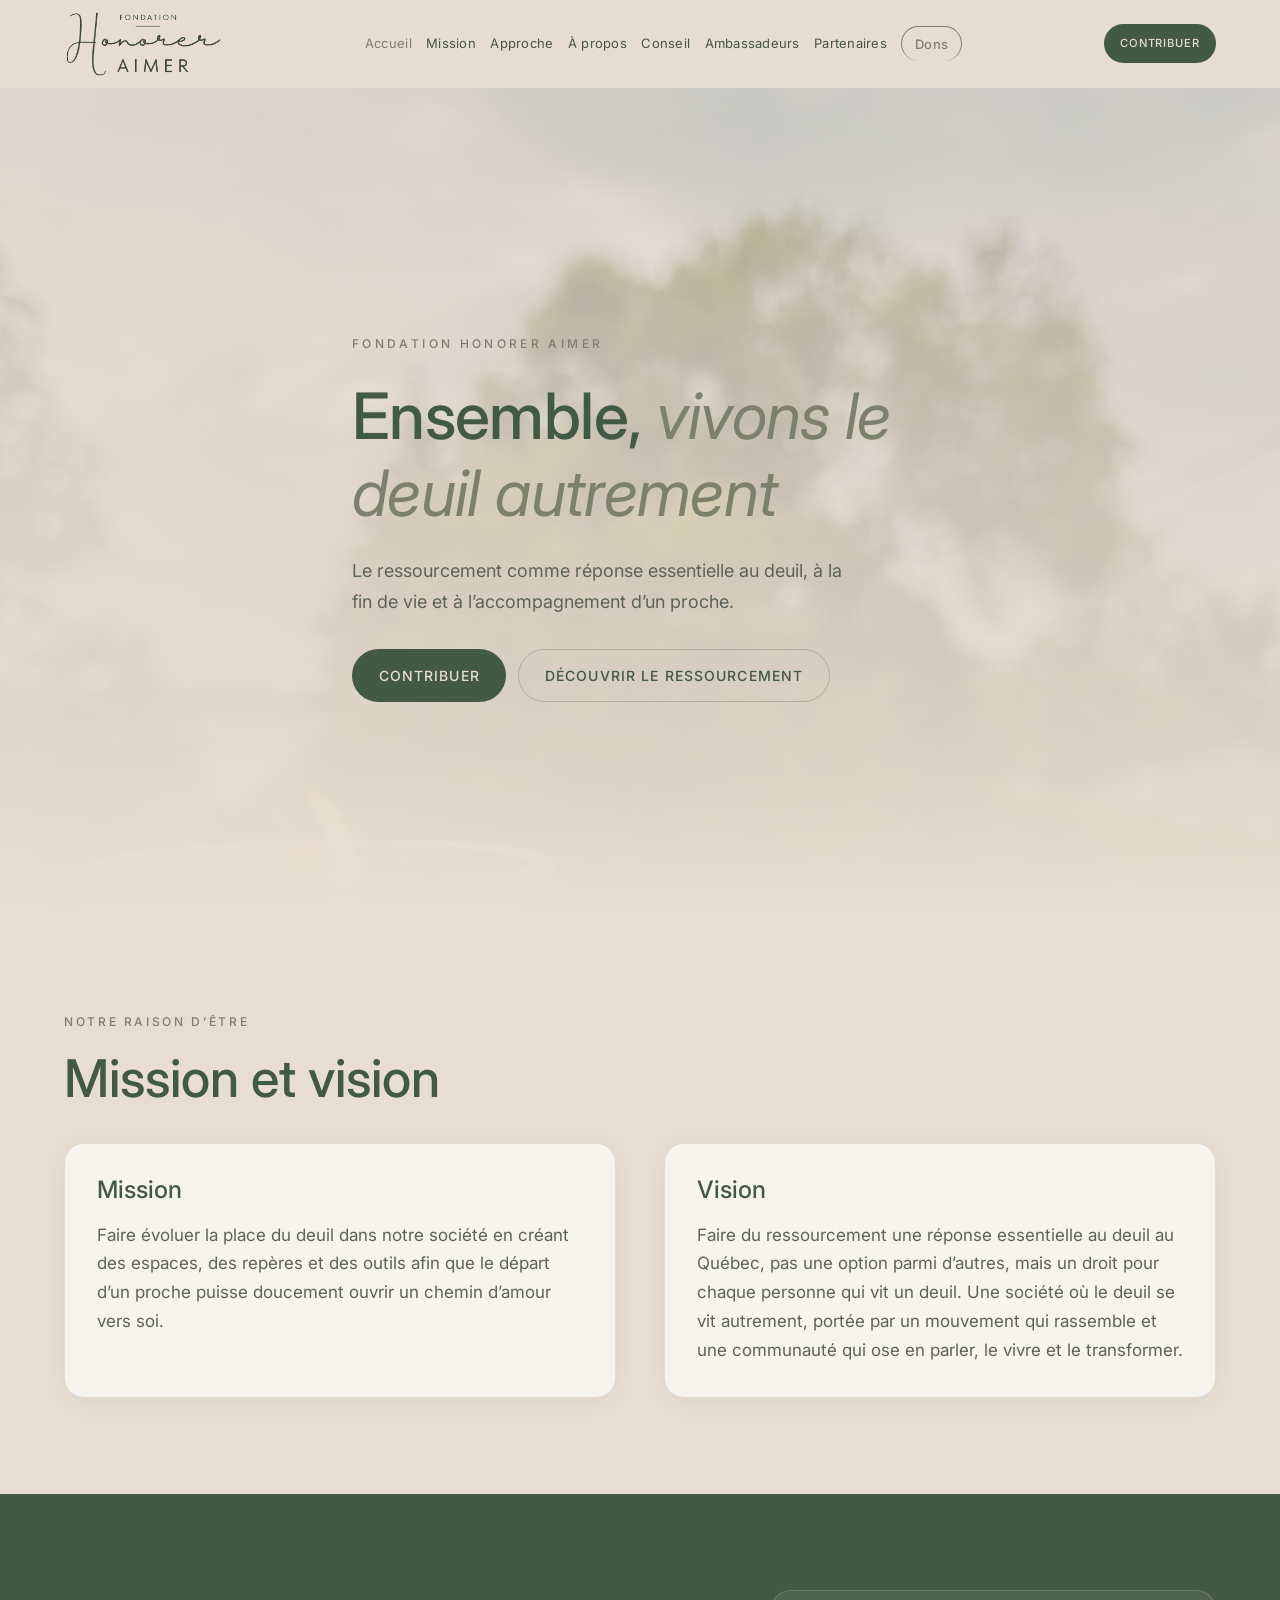
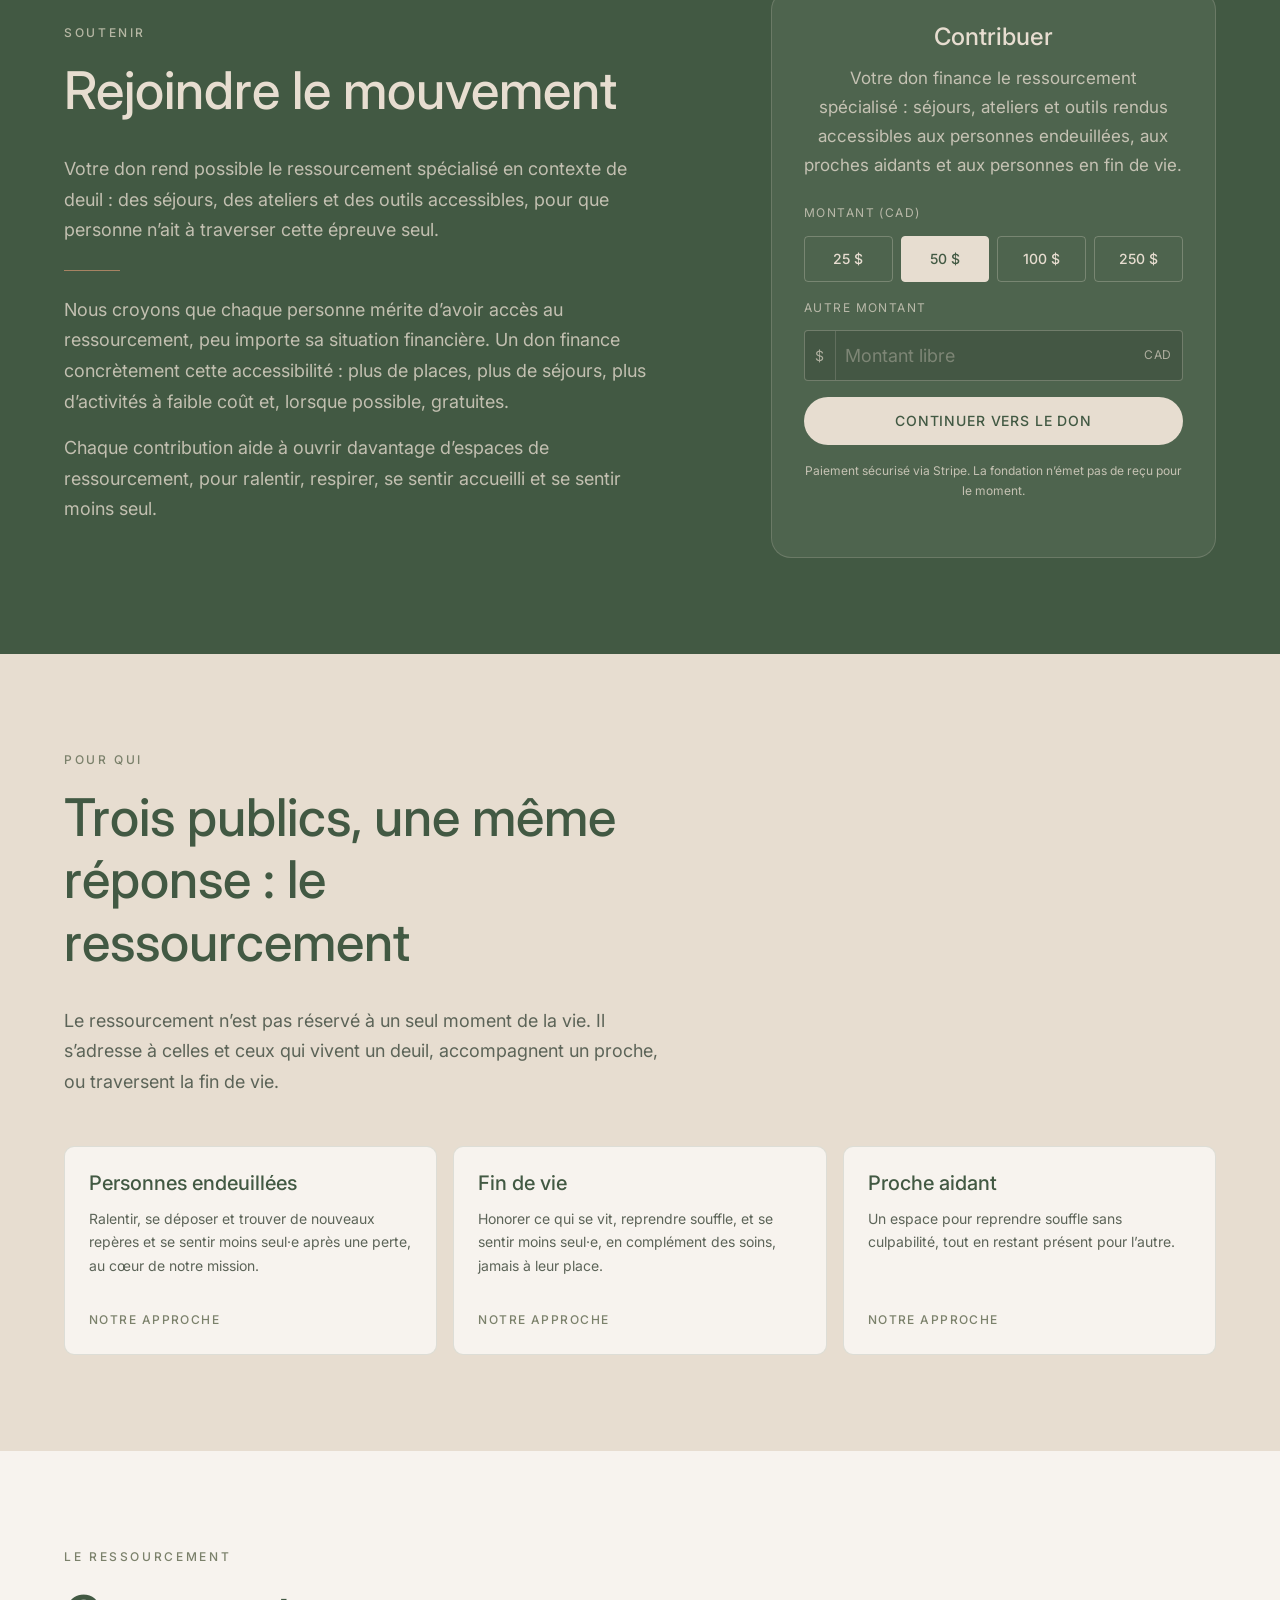
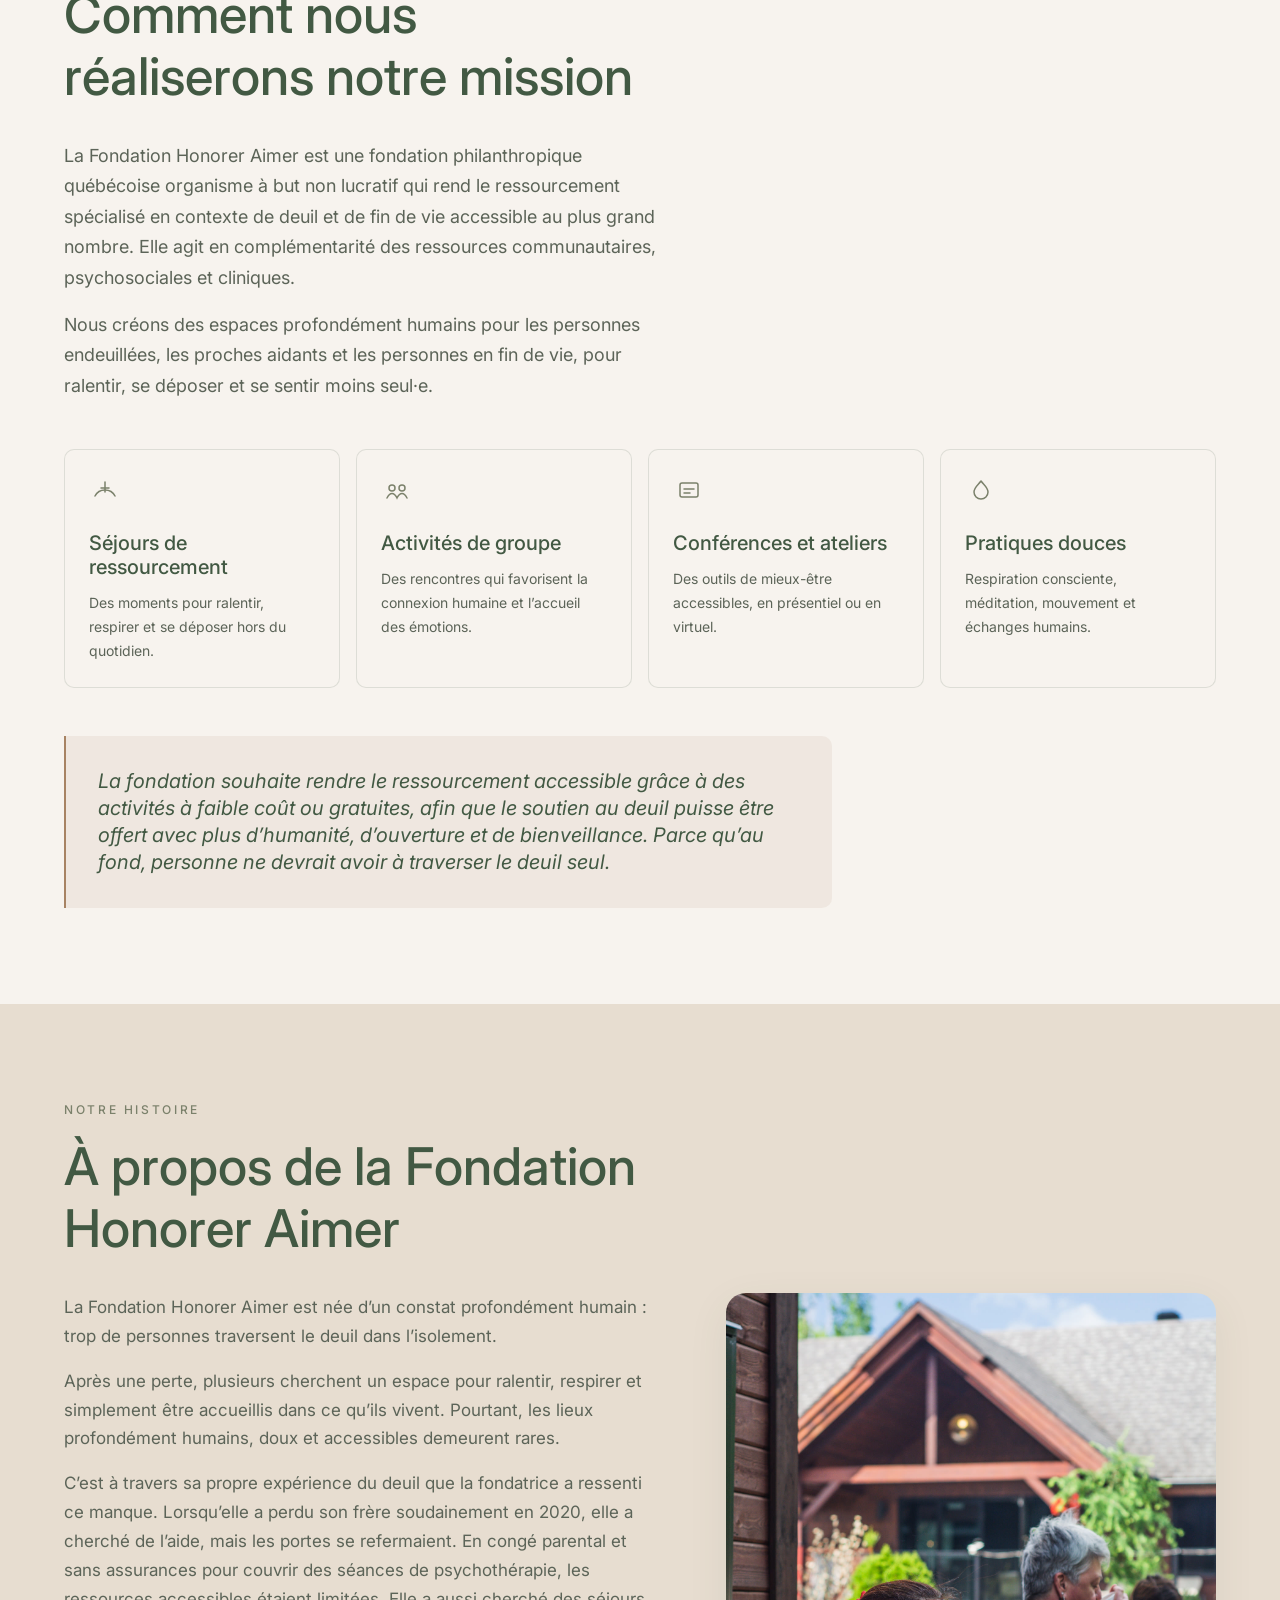
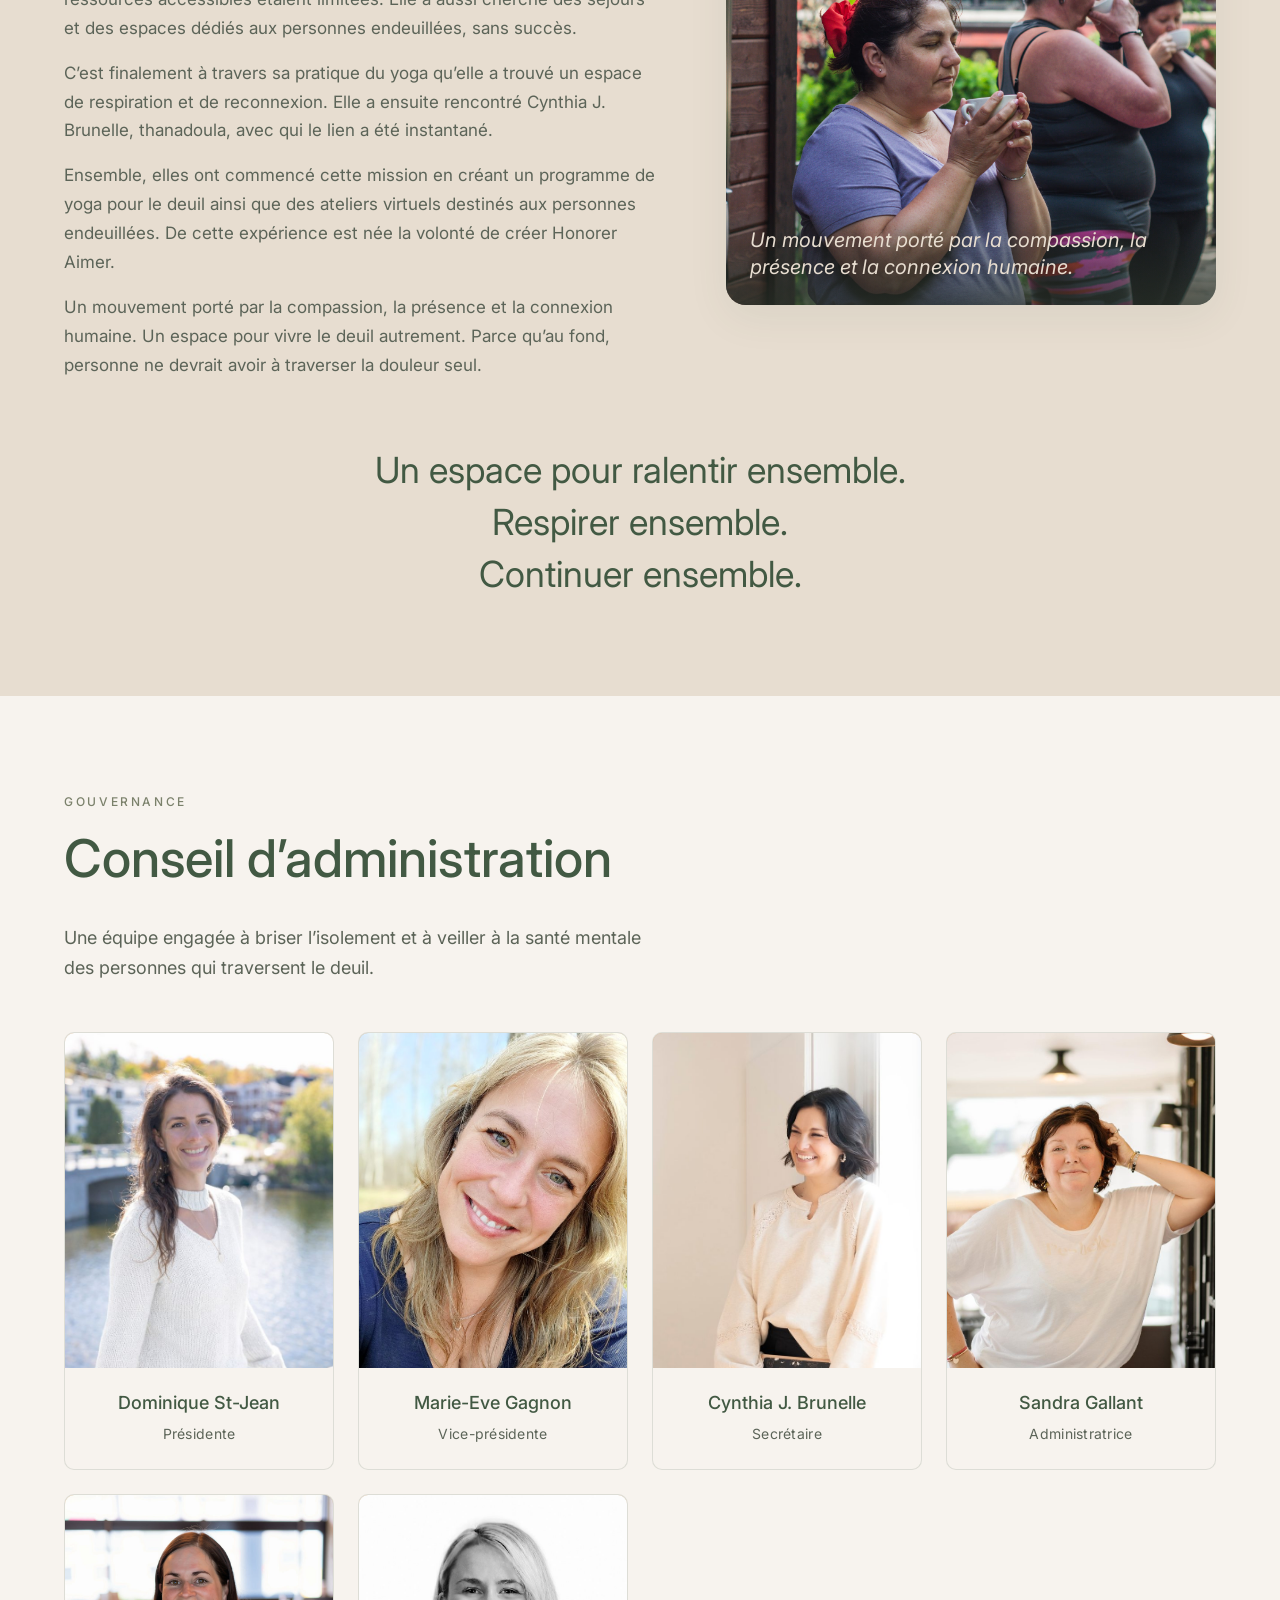
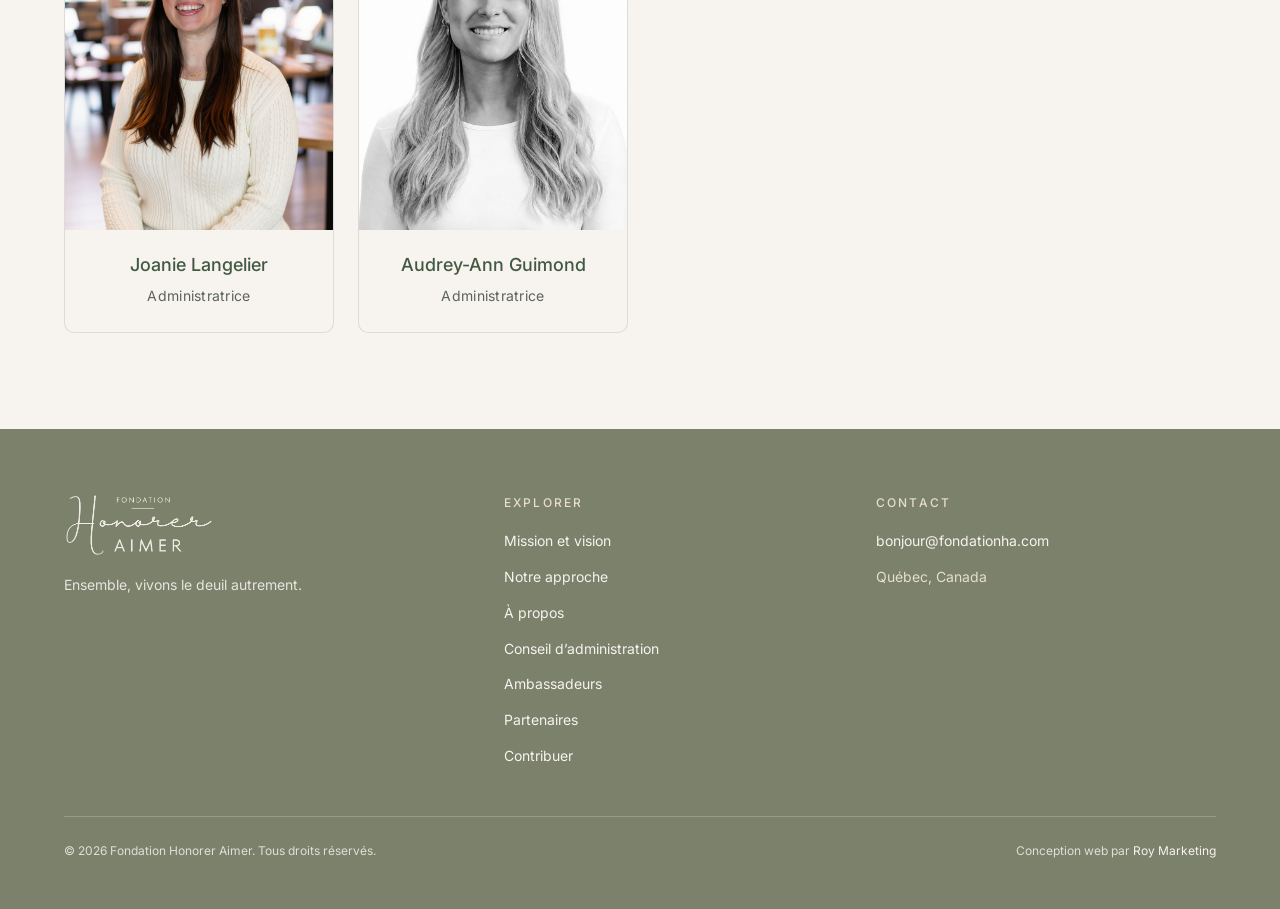
==== index.html @ 90caf839 "Intégrer les demandes de Dominique au site de la fondation. Les publics Fin de vie et Proche aidant " ====
﻿<!DOCTYPE html>
<html lang="fr">
<head>
  <meta charset="UTF-8">
  <meta name="viewport" content="width=device-width, initial-scale=1.0">
  <title>Fondation Honorer Aimer - Ensemble, vivons le deuil autrement</title>
  <meta name="description" content="La Fondation Honorer Aimer rend le ressourcement spécialisé accessible aux personnes endeuillées, aux proches aidants et aux personnes en fin de vie au Québec.">
  <meta name="theme-color" content="#425943">

  <meta property="og:type" content="website">
  <meta property="og:locale" content="fr_CA">
  <meta property="og:title" content="Fondation Honorer Aimer">
  <meta property="og:description" content="Le ressourcement spécialisé pour les personnes endeuillées, les proches aidants et les personnes en fin de vie au Québec.">
  <meta property="og:image" content="https://fondationha.com/assets/images/og-share.png">
  <meta property="og:image:width" content="1200">
  <meta property="og:image:height" content="630">
  <meta property="og:url" content="https://fondationha.com">
  <meta name="twitter:card" content="summary_large_image">
  <meta name="twitter:title" content="Fondation Honorer Aimer">
  <meta name="twitter:description" content="Le ressourcement spécialisé pour les personnes endeuillées, les proches aidants et les personnes en fin de vie au Québec.">
  <meta name="twitter:image" content="https://fondationha.com/assets/images/og-share.png">
  <link rel="canonical" href="https://fondationha.com/">

  <link rel="icon" type="image/png" href="assets/images/favicon.png">
  <link rel="preconnect" href="https://fonts.googleapis.com">
  <link rel="preconnect" href="https://fonts.gstatic.com" crossorigin>
  <link href="https://fonts.googleapis.com/css2?family=Inter:wght@300;400;500&display=swap" rel="stylesheet">
  <link rel="stylesheet" href="css/tokens.css">
  <link rel="stylesheet" href="css/styles.css?v=20261008a">
</head>
<body data-page="accueil">
  <a class="sr-only" href="#contenu">Aller au contenu</a>

  <header class="site-header">
    <div class="container site-header__inner">
      <a class="logo" href="index.html" aria-label="Fondation Honorer Aimer - Accueil">
        <img src="assets/images/logo.png" alt="Fondation Honorer Aimer" width="200" height="85">
      </a>

      <button class="nav-toggle" type="button" aria-expanded="false" aria-controls="navigation" aria-label="Ouvrir le menu">
        <span></span>
        <span></span>
        <span></span>
      </button>

      <nav class="site-nav" id="navigation" aria-label="Navigation principale">
        <ul class="site-nav__list">
          <li><a href="index.html" data-page="accueil">Accueil</a></li>
          <li><a href="mission.html" data-page="mission">Mission</a></li>
          <li><a href="approche.html" data-page="approche">Approche</a></li>
          <li><a href="a-propos.html" data-page="a-propos">À propos</a></li>
          <li><a href="conseil.html" data-page="conseil">Conseil</a></li>
          <li><a href="ambassadeurs.html" data-page="ambassadeurs">Ambassadeurs</a></li>
          <li><a href="partenaires.html" data-page="partenaires">Partenaires</a></li>
          <li><a class="nav-link--dons" href="dons.html" data-page="dons">Dons</a></li>
        </ul>
        <div class="site-nav__cta">
          <a class="btn btn--primary" href="#dons">Contribuer</a>
        </div>
      </nav>

      <div class="header-actions">
        <a class="btn btn--primary" href="#dons">Contribuer</a>
      </div>
    </div>
  </header>

  <main id="contenu">
    <!-- Hero -->
    <section class="hero" id="accueil" aria-labelledby="hero-title">
      <div class="hero__bg" aria-hidden="true">
        <img
          src="assets/images/photos/bougie.jpg"
          alt=""
          width="2000"
          height="1333"
          fetchpriority="high"
        >
      </div>
      <div class="container hero__content reveal">
        <p class="hero__eyebrow">Fondation Honorer Aimer</p>
        <h1 class="hero__title" id="hero-title">Ensemble, <em>vivons le deuil autrement</em></h1>
        <p class="hero__text">
          Le ressourcement comme réponse essentielle au deuil, à la fin de vie et à l’accompagnement d’un proche.
        </p>
        <div class="btn-row">
          <a class="btn btn--primary" href="#dons">Contribuer</a>
          <a class="btn btn--secondary" href="approche.html">Découvrir le ressourcement</a>
        </div>
      </div>
    </section>

    <!-- Mission et vision -->
    <section class="section" id="mission" aria-labelledby="mission-title">
      <div class="container">
        <div class="reveal">
          <span class="section__label">Notre raison d’être</span>
          <h2 class="section__title" id="mission-title">Mission et vision</h2>
        </div>

        <div class="split-grid">
          <article class="panel reveal">
            <h3>Mission</h3>
            <p>
              Faire évoluer la place du deuil dans notre société en créant des espaces, des repères et des outils afin que le départ d’un proche puisse doucement ouvrir un chemin d’amour vers soi.
            </p>
          </article>
          <article class="panel reveal">
            <h3>Vision</h3>
            <p>
              Faire du ressourcement une réponse essentielle au deuil au Québec, pas une option parmi d’autres, mais un droit pour chaque personne qui vit un deuil. Une société où le deuil se vit autrement, portée par un mouvement qui rassemble et une communauté qui ose en parler, le vivre et le transformer.
            </p>
          </article>
        </div>
      </div>
    </section>

    <section class="section section--dark" id="dons" aria-labelledby="dons-title">
      <div class="container donate-layout">
        <div class="reveal">
          <span class="section__label">Soutenir</span>
          <h2 class="section__title" id="dons-title">Rejoindre le mouvement</h2>
          <p class="section__lead">
            Votre don rend possible le ressourcement spécialisé en contexte de deuil&nbsp;: des séjours, des ateliers et des outils accessibles, pour que personne n’ait à traverser cette épreuve seul.
          </p>
          <hr class="divider">
          <p class="section__lead">
            Nous croyons que chaque personne mérite d’avoir accès au ressourcement, peu importe sa situation financière. Un don finance concrètement cette accessibilité&nbsp;: plus de places, plus de séjours, plus d’activités à faible coût et, lorsque possible, gratuites.
          </p>
          <p class="section__lead section__lead--spaced">
            Chaque contribution aide à ouvrir davantage d’espaces de ressourcement, pour ralentir, respirer, se sentir accueilli et se sentir moins seul.
          </p>
        </div>

        <div class="donate-card reveal">
          <h3 class="donate-card__title">Contribuer</h3>
          <p>
            Votre don finance le ressourcement spécialisé&nbsp;: séjours, ateliers et outils rendus accessibles aux personnes endeuillées, aux proches aidants et aux personnes en fin de vie.
          </p>
          <form class="donate-form" data-donate-form>
            <p class="donate-form__label" id="donate-amount-label-home">Montant (CAD)</p>
            <div class="donate-amounts" role="group" aria-labelledby="donate-amount-label-home">
              <button type="button" class="donate-amount" data-donate-amount="25" aria-pressed="false">25&nbsp;$</button>
              <button type="button" class="donate-amount" data-donate-amount="50" aria-pressed="true">50&nbsp;$</button>
              <button type="button" class="donate-amount" data-donate-amount="100" aria-pressed="false">100&nbsp;$</button>
              <button type="button" class="donate-amount" data-donate-amount="250" aria-pressed="false">250&nbsp;$</button>
            </div>
            <div class="donate-custom">
              <label class="donate-form__label" for="donate-custom-home">Autre montant</label>
              <div class="donate-custom__field">
                <span class="donate-custom__prefix" aria-hidden="true">$</span>
                <input class="donate-custom__input" id="donate-custom-home" data-donate-custom type="text" inputmode="decimal" autocomplete="off" placeholder="Montant libre" aria-describedby="donate-hint-home">
                <span class="donate-custom__suffix" aria-hidden="true">CAD</span>
              </div>
            </div>
            <p class="donate-form__hint" id="donate-hint-home" data-donate-hint hidden></p>
            <p class="donate-form__error" data-donate-error hidden role="alert"></p>
            <button class="btn btn--on-dark" type="submit" data-donate-submit>Continuer vers le don</button>
          </form>
          <p class="donate-card__note">
            Paiement sécurisé via Stripe. La fondation n’émet pas de reçu pour le moment.
          </p>
        </div>
      </div>
    </section>

    <section class="merci" id="merci" hidden aria-labelledby="merci-title">
      <div class="container">
        <h2 id="merci-title">Merci du fond du cœur</h2>
        <p>
          Votre générosité contribue à créer des espaces pour ralentir, respirer et se sentir moins seul. Ensemble, vivons le deuil autrement.
        </p>
        <p class="merci__invite">Restez près du mouvement&nbsp;: suivez-nous sur Facebook, et si une histoire vous habite, nous serions touchés de l’entendre.</p>
        <div class="merci__actions btn-row">
          <a class="btn btn--primary" href="https://www.facebook.com/profile.php?id=61590563364527" target="_blank" rel="noopener noreferrer">Suivre sur Facebook</a>
          <a class="btn btn--secondary" href="mailto:bonjour@fondationha.com?subject=Je%20souhaite%20partager%20mon%20histoire">Partager mon histoire</a>
        </div>
      </div>
    </section>

    <section class="section" id="pour-qui" aria-labelledby="pour-qui-title">
      <div class="container">
        <div class="approach-intro reveal">
          <span class="section__label">Pour qui</span>
          <h2 class="section__title" id="pour-qui-title">Trois publics, une même réponse&nbsp;: le ressourcement</h2>
          <p class="section__lead">Le ressourcement n’est pas réservé à un seul moment de la vie. Il s’adresse à celles et ceux qui vivent un deuil, accompagnent un proche, ou traversent la fin de vie.</p>
        </div>
        <div class="card-grid card-grid--3">
          <a class="card card--link reveal" href="approche.html#personnes-endeuillees">
            <h3>Personnes endeuillées</h3>
            <p>Ralentir, se déposer et trouver de nouveaux repères et se sentir moins seul·e après une perte, au cœur de notre mission.</p>
            <span class="card__more">Notre approche</span>
          </a>
          <a class="card card--link reveal" href="approche.html#fin-de-vie">
            <h3>Fin de vie</h3>
            <p>Honorer ce qui se vit, reprendre souffle, et se sentir moins seul·e, en complément des soins, jamais à leur place.</p>
            <span class="card__more">Notre approche</span>
          </a>
          <a class="card card--link reveal" href="approche.html#proche-aidant">
            <h3>Proche aidant</h3>
            <p>Un espace pour reprendre souffle sans culpabilité, tout en restant présent pour l’autre.</p>
            <span class="card__more">Notre approche</span>
          </a>
        </div>
      </div>
    </section>

    <!-- Approche -->
    <section class="section section--alt" id="approche" aria-labelledby="approche-title">
      <div class="container">
        <div class="approach-intro reveal">
          <span class="section__label">Le ressourcement</span>
          <h2 class="section__title" id="approche-title">Comment nous réaliserons notre mission</h2>
          <p class="section__lead">
            La Fondation Honorer Aimer est une fondation philanthropique québécoise organisme à but non lucratif qui rend le ressourcement spécialisé en contexte de deuil et de fin de vie accessible au plus grand nombre. Elle agit en complémentarité des ressources communautaires, psychosociales et cliniques.
          </p>
          <p class="section__lead section__lead--spaced">
            Nous créons des espaces profondément humains pour les personnes endeuillées, les proches aidants et les personnes en fin de vie, pour ralentir, se déposer et se sentir moins seul·e.
          </p>
        </div>

        <div class="card-grid">
          <article class="card reveal">
            <svg class="card__icon" viewBox="0 0 32 32" fill="none" aria-hidden="true">
              <path d="M6 22c4-8 16-8 20 0" stroke="currentColor" stroke-width="1.5" stroke-linecap="round"/>
              <path d="M16 8v10M12 14h8" stroke="currentColor" stroke-width="1.5" stroke-linecap="round"/>
            </svg>
            <h3>Séjours de ressourcement</h3>
            <p>Des moments pour ralentir, respirer et se déposer hors du quotidien.</p>
          </article>
          <article class="card reveal">
            <svg class="card__icon" viewBox="0 0 32 32" fill="none" aria-hidden="true">
              <circle cx="11" cy="14" r="3" stroke="currentColor" stroke-width="1.5"/>
              <circle cx="21" cy="14" r="3" stroke="currentColor" stroke-width="1.5"/>
              <path d="M6 24c1.5-3 4-4.5 5-4.5S14.5 21 16 24c1.5-3 4-4.5 5-4.5S24.5 21 26 24" stroke="currentColor" stroke-width="1.5" stroke-linecap="round"/>
            </svg>
            <h3>Activités de groupe</h3>
            <p>Des rencontres qui favorisent la connexion humaine et l’accueil des émotions.</p>
          </article>
          <article class="card reveal">
            <svg class="card__icon" viewBox="0 0 32 32" fill="none" aria-hidden="true">
              <rect x="7" y="9" width="18" height="14" rx="2" stroke="currentColor" stroke-width="1.5"/>
              <path d="M11 15h10M11 19h6" stroke="currentColor" stroke-width="1.5" stroke-linecap="round"/>
            </svg>
            <h3>Conférences et ateliers</h3>
            <p>Des outils de mieux-être accessibles, en présentiel ou en virtuel.</p>
          </article>
          <article class="card reveal">
            <svg class="card__icon" viewBox="0 0 32 32" fill="none" aria-hidden="true">
              <path d="M16 7c-3 4-7 6.5-7 11a7 7 0 0 0 14 0c0-4.5-4-7-7-11Z" stroke="currentColor" stroke-width="1.5" stroke-linejoin="round"/>
            </svg>
            <h3>Pratiques douces</h3>
            <p>Respiration consciente, méditation, mouvement et échanges humains.</p>
          </article>
        </div>

        <p class="approach-note reveal">
          La fondation souhaite rendre le ressourcement accessible grâce à des activités à faible coût ou gratuites, afin que le soutien au deuil puisse être offert avec plus d’humanité, d’ouverture et de bienveillance. Parce qu’au fond, personne ne devrait avoir à traverser le deuil seul.
        </p>
      </div>
    </section>

    <!-- À propos -->
    <section class="section" id="a-propos" aria-labelledby="apropos-title">
      <div class="container">
        <div class="reveal">
          <span class="section__label">Notre histoire</span>
          <h2 class="section__title" id="apropos-title">À propos de la Fondation Honorer Aimer</h2>
        </div>

        <div class="about-layout">
          <div class="about-prose reveal">
            <p>
              La Fondation Honorer Aimer est née d’un constat profondément humain&nbsp;: trop de personnes traversent le deuil dans l’isolement.
            </p>
            <p>
              Après une perte, plusieurs cherchent un espace pour ralentir, respirer et simplement être accueillis dans ce qu’ils vivent. Pourtant, les lieux profondément humains, doux et accessibles demeurent rares.
            </p>
            <p>
              C’est à travers sa propre expérience du deuil que la fondatrice a ressenti ce manque. Lorsqu’elle a perdu son frère soudainement en 2020, elle a cherché de l’aide, mais les portes se refermaient. En congé parental et sans assurances pour couvrir des séances de psychothérapie, les ressources accessibles étaient limitées. Elle a aussi cherché des séjours et des espaces dédiés aux personnes endeuillées, sans succès.
            </p>
            <p>
              C’est finalement à travers sa pratique du yoga qu’elle a trouvé un espace de respiration et de reconnexion. Elle a ensuite rencontré Cynthia J. Brunelle, thanadoula, avec qui le lien a été instantané.
            </p>
            <p>
              Ensemble, elles ont commencé cette mission en créant un programme de yoga pour le deuil ainsi que des ateliers virtuels destinés aux personnes endeuillées. De cette expérience est née la volonté de créer Honorer Aimer.
            </p>
            <p>
              Un mouvement porté par la compassion, la présence et la connexion humaine. Un espace pour vivre le deuil autrement. Parce qu’au fond, personne ne devrait avoir à traverser la douleur seul.
            </p>
          </div>

          <aside class="about-aside about-aside--real reveal">
            <img
              src="assets/images/photos/exterieur.jpg"
              alt="Des femmes de la fondation à l’extérieur d’un bâtiment"
              width="1600"
              height="2000"
              loading="lazy"
            >
            <p class="about-aside__caption">Un mouvement porté par la compassion, la présence et la connexion humaine.</p>
          </aside>
        </div>

        <p class="closing-lines reveal">
          <span>Un espace pour ralentir ensemble.</span>
          <span>Respirer ensemble.</span>
          <span>Continuer ensemble.</span>
        </p>
      </div>
    </section>

    <!-- Conseil d'administration -->
    <section class="section section--alt" id="conseil" aria-labelledby="conseil-title">
      <div class="container">
        <div class="reveal">
          <span class="section__label">Gouvernance</span>
          <h2 class="section__title" id="conseil-title">Conseil d’administration</h2>
          <p class="section__lead">
            Une équipe engagée à briser l’isolement et à veiller à la santé mentale des personnes qui traversent le deuil.
          </p>
        </div>

        <ul class="board-grid">
          <li class="board-card reveal">
            <div class="board-card__media">
              <img src="assets/images/board/dominique-st-jean.jpg" alt="Dominique St-Jean" width="600" height="900" loading="lazy" decoding="async">
            </div>
            <div class="board-card__body">
              <h3>Dominique St-Jean</h3>
              <p>Présidente</p>
            </div>
          </li>
          <li class="board-card reveal">
            <div class="board-card__media">
              <img src="assets/images/board/marie-eve-gagnon.jpg" alt="Marie-Eve Gagnon" width="675" height="900" loading="lazy" decoding="async">
            </div>
            <div class="board-card__body">
              <h3>Marie-Eve Gagnon</h3>
              <p>Vice-présidente</p>
            </div>
          </li>
          <li class="board-card reveal">
            <div class="board-card__media">
              <img src="assets/images/board/cynthia-j-brunelle.jpg" alt="Cynthia J. Brunelle" width="599" height="900" loading="lazy" decoding="async">
            </div>
            <div class="board-card__body">
              <h3>Cynthia J. Brunelle</h3>
              <p>Secrétaire</p>
            </div>
          </li>
          <li class="board-card reveal">
            <div class="board-card__media">
              <img src="assets/images/board/sandra-gallant.jpg" alt="Sandra Gallant" width="900" height="900" loading="lazy" decoding="async">
            </div>
            <div class="board-card__body">
              <h3>Sandra Gallant</h3>
              <p>Administratrice</p>
            </div>
          </li>
          <li class="board-card reveal">
            <div class="board-card__media">
              <img src="assets/images/board/joanie-langelier.jpg" alt="Joanie Langelier" width="900" height="1350" loading="lazy" decoding="async">
            </div>
            <div class="board-card__body">
              <h3>Joanie Langelier</h3>
              <p>Administratrice</p>
            </div>
          </li>
          <li class="board-card reveal">
            <div class="board-card__media">
              <img src="assets/images/board/audrey-ann-guimond.jpg" alt="Audrey-Ann Guimond" width="900" height="1056" loading="lazy" decoding="async">
            </div>
            <div class="board-card__body">
              <h3>Audrey-Ann Guimond</h3>
              <p>Administratrice</p>
            </div>
          </li>
        </ul>
      </div>
    </section>
  </main>

  <footer class="site-footer">
    <div class="container">
      <div class="footer__grid">
        <div class="footer__brand">
          <img src="assets/images/logo-light.png" alt="Fondation Honorer Aimer" width="200" height="85">
          <p>Ensemble, vivons le deuil autrement.</p>
        </div>

        <div>
          <p class="footer__heading">Explorer</p>
          <ul class="footer__links">
            <li><a href="mission.html">Mission et vision</a></li>
            <li><a href="approche.html">Notre approche</a></li>
            <li><a href="a-propos.html">À propos</a></li>
            <li><a href="conseil.html">Conseil d’administration</a></li>
            <li><a href="ambassadeurs.html">Ambassadeurs</a></li>
            <li><a href="partenaires.html">Partenaires</a></li>
            <li><a href="dons.html">Contribuer</a></li>
          </ul>
        </div>

        <div>
          <p class="footer__heading">Contact</p>
          <ul class="footer__links">
            <li>
              <a href="mailto:bonjour@fondationha.com">bonjour@fondationha.com</a>
            </li>
            <li>Québec, Canada</li>
          </ul>
        </div>
      </div>

      <div class="footer__bottom">
        <p>© <span id="year">2026</span> Fondation Honorer Aimer. Tous droits réservés.</p>
        <p>Conception web par <a href="https://roymarketing.ca" target="_blank" rel="noopener noreferrer">Roy Marketing</a></p>
      </div>
    </div>
  </footer>

  <script type="module" src="js/main.js?v=20260825c"></script>
  <script>
    document.getElementById("year").textContent = String(new Date().getFullYear());
  </script>
</body>
</html>
---- css/tokens.css ----
@font-face {
  font-family: "TT Fors";
  src: local("TT Fors Regular"), local("TT Fors"), local("TTFors-Regular");
  font-weight: 400;
  font-style: normal;
  font-display: swap;
}

@font-face {
  font-family: "TT Fors";
  src: local("TT Fors Italic"), local("TTFors-Italic");
  font-weight: 400;
  font-style: italic;
  font-display: swap;
}

@font-face {
  font-family: "TT Fors";
  src: local("TT Fors Medium"), local("TTFors-Medium");
  font-weight: 500;
  font-style: normal;
  font-display: swap;
}

:root {
  /* Palette Fondation Honorer Aimer */
  --vert-fonce: #425943;
  --vert-sauge: #7b816b;
  --sauge-pale: #b6b7a4;
  --terre: #a78363;
  --beige: #d4b086;
  --creme: #e7ddd0;
  --blanc: #f7f3ee;
  --encre: #2a3228;

  --color-bg: var(--creme);
  --color-bg-alt: var(--blanc);
  --color-bg-dark: var(--vert-fonce);
  --color-text: var(--encre);
  --color-text-muted: #5c6458;
  --color-text-on-dark: var(--creme);
  --color-text-on-dark-muted: rgba(231, 221, 208, 0.78);
  --color-accent: var(--vert-sauge);
  --color-border: rgba(66, 89, 67, 0.14);
  --color-border-strong: rgba(66, 89, 67, 0.28);

  --font-serif: "TT Fors", Inter, system-ui, -apple-system, "Segoe UI", sans-serif;
  --font-sans: "TT Fors", Inter, system-ui, -apple-system, "Segoe UI", sans-serif;
  --font-script: "TT Fors", Inter, system-ui, sans-serif;

  --fs-xs: 0.75rem;
  --fs-sm: 0.875rem;
  --fs-base: 1.0625rem;
  --fs-md: 1.125rem;
  --fs-lg: 1.25rem;
  --fs-xl: 1.5rem;
  --fs-2xl: clamp(1.75rem, 3vw, 2.25rem);
  --fs-3xl: clamp(2.25rem, 4.5vw, 3.25rem);
  --fs-hero: clamp(2.5rem, 6vw, 4rem);

  --lh-tight: 1.2;
  --lh-snug: 1.35;
  --lh-body: 1.7;

  --space-1: 0.25rem;
  --space-2: 0.5rem;
  --space-3: 0.75rem;
  --space-4: 1rem;
  --space-5: 1.5rem;
  --space-6: 2rem;
  --space-7: 3rem;
  --space-8: 4rem;
  --space-9: 6rem;
  --space-10: 8rem;

  --radius-sm: 4px;
  --radius-md: 10px;
  --radius-lg: 20px;
  --radius-pill: 999px;

  --shadow-soft: 0 12px 40px rgba(66, 89, 67, 0.08);
  --shadow-card: 0 4px 24px rgba(66, 89, 67, 0.06);

  --header-h: 5.5rem;
  --max-w: 72rem;
  --max-w-narrow: 40rem;
  --max-w-prose: 38rem;

  --ease-out: cubic-bezier(0.22, 1, 0.36, 1);
  --duration: 0.55s;
  --focus-ring: 0 0 0 3px var(--creme), 0 0 0 5px var(--vert-sauge);
}
---- css/styles.css ----
/* Fondation Honorer Aimer - site styles */

*,
*::before,
*::after {
  box-sizing: border-box;
}

html {
  scroll-behavior: smooth;
  scroll-padding-top: calc(var(--header-h) + 1rem);
  overflow-x: clip;
}

@media (prefers-reduced-motion: reduce) {
  html {
    scroll-behavior: auto;
  }

  *,
  *::before,
  *::after {
    animation-duration: 0.01ms !important;
    animation-iteration-count: 1 !important;
    transition-duration: 0.01ms !important;
  }
}

body {
  margin: 0;
  overflow-x: clip;
  max-width: 100%;
  font-family: var(--font-sans);
  font-size: var(--fs-base);
  line-height: var(--lh-body);
  color: var(--color-text);
  background: var(--color-bg);
  -webkit-font-smoothing: antialiased;
  text-rendering: optimizeLegibility;
}

img {
  max-width: 100%;
  height: auto;
  display: block;
}

a {
  color: inherit;
  text-decoration-thickness: 1px;
  text-underline-offset: 0.2em;
}

a:hover {
  color: var(--vert-sauge);
}

:focus-visible {
  outline: none;
  box-shadow: var(--focus-ring);
  border-radius: var(--radius-sm);
}

h1,
h2,
h3,
h4 {
  font-family: var(--font-serif);
  font-weight: 500;
  line-height: var(--lh-tight);
  color: var(--vert-fonce);
  margin: 0 0 var(--space-4);
}

p {
  margin: 0 0 var(--space-4);
}

p:last-child {
  margin-bottom: 0;
}

ul {
  margin: 0;
  padding: 0;
  list-style: none;
}

.sr-only {
  position: absolute;
  width: 1px;
  height: 1px;
  padding: 0;
  margin: -1px;
  overflow: hidden;
  clip: rect(0, 0, 0, 0);
  white-space: nowrap;
  border: 0;
}

.container {
  width: min(100% - 2rem, var(--max-w));
  max-width: 100%;
  margin-inline: auto;
}

.container--narrow {
  width: min(100% - 2rem, var(--max-w-narrow));
}

.section {
  padding-block: var(--space-9);
  min-width: 0;
}

.section--alt {
  background: var(--color-bg-alt);
}

.section--dark {
  background: var(--color-bg-dark);
  color: var(--color-text-on-dark);
}

.section--dark h2,
.section--dark h3 {
  color: var(--color-text-on-dark);
}

.section__label {
  display: block;
  font-size: var(--fs-xs);
  font-weight: 500;
  letter-spacing: 0.22em;
  text-transform: uppercase;
  color: var(--vert-sauge);
  margin-bottom: var(--space-4);
}

.section--dark .section__label {
  color: var(--sauge-pale);
}

.section__title {
  font-size: var(--fs-3xl);
  max-width: 18ch;
  margin-bottom: var(--space-6);
}

.section__lead {
  font-size: var(--fs-md);
  color: var(--color-text-muted);
  max-width: var(--max-w-prose);
}

.section--dark .section__lead {
  color: var(--color-text-on-dark-muted);
}

.section__lead--spaced {
  margin-top: var(--space-4);
}

.page-hero {
  position: relative;
  overflow: hidden;
  padding-block: clamp(5rem, 10vw, 9rem);
  background:
    linear-gradient(90deg, rgba(231, 221, 208, 0.98), rgba(231, 221, 208, 0.78)),
    var(--page-image, none) center / cover;
}

.page-hero--photo {
  --page-image: url("../assets/images/photos/bougie.jpg");
}

.mt-6 {
  margin-top: var(--space-6);
}

.page-hero__content {
  max-width: 48rem;
}

.page-hero__title {
  max-width: 15ch;
  font-size: clamp(2.75rem, 7vw, 5.75rem);
  letter-spacing: -0.03em;
  text-wrap: balance;
}

.page-hero__lead {
  max-width: 38rem;
  font-size: var(--fs-lg);
  color: var(--color-text-muted);
}

.page-nav {
  display: flex;
  flex-wrap: wrap;
  align-items: center;
  justify-content: space-between;
  gap: var(--space-4);
  padding-block: var(--space-6);
  border-top: 1px solid var(--color-border);
}

.page-nav a {
  font-size: var(--fs-sm);
  font-weight: 500;
  text-decoration: none;
}

.prose {
  max-width: 44rem;
}

.prose p {
  color: var(--color-text-muted);
}

.prose p + p {
  margin-top: var(--space-5);
}

.site-nav a[aria-current="page"] {
  color: var(--vert-sauge);
}

.nav-link--dons {
  color: var(--vert-sauge) !important;
  font-weight: 500;
}

@media (min-width: 960px) {
  .nav-link--dons {
    padding: 0.35rem 0.8rem !important;
    border: 1px solid var(--vert-sauge);
    border-radius: var(--radius-pill);
  }

  .nav-link--dons:hover,
  .nav-link--dons[aria-current="page"] {
    background: var(--vert-sauge);
    color: var(--blanc) !important;
  }
}

.divider {
  width: 3.5rem;
  height: 1px;
  background: var(--terre);
  border: 0;
  margin: var(--space-5) 0;
}

/* Buttons */
.btn {
  display: inline-flex;
  align-items: center;
  justify-content: center;
  gap: var(--space-2);
  min-height: 3rem;
  padding: 0.85rem 1.6rem;
  font-family: var(--font-sans);
  font-size: var(--fs-sm);
  font-weight: 500;
  letter-spacing: 0.08em;
  text-transform: uppercase;
  text-decoration: none;
  border: 1px solid transparent;
  border-radius: var(--radius-pill);
  cursor: pointer;
  transition: background 0.25s var(--ease-out), color 0.25s var(--ease-out),
    border-color 0.25s var(--ease-out), transform 0.25s var(--ease-out);
}

.btn:hover {
  color: inherit;
  transform: translateY(-1px);
}

.btn--primary {
  background: var(--vert-fonce);
  color: var(--creme);
}

.btn--primary:hover {
  background: #354736;
  color: var(--creme);
}

.btn--secondary {
  background: transparent;
  color: var(--vert-fonce);
  border-color: var(--color-border-strong);
}

.btn--secondary:hover {
  border-color: var(--vert-fonce);
  color: var(--vert-fonce);
}

.btn--on-dark {
  background: var(--creme);
  color: var(--vert-fonce);
}

.btn--on-dark:hover {
  background: var(--blanc);
  color: var(--vert-fonce);
}

.btn--ghost-light {
  background: transparent;
  color: var(--creme);
  border-color: rgba(231, 221, 208, 0.45);
}

.btn--ghost-light:hover {
  border-color: var(--creme);
  color: var(--creme);
}

.btn--event {
  background: var(--vert-sauge);
  color: var(--blanc);
  border-color: var(--vert-sauge);
}

.btn--event:hover {
  background: #696e5b;
  border-color: #696e5b;
  color: var(--blanc);
}

.btn-row {
  display: flex;
  flex-wrap: wrap;
  gap: var(--space-3);
}

/* Header */
.site-header {
  position: sticky;
  top: 0;
  z-index: 100;
  height: var(--header-h);
  /* Keep blur on a layer: backdrop-filter on the header itself
     creates a containing block that collapses the fixed mobile nav. */
  background: transparent;
  border-bottom: 1px solid transparent;
  transition: border-color 0.3s ease, box-shadow 0.3s ease, height 0.2s ease;
  overflow: hidden;
}

.site-header::before {
  content: "";
  position: absolute;
  inset: 0;
  z-index: 0;
  background: rgba(231, 221, 208, 0.92);
  backdrop-filter: blur(12px);
  -webkit-backdrop-filter: blur(12px);
  pointer-events: none;
}

.site-header.is-scrolled {
  border-bottom-color: var(--color-border);
  box-shadow: 0 8px 24px rgba(66, 89, 67, 0.04);
}

.site-header__inner {
  position: relative;
  z-index: 1;
  display: flex;
  align-items: center;
  justify-content: space-between;
  height: 100%;
  gap: var(--space-4);
}

.logo {
  display: flex;
  align-items: center;
  text-decoration: none;
  flex-shrink: 0;
}

.logo:hover {
  color: inherit;
}

.logo img {
  height: 4.25rem;
  width: auto;
  display: block;
}

.nav-toggle {
  display: flex;
  flex-direction: column;
  justify-content: center;
  gap: 5px;
  width: 2.75rem;
  height: 2.75rem;
  margin-left: auto;
  padding: 0.6rem;
  background: transparent;
  border: 1px solid var(--color-border-strong);
  border-radius: var(--radius-sm);
  cursor: pointer;
  z-index: 2;
}

.nav-toggle span {
  display: block;
  height: 1.5px;
  background: var(--vert-fonce);
  transition: transform 0.25s var(--ease-out), opacity 0.2s ease;
}

.nav-toggle[aria-expanded="true"] span:nth-child(1) {
  transform: translateY(6.5px) rotate(45deg);
}

.nav-toggle[aria-expanded="true"] span:nth-child(2) {
  opacity: 0;
}

.nav-toggle[aria-expanded="true"] span:nth-child(3) {
  transform: translateY(-6.5px) rotate(-45deg);
}

.site-header.is-nav-open {
  height: 100vh;
  height: 100dvh;
}

.site-nav {
  position: absolute;
  top: var(--header-h);
  right: 0;
  bottom: 0;
  left: 0;
  z-index: 90;
  width: auto;
  background: var(--creme);
  padding: var(--space-6);
  transform: translateX(100%);
  visibility: hidden;
  transition: transform 0.35s var(--ease-out), visibility 0.35s var(--ease-out);
  overflow-y: auto;
  -webkit-overflow-scrolling: touch;
  pointer-events: none;
}

.site-nav.is-open {
  transform: translateX(0);
  visibility: visible;
  pointer-events: auto;
}

.site-nav__list {
  display: flex;
  flex-direction: column;
  gap: var(--space-2);
}

.site-nav a {
  display: block;
  padding: var(--space-3) 0;
  font-size: var(--fs-md);
  text-decoration: none;
  color: var(--vert-fonce);
  border-bottom: 1px solid var(--color-border);
}

.site-nav__cta .btn {
  display: inline-flex;
  width: 100%;
  justify-content: center;
  border-bottom: none;
  padding-block: 0.85rem;
}

.site-nav a:hover,
.site-nav a[aria-current="true"] {
  color: var(--vert-sauge);
}

.site-nav__cta .btn--primary:hover {
  color: var(--creme);
}

.site-nav__cta {
  margin-top: var(--space-5);
  display: flex;
  flex-direction: column;
  gap: var(--space-3);
}

.header-actions {
  display: none;
  align-items: center;
  gap: var(--space-2);
  flex-shrink: 0;
}

@media (min-width: 960px) {
  .nav-toggle {
    display: none;
  }

  .site-header,
  .site-header.is-nav-open {
    overflow: visible;
    height: var(--header-h);
  }

  .site-nav {
    position: static;
    top: auto;
    right: auto;
    bottom: auto;
    left: auto;
    z-index: auto;
    width: auto;
    max-width: none;
    margin-left: 0;
    transform: none;
    visibility: visible;
    background: transparent;
    padding: 0;
    overflow: visible;
    pointer-events: auto;
  }

  .site-nav__list {
    flex-direction: row;
    align-items: center;
    flex-wrap: wrap;
    justify-content: flex-end;
    gap: 0.65rem 0.9rem;
  }

  .site-nav a {
    padding: 0;
    font-size: 0.8125rem;
    letter-spacing: 0.02em;
    border-bottom: none;
    white-space: nowrap;
  }

  .site-nav__cta {
    display: none;
  }

  .header-actions {
    display: inline-flex;
  }

  .header-actions .btn {
    display: inline-flex;
    min-height: 2.4rem;
    padding: 0.5rem 0.95rem;
    font-size: 0.7rem;
    white-space: nowrap;
  }
}

/* Hero */
.hero {
  position: relative;
  min-height: min(92vh, 52rem);
  display: flex;
  align-items: center;
  padding-block: var(--space-9) var(--space-8);
  overflow: hidden;
}

.hero__bg {
  position: absolute;
  inset: 0;
  z-index: 0;
}

.hero__bg img {
  width: 100%;
  height: 100%;
  object-fit: cover;
  object-position: center 22%;
  filter: saturate(0.75) brightness(0.92);
}

.hero__bg::after {
  content: "";
  position: absolute;
  inset: 0;
  background:
    linear-gradient(180deg, rgba(231, 221, 208, 0.55) 0%, rgba(231, 221, 208, 0.82) 45%, var(--creme) 100%),
    linear-gradient(90deg, rgba(231, 221, 208, 0.55) 0%, transparent 60%);
}

.hero__content {
  position: relative;
  z-index: 1;
  max-width: 36rem;
}

.hero__eyebrow {
  font-size: var(--fs-xs);
  font-weight: 500;
  letter-spacing: 0.28em;
  text-transform: uppercase;
  color: var(--vert-sauge);
  margin-bottom: var(--space-5);
}

.hero__title {
  font-size: var(--fs-hero);
  font-weight: 500;
  margin-bottom: var(--space-5);
  letter-spacing: -0.01em;
}

.hero__title em {
  font-style: italic;
  font-weight: 400;
  color: var(--vert-sauge);
}

.hero__text {
  font-size: var(--fs-md);
  color: var(--color-text-muted);
  max-width: 32rem;
  margin-bottom: var(--space-6);
}

/* Mission / Vision grid */
.split-grid {
  display: grid;
  gap: var(--space-6);
}

@media (min-width: 768px) {
  .split-grid {
    grid-template-columns: 1fr 1fr;
    gap: var(--space-7);
  }
}

.panel {
  background: var(--color-bg-alt);
  border: 1px solid var(--color-border);
  border-radius: var(--radius-lg);
  padding: var(--space-6);
  box-shadow: var(--shadow-card);
}

.panel h3 {
  font-size: var(--fs-xl);
  margin-bottom: var(--space-4);
}

.panel p {
  color: var(--color-text-muted);
}

/* Approach cards */
.approach-intro {
  margin-bottom: var(--space-7);
  max-width: var(--max-w-prose);
}

.card-grid {
  display: grid;
  gap: var(--space-4);
}

@media (min-width: 640px) {
  .card-grid {
    grid-template-columns: repeat(2, 1fr);
  }
}

@media (min-width: 960px) {
  .card-grid {
    grid-template-columns: repeat(4, 1fr);
  }

  .card-grid--3 {
    grid-template-columns: repeat(3, 1fr);
  }
}

.card--link {
  text-decoration: none;
  color: inherit;
  display: flex;
  flex-direction: column;
  transition: border-color 0.25s var(--ease-out), transform 0.25s var(--ease-out),
    box-shadow 0.25s var(--ease-out);
}

.card--link:hover {
  color: inherit;
  border-color: var(--vert-sauge);
  box-shadow: var(--shadow-card);
  transform: translateY(-3px);
}

.card__more {
  margin-top: auto;
  padding-top: var(--space-4);
  font-size: var(--fs-xs);
  font-weight: 500;
  letter-spacing: 0.12em;
  text-transform: uppercase;
  color: var(--vert-sauge);
}

.card-grid .reveal:nth-child(2) {
  transition-delay: 0.15s;
}

.card-grid .reveal:nth-child(3) {
  transition-delay: 0.3s;
}

.card-grid .reveal:nth-child(4) {
  transition-delay: 0.45s;
}

.contrast-list {
  display: flex;
  flex-direction: column;
  gap: var(--space-3);
}

.contrast-list li {
  position: relative;
  padding-left: 1.15rem;
  color: var(--color-text-muted);
}

.contrast-list li::before {
  content: "";
  position: absolute;
  left: 0;
  top: 0.75em;
  width: 0.5rem;
  height: 1px;
  background: var(--vert-sauge);
}

.contrast-list--muted li::before {
  background: var(--sauge-pale);
}

.donate-banner {
  padding-block: var(--space-7);
  background: var(--beige);
}

.donate-banner__inner {
  display: flex;
  flex-wrap: wrap;
  align-items: center;
  justify-content: space-between;
  gap: var(--space-5);
}

.donate-banner p {
  font-family: var(--font-serif);
  font-size: var(--fs-xl);
  line-height: var(--lh-snug);
  color: var(--vert-fonce);
  margin: 0;
  max-width: 22ch;
}

.card {
  background: var(--blanc);
  border: 1px solid var(--color-border);
  border-radius: var(--radius-md);
  padding: var(--space-5);
  min-height: 10rem;
}

.card__icon {
  width: 2rem;
  height: 2rem;
  margin-bottom: var(--space-4);
  color: var(--vert-sauge);
}

.card h3 {
  font-size: var(--fs-lg);
  margin-bottom: var(--space-3);
}

.card p {
  font-size: var(--fs-sm);
  color: var(--color-text-muted);
}

.approach-note {
  margin-top: var(--space-7);
  padding: var(--space-6);
  border-left: 2px solid var(--terre);
  background: rgba(167, 131, 99, 0.1);
  border-radius: 0 var(--radius-md) var(--radius-md) 0;
  max-width: 48rem;
  font-family: var(--font-serif);
  font-size: var(--fs-lg);
  font-style: italic;
  color: var(--vert-fonce);
  line-height: var(--lh-snug);
}

/* About */
.about-layout {
  display: grid;
  gap: var(--space-7);
  align-items: start;
}

@media (min-width: 900px) {
  .about-layout {
    grid-template-columns: 1.1fr 0.9fr;
    gap: var(--space-8);
  }
}

.about-prose p {
  color: var(--color-text-muted);
}

.about-aside {
  position: relative;
  border-radius: var(--radius-lg);
  overflow: hidden;
  min-height: 22rem;
  box-shadow: var(--shadow-soft);
}

.about-aside img {
  width: 100%;
  height: 100%;
  object-fit: cover;
  min-height: 22rem;
  filter: saturate(0.8);
}

.about-aside--real img {
  filter: none;
  object-position: center 32%;
}

.about-aside__caption {
  position: absolute;
  inset: auto 0 0 0;
  padding: var(--space-5);
  background: linear-gradient(transparent, rgba(42, 50, 40, 0.72));
  color: var(--creme);
  font-family: var(--font-serif);
  font-size: var(--fs-lg);
  font-style: italic;
  line-height: var(--lh-snug);
}

.closing-lines {
  margin-top: var(--space-8);
  text-align: center;
  font-family: var(--font-serif);
  font-size: var(--fs-2xl);
  line-height: 1.45;
  color: var(--vert-fonce);
}

.closing-lines span {
  display: block;
}

/* Board */
.board-grid {
  display: grid;
  gap: var(--space-5);
  grid-template-columns: repeat(auto-fill, minmax(15rem, 1fr));
  margin-top: var(--space-7);
  list-style: none;
  padding: 0;
}

.board-card {
  display: flex;
  flex-direction: column;
  background: var(--blanc);
  border: 1px solid var(--color-border);
  border-radius: var(--radius-md);
  overflow: hidden;
  text-align: center;
  transition: border-color 0.25s ease, box-shadow 0.25s var(--ease-out), transform 0.25s var(--ease-out);
}

.board-card:hover {
  border-color: var(--sauge-pale);
  box-shadow: var(--shadow-card);
  transform: translateY(-3px);
}

.board-card__media {
  aspect-ratio: 4 / 5;
  overflow: hidden;
  background: linear-gradient(145deg, var(--beige), var(--sauge-pale));
}

.board-card__media img {
  width: 100%;
  height: 100%;
  object-fit: cover;
  object-position: center top;
  display: block;
  transition: transform 0.45s var(--ease-out);
}

.board-card:hover .board-card__media img {
  transform: scale(1.04);
}

.board-card__avatar {
  width: 100%;
  height: 100%;
  display: grid;
  place-items: center;
  padding: var(--space-4);
  font-family: var(--font-serif);
  font-size: var(--fs-md);
  font-style: italic;
  color: var(--vert-fonce);
  letter-spacing: 0.02em;
  text-align: center;
}

.board-card__body {
  padding: var(--space-5) var(--space-4) var(--space-5);
}

.board-card h2,
.board-card h3 {
  font-size: var(--fs-md);
  margin-bottom: var(--space-2);
}

.board-card p {
  font-size: var(--fs-sm);
  color: var(--color-text-muted);
  letter-spacing: 0.02em;
  margin: 0;
}

/* Donate / movement */
.donate-layout {
  display: grid;
  gap: var(--space-7);
  align-items: center;
  min-width: 0;
}

@media (min-width: 860px) {
  .donate-layout {
    grid-template-columns: 1.3fr 0.9fr;
    gap: var(--space-8);
  }
}

.donate-layout > * {
  min-width: 0;
  max-width: 100%;
}

.donate-card {
  background: rgba(231, 221, 208, 0.08);
  border: 1px solid rgba(231, 221, 208, 0.18);
  border-radius: var(--radius-lg);
  padding: var(--space-5);
  text-align: center;
  width: 100%;
  max-width: 100%;
  overflow: hidden;
}

@media (min-width: 480px) {
  .donate-card {
    padding: var(--space-6);
  }
}

.donate-card__title {
  font-size: var(--fs-xl);
  margin-bottom: var(--space-3);
}

.donate-card > p {
  color: var(--color-text-on-dark-muted);
  margin-bottom: var(--space-5);
  overflow-wrap: anywhere;
}

.donate-card .btn {
  width: 100%;
  max-width: 100%;
  white-space: normal;
}

.donate-card__note {
  margin-top: var(--space-4);
  font-size: var(--fs-xs);
  color: rgba(231, 221, 208, 0.78);
}

.donate-form {
  text-align: left;
  min-width: 0;
}

.donate-form__label {
  display: block;
  font-family: var(--font-sans);
  font-size: var(--fs-xs);
  letter-spacing: 0.12em;
  text-transform: uppercase;
  color: rgba(231, 221, 208, 0.7);
  margin-bottom: var(--space-3);
}

.donate-amounts {
  display: grid;
  grid-template-columns: repeat(2, minmax(0, 1fr));
  gap: var(--space-2);
  margin-bottom: var(--space-4);
  width: 100%;
}

@media (min-width: 420px) {
  .donate-amounts {
    grid-template-columns: repeat(4, minmax(0, 1fr));
  }
}

.donate-amount {
  appearance: none;
  border: 1px solid rgba(231, 221, 208, 0.28);
  background: transparent;
  color: var(--creme);
  font-family: var(--font-sans);
  font-size: var(--fs-sm);
  font-weight: 500;
  padding: 0.85rem 0.35rem;
  border-radius: var(--radius-sm);
  cursor: pointer;
  min-width: 0;
  width: 100%;
  transition: background 0.2s var(--ease-out), border-color 0.2s var(--ease-out),
    color 0.2s var(--ease-out);
}

.donate-amount:hover {
  border-color: rgba(231, 221, 208, 0.55);
}

.donate-amount.is-active {
  background: var(--creme);
  border-color: var(--creme);
  color: var(--vert-fonce);
}

.donate-amount:focus-visible {
  outline: none;
  box-shadow: var(--focus-ring);
}

.donate-custom {
  margin-bottom: var(--space-4);
  min-width: 0;
}

.donate-custom__field {
  display: flex;
  align-items: stretch;
  min-width: 0;
  width: 100%;
  border: 1px solid rgba(231, 221, 208, 0.28);
  border-radius: var(--radius-sm);
  overflow: hidden;
  background: rgba(0, 0, 0, 0.12);
}

.donate-custom__field:focus-within {
  border-color: rgba(231, 221, 208, 0.55);
  box-shadow: var(--focus-ring);
}

.donate-custom__prefix {
  display: flex;
  align-items: center;
  flex-shrink: 0;
  padding-inline: 0.65rem;
  color: rgba(231, 221, 208, 0.65);
  font-size: var(--fs-sm);
  border-right: 1px solid rgba(231, 221, 208, 0.18);
}

.donate-custom__input {
  flex: 1;
  min-width: 0;
  width: 100%;
  border: 0;
  background: transparent;
  color: var(--creme);
  font-family: var(--font-sans);
  font-size: var(--fs-md);
  padding: 0.85rem 0.6rem;
}

.donate-custom__input::placeholder {
  color: rgba(231, 221, 208, 0.35);
}

.donate-custom__input:focus {
  outline: none;
}

.donate-custom__suffix {
  display: flex;
  align-items: center;
  flex-shrink: 0;
  padding-inline: 0.65rem;
  color: rgba(231, 221, 208, 0.65);
  font-size: var(--fs-xs);
  letter-spacing: 0.04em;
}

.donate-form__hint,
.donate-form__error {
  font-size: var(--fs-xs);
  margin: 0 0 var(--space-3);
}

.donate-form__hint {
  color: rgba(231, 221, 208, 0.55);
}

.donate-form__error {
  color: #f0c9b8;
}

.donate-form [data-donate-submit] {
  width: 100%;
  max-width: 100%;
  white-space: normal;
  letter-spacing: 0.06em;
  padding-inline: 1rem;
}

/* Merci */
.merci[hidden] {
  display: none !important;
}

.merci {
  text-align: center;
  padding-block: var(--space-8);
  background: var(--beige);
}

.merci h2 {
  font-size: var(--fs-2xl);
}

.merci p {
  color: var(--color-text-muted);
  max-width: 32rem;
  margin-inline: auto;
}

.merci__invite {
  margin-top: var(--space-4);
}

.merci__actions {
  justify-content: center;
  margin-top: var(--space-5);
}

/* Footer */
.site-footer {
  background: var(--vert-sauge);
  color: var(--creme);
  padding-block: var(--space-8) var(--space-6);
}

.site-footer a {
  color: var(--blanc);
  text-decoration: none;
}

.site-footer a:hover {
  color: var(--creme);
  text-decoration: underline;
  text-underline-offset: 0.2em;
}

.footer__grid {
  display: grid;
  gap: var(--space-6);
  margin-bottom: var(--space-7);
}

@media (min-width: 720px) {
  .footer__grid {
    grid-template-columns: 1.2fr 1fr 1fr;
    align-items: start;
  }
}

.footer__brand img {
  height: 4rem;
  width: auto;
  margin-bottom: var(--space-4);
}

.footer__brand p {
  font-size: var(--fs-sm);
  max-width: 22rem;
  color: rgba(247, 243, 238, 0.88);
}

.footer__heading {
  font-family: var(--font-sans);
  font-size: var(--fs-xs);
  font-weight: 500;
  letter-spacing: 0.18em;
  text-transform: uppercase;
  color: var(--creme);
  margin-bottom: var(--space-4);
}

.footer__links {
  display: flex;
  flex-direction: column;
  gap: var(--space-3);
  font-size: var(--fs-sm);
}

.footer__bottom {
  border-top: 1px solid rgba(231, 221, 208, 0.28);
  padding-top: var(--space-5);
  font-size: var(--fs-xs);
  display: flex;
  flex-wrap: wrap;
  gap: var(--space-3);
  justify-content: space-between;
  color: rgba(247, 243, 238, 0.82);
}

/* Reveal */
.reveal {
  opacity: 0;
  transform: translateY(1.25rem);
  transition: opacity var(--duration) var(--ease-out),
    transform var(--duration) var(--ease-out);
}

.reveal.is-visible {
  opacity: 1;
  transform: translateY(0);
}

@media (prefers-reduced-motion: reduce) {
  .reveal {
    opacity: 1;
    transform: none;
  }
}

/* Ambassadeurs */
.board-grid--ambassadors {
  grid-template-columns: 1fr;
}

@media (min-width: 860px) {
  .board-grid--ambassadors {
    grid-template-columns: 1fr 1fr;
    align-items: start;
  }
}

.board-card--bio {
  text-align: left;
}

.board-card--bio:hover {
  transform: none;
}

.board-card__role {
  text-align: center;
  margin-bottom: var(--space-4);
}

.ambassador-logo {
  display: block;
  width: auto;
  max-width: 11rem;
  height: 2.4rem;
  margin: 0 auto var(--space-4);
  object-fit: contain;
}

.board-card__bio {
  text-align: left;
  font-size: var(--fs-sm);
  line-height: var(--lh-body);
}

/* Partenaires */
.partner-tier {
  margin-top: var(--space-8);
}

.partner-tier:first-child {
  margin-top: var(--space-6);
}

.partner-tier h2 {
  font-family: var(--font-sans);
  font-size: var(--fs-xs);
  font-weight: 500;
  letter-spacing: 0.18em;
  text-transform: uppercase;
  text-align: center;
  color: var(--vert-sauge);
  margin-bottom: var(--space-5);
}

.partner-logos {
  display: flex;
  flex-wrap: wrap;
  align-items: center;
  justify-content: center;
  gap: var(--space-6) var(--space-8);
}

.partner-logos a {
  text-decoration: none;
}

.partner-logos img {
  width: auto;
  max-width: min(18rem, 78vw);
  max-height: 5.5rem;
  object-fit: contain;
  background: #fff;
  padding: 0.85rem 1.1rem;
  border-radius: var(--radius-md);
  border: 1px solid var(--color-border);
}

.partner-tier--founder .partner-logos img {
  max-height: 7.5rem;
  max-width: min(16rem, 70vw);
}

.partner-logos figcaption,
.partner-caption {
  width: 100%;
  margin: var(--space-3) 0 0;
  text-align: center;
  font-size: var(--fs-xs);
  letter-spacing: 0.14em;
  text-transform: uppercase;
  color: var(--color-text-muted);
}

.partner-logos--sponsors img {
  max-height: 6.5rem;
  max-width: min(14rem, 70vw);
}

.partner-logos--sponsors .partner-logo--lg {
  max-height: 8rem;
  max-width: min(17rem, 82vw);
}

@media (min-width: 960px) and (max-width: 1120px) {
  .site-nav__list {
    gap: 0.4rem 0.55rem;
  }

  .site-nav a {
    font-size: 0.75rem;
  }
}
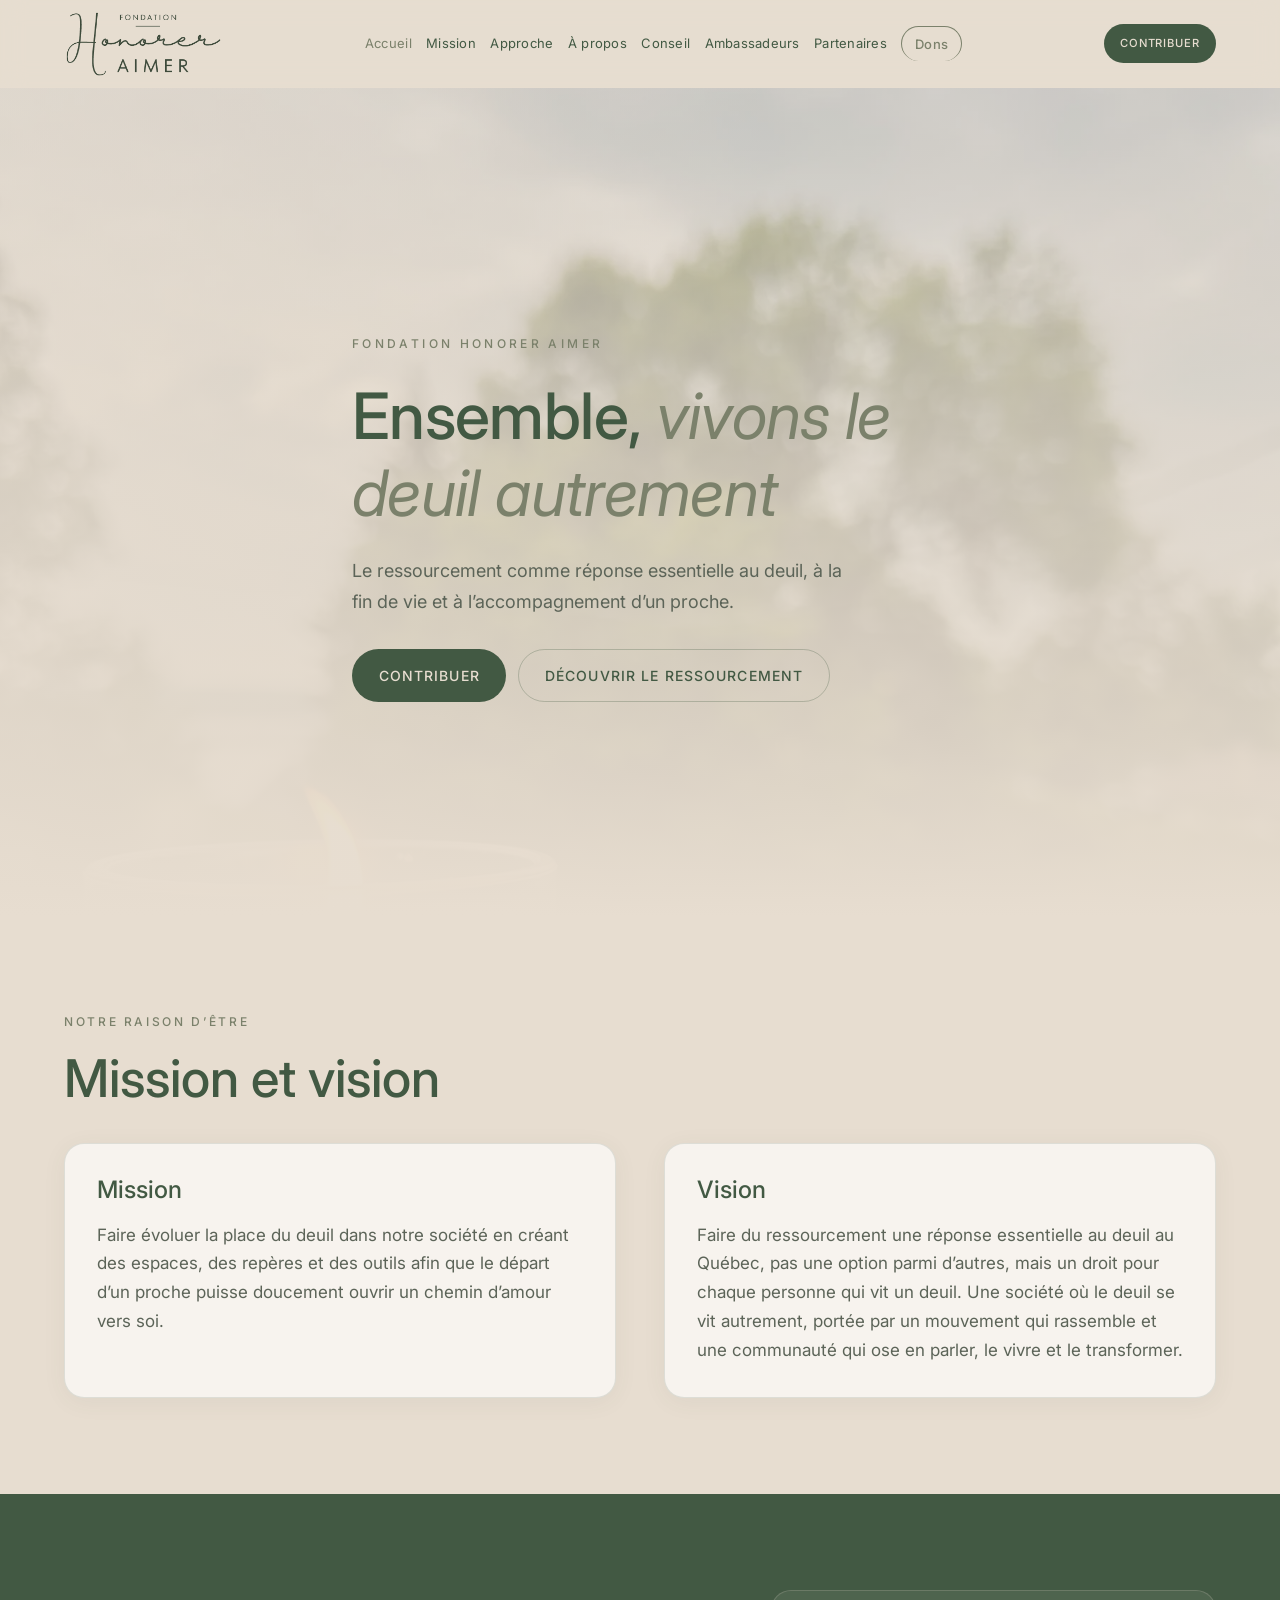
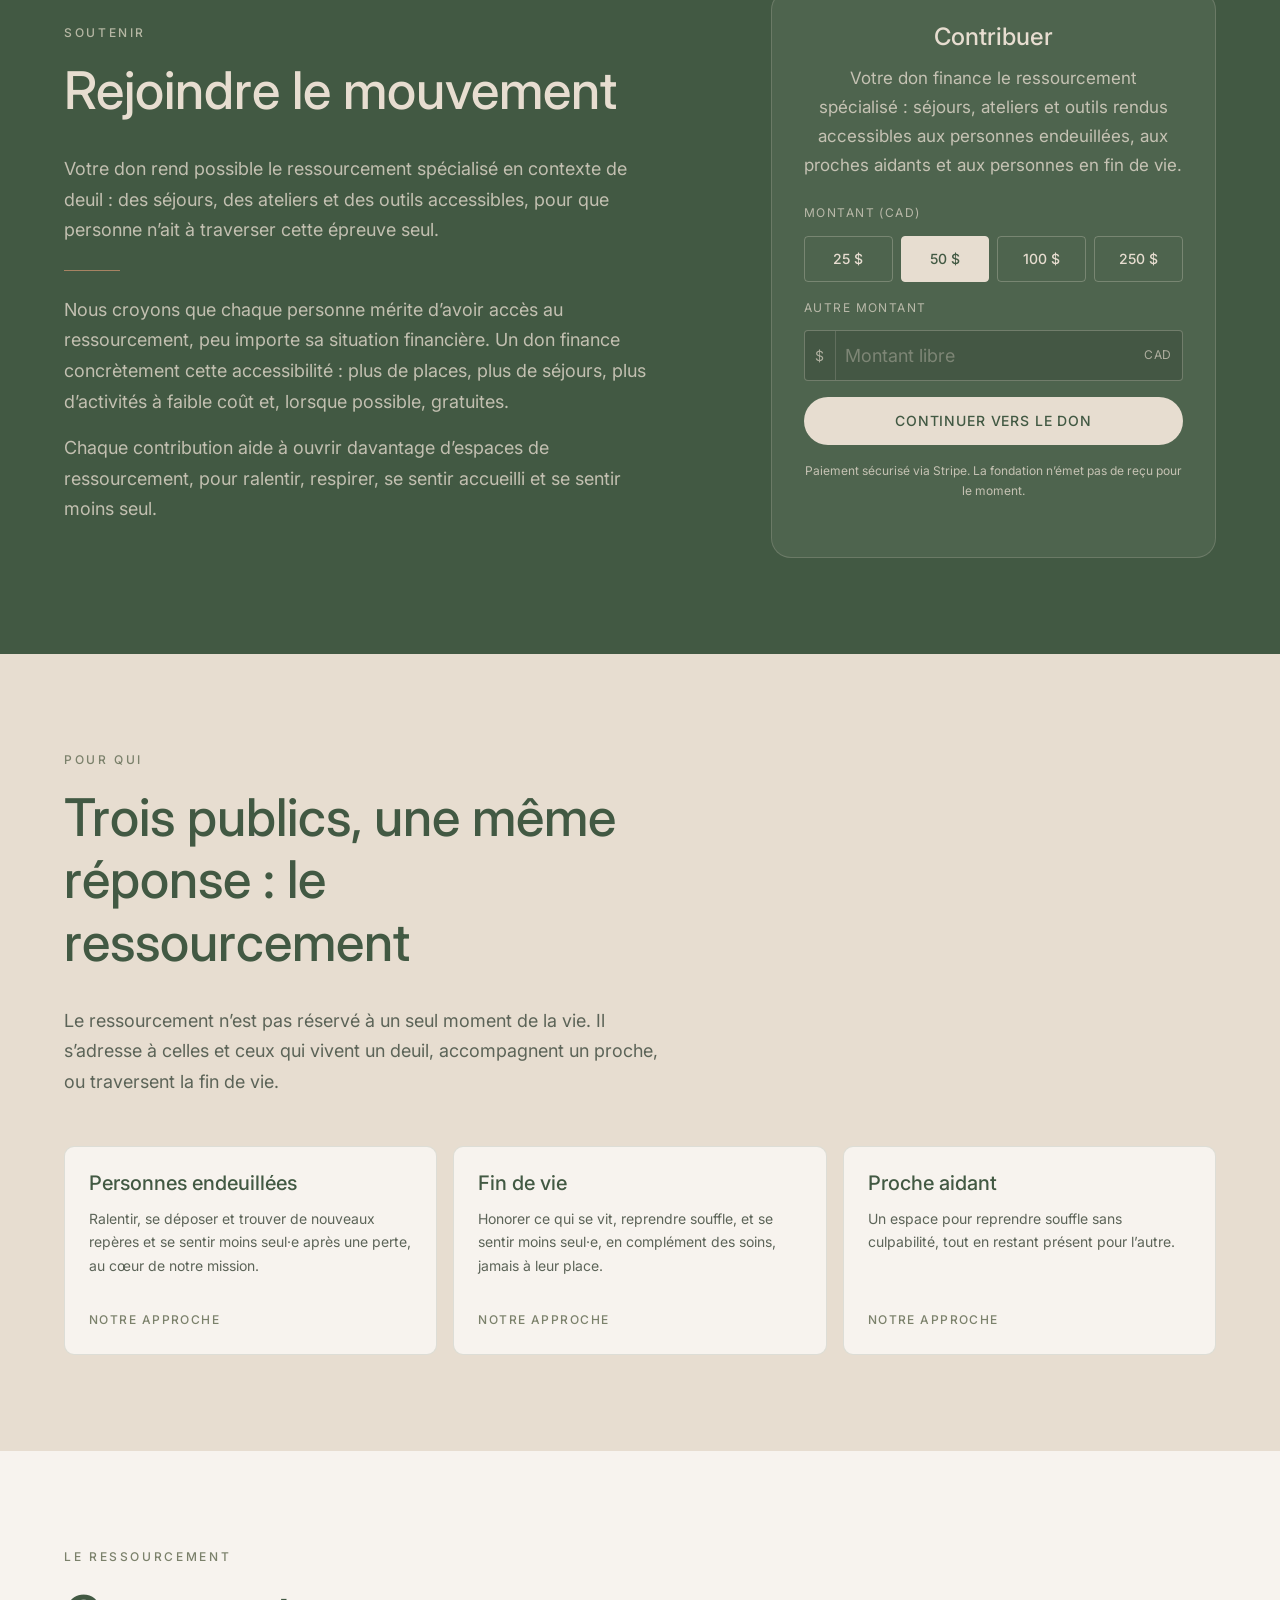
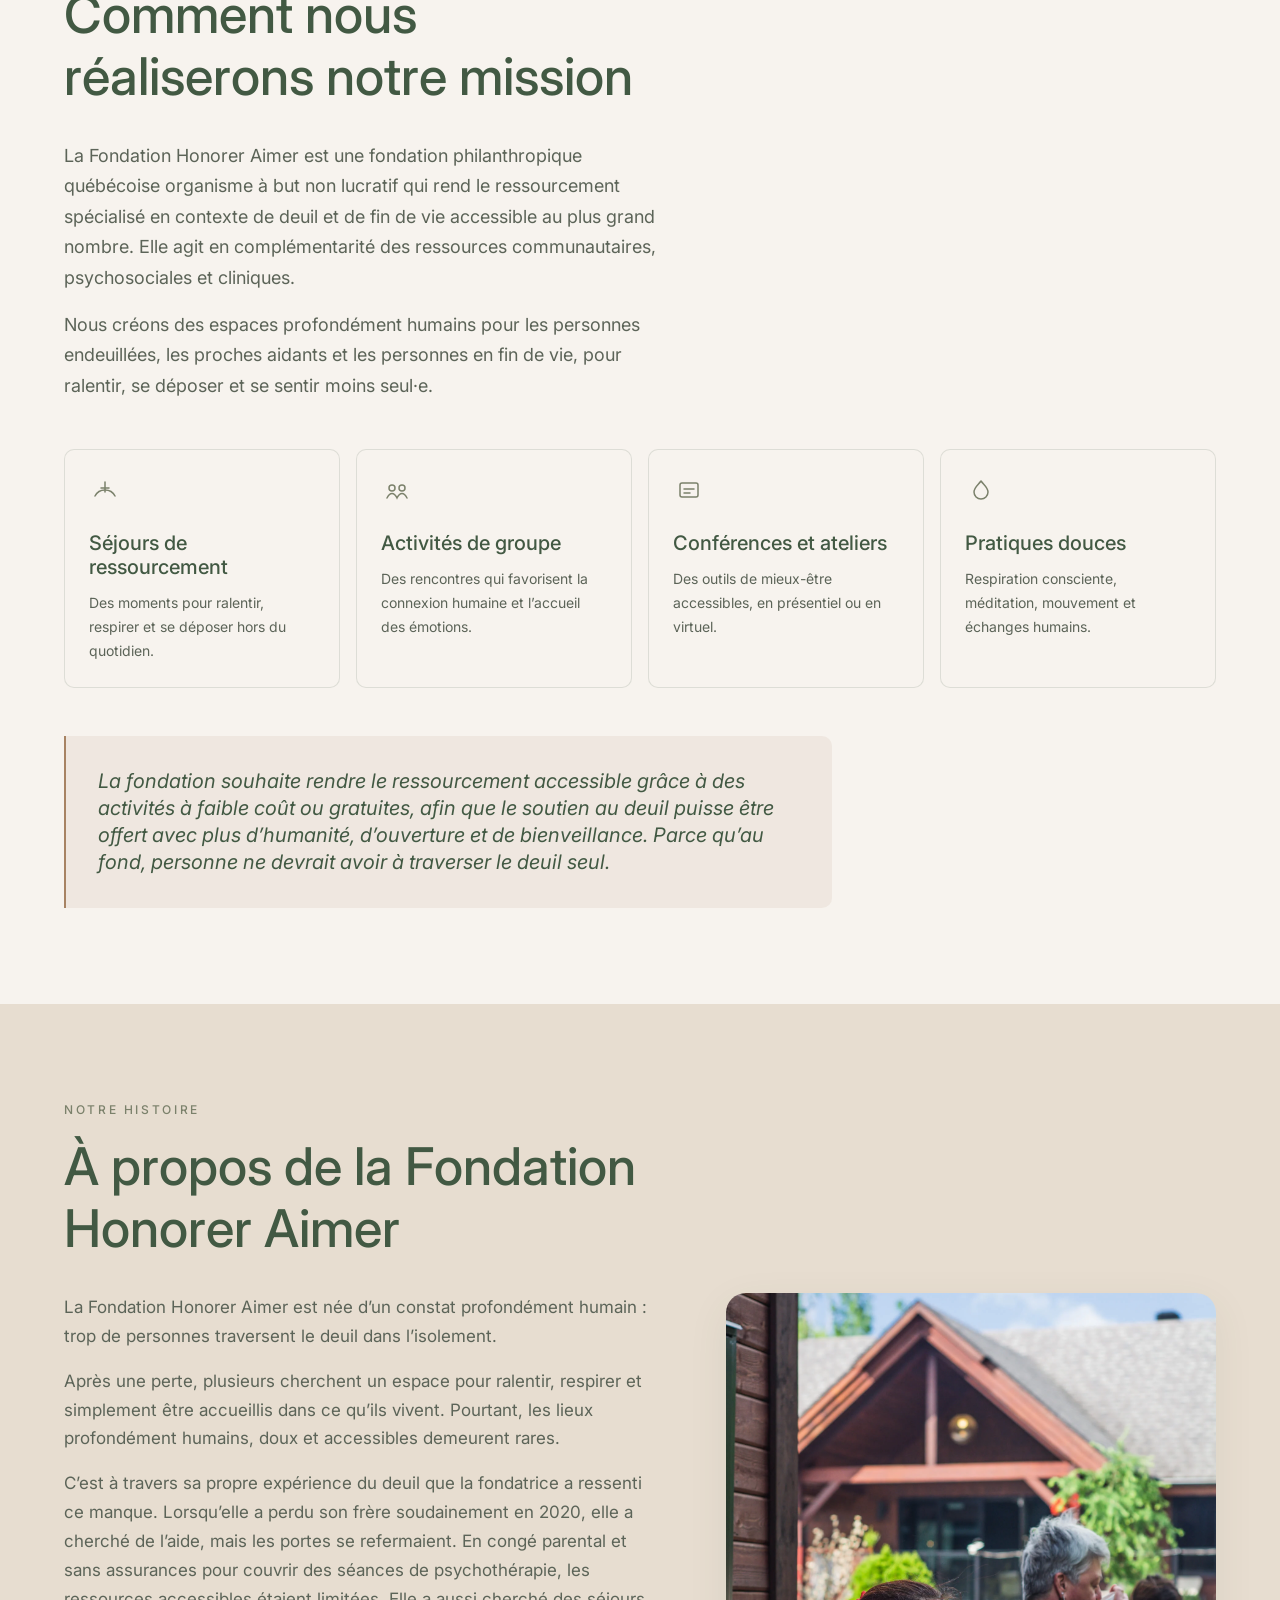
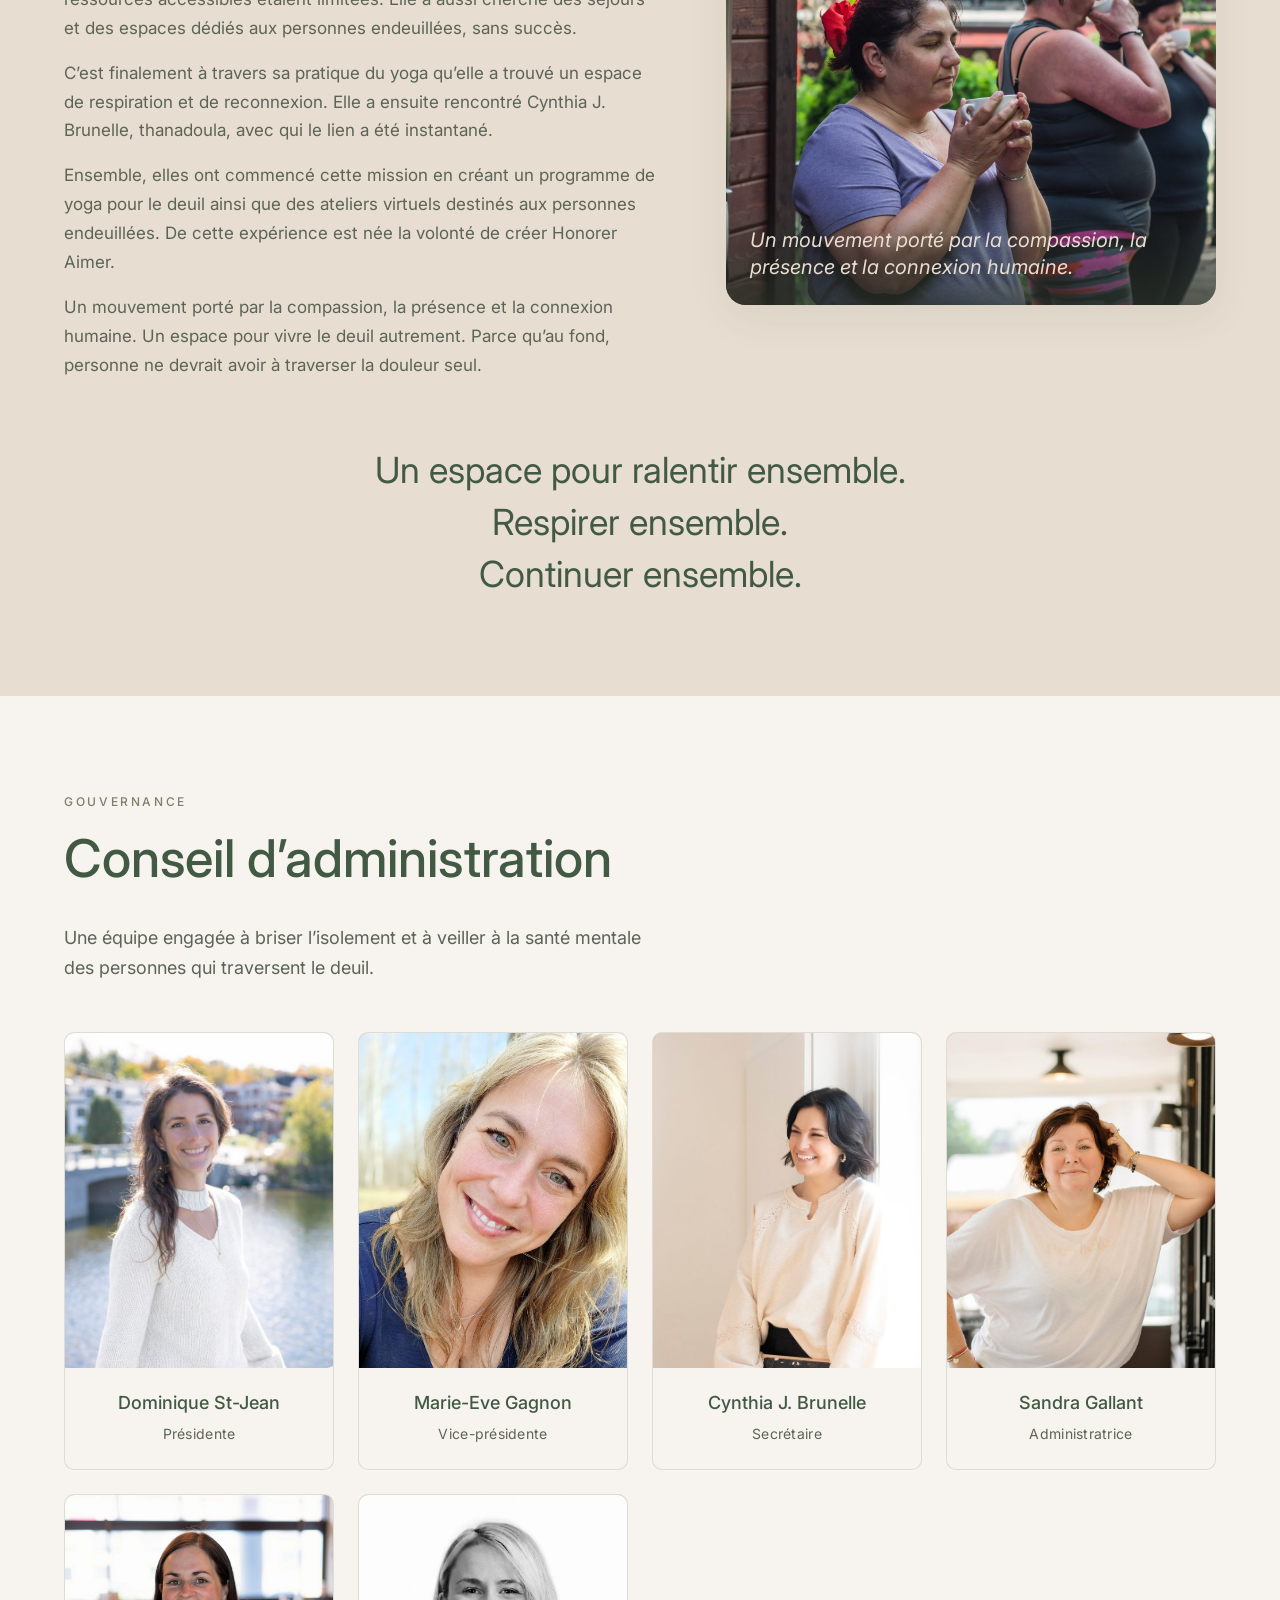
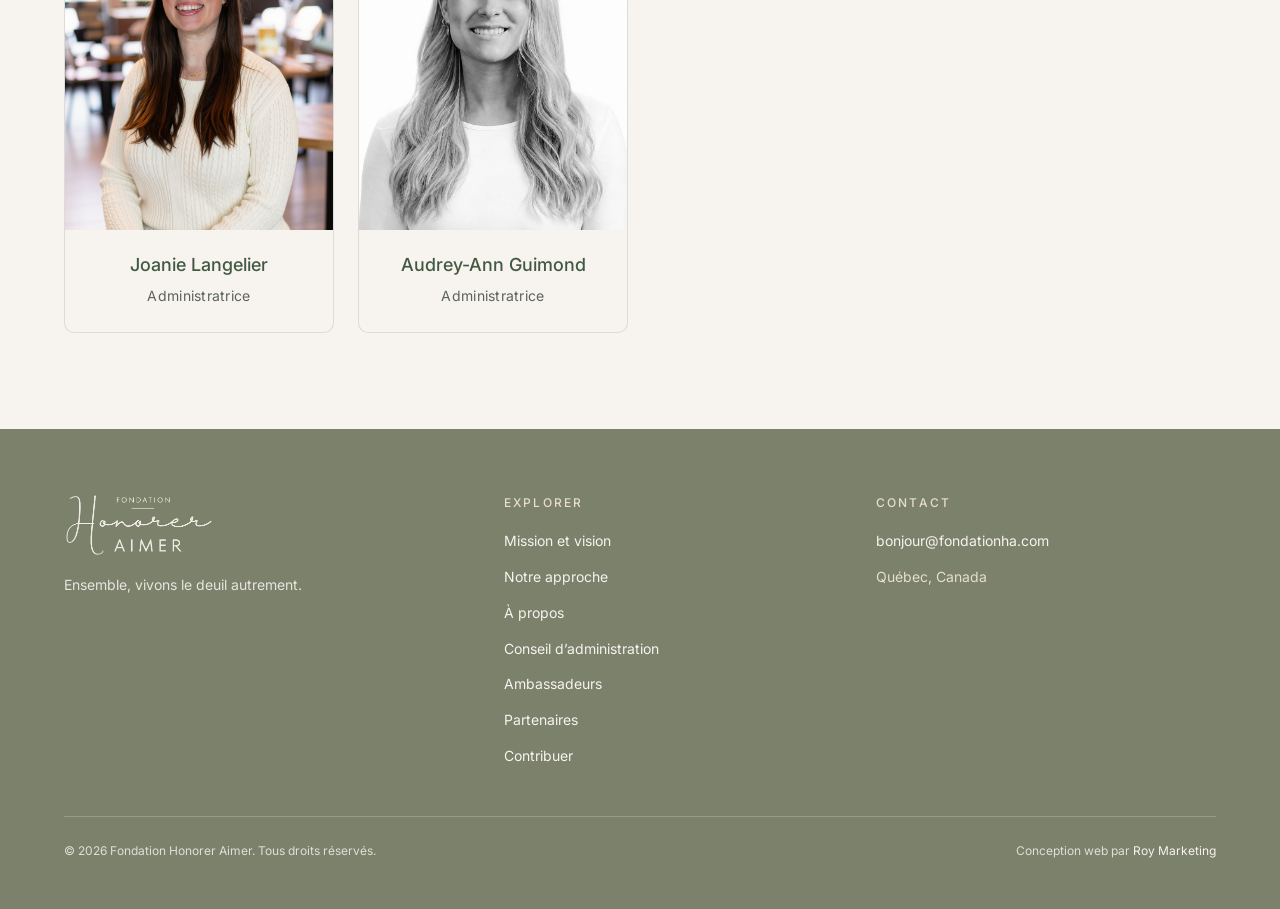
==== commit 5567ac0d: "Corriger le SEO on-page de fondationha.com Les liens d'accueil pointent vers la racine du site. Le p" ====
--- a/index.html
+++ b/index.html
@@ -9,31 +9,69 @@
 
   <meta property="og:type" content="website">
   <meta property="og:locale" content="fr_CA">
-  <meta property="og:title" content="Fondation Honorer Aimer">
-  <meta property="og:description" content="Le ressourcement spécialisé pour les personnes endeuillées, les proches aidants et les personnes en fin de vie au Québec.">
+  <meta property="og:title" content="Fondation Honorer Aimer - Ensemble, vivons le deuil autrement">
+  <meta property="og:description" content="La Fondation Honorer Aimer rend le ressourcement spécialisé accessible aux personnes endeuillées, aux proches aidants et aux personnes en fin de vie au Québec.">
   <meta property="og:image" content="https://fondationha.com/assets/images/og-share.png">
+  <meta property="og:image:alt" content="Logo de la Fondation Honorer Aimer">
   <meta property="og:image:width" content="1200">
   <meta property="og:image:height" content="630">
-  <meta property="og:url" content="https://fondationha.com">
+  <meta property="og:url" content="https://fondationha.com/">
   <meta name="twitter:card" content="summary_large_image">
-  <meta name="twitter:title" content="Fondation Honorer Aimer">
-  <meta name="twitter:description" content="Le ressourcement spécialisé pour les personnes endeuillées, les proches aidants et les personnes en fin de vie au Québec.">
+  <meta name="twitter:title" content="Fondation Honorer Aimer - Ensemble, vivons le deuil autrement">
+  <meta name="twitter:description" content="La Fondation Honorer Aimer rend le ressourcement spécialisé accessible aux personnes endeuillées, aux proches aidants et aux personnes en fin de vie au Québec.">
   <meta name="twitter:image" content="https://fondationha.com/assets/images/og-share.png">
   <link rel="canonical" href="https://fondationha.com/">
+  <script type="application/ld+json">
+  {
+    "@context": "https://schema.org",
+    "@type": ["NGO", "Organization"],
+    "name": "Fondation Honorer Aimer",
+    "url": "https://fondationha.com/",
+    "logo": {
+      "@type": "ImageObject",
+      "url": "https://fondationha.com/assets/images/logo.png",
+      "width": 1188,
+      "height": 507
+    },
+    "image": "https://fondationha.com/assets/images/og-share.png",
+    "description": "La Fondation Honorer Aimer rend le ressourcement spécialisé accessible aux personnes endeuillées, aux proches aidants et aux personnes en fin de vie au Québec.",
+    "slogan": "Ensemble, vivons le deuil autrement",
+    "email": "bonjour@fondationha.com",
+    "areaServed": {
+      "@type": "AdministrativeArea",
+      "name": "Québec",
+      "containedInPlace": {
+        "@type": "Country",
+        "name": "Canada"
+      }
+    },
+    "knowsLanguage": "fr-CA",
+    "sameAs": [
+      "https://www.facebook.com/profile.php?id=61590563364527"
+    ],
+    "potentialAction": {
+      "@type": "DonateAction",
+      "name": "Faire un don",
+      "target": "https://fondationha.com/dons.html",
+      "description": "Paiement sécurisé via Stripe. La fondation n’émet pas de reçu pour le moment."
+    }
+  }
+  </script>
+  <!-- TODO: ajouter le numéro d’organisme (NEQ ou numéro de bienfaisance de l’ARC) et l’adresse postale seulement une fois confirmés. Ne pas les inventer. -->
 
   <link rel="icon" type="image/png" href="assets/images/favicon.png">
   <link rel="preconnect" href="https://fonts.googleapis.com">
   <link rel="preconnect" href="https://fonts.gstatic.com" crossorigin>
   <link href="https://fonts.googleapis.com/css2?family=Inter:wght@300;400;500&display=swap" rel="stylesheet">
   <link rel="stylesheet" href="css/tokens.css">
-  <link rel="stylesheet" href="css/styles.css?v=20261008a">
+  <link rel="stylesheet" href="css/styles.css?v=20261021a">
 </head>
 <body data-page="accueil">
   <a class="sr-only" href="#contenu">Aller au contenu</a>
 
   <header class="site-header">
     <div class="container site-header__inner">
-      <a class="logo" href="index.html" aria-label="Fondation Honorer Aimer - Accueil">
+      <a class="logo" href="/" aria-label="Fondation Honorer Aimer - Accueil">
         <img src="assets/images/logo.png" alt="Fondation Honorer Aimer" width="200" height="85">
       </a>
 
@@ -45,7 +83,7 @@
 
       <nav class="site-nav" id="navigation" aria-label="Navigation principale">
         <ul class="site-nav__list">
-          <li><a href="index.html" data-page="accueil">Accueil</a></li>
+          <li><a href="/" data-page="accueil">Accueil</a></li>
           <li><a href="mission.html" data-page="mission">Mission</a></li>
           <li><a href="approche.html" data-page="approche">Approche</a></li>
           <li><a href="a-propos.html" data-page="a-propos">À propos</a></li>
@@ -70,10 +108,10 @@
     <section class="hero" id="accueil" aria-labelledby="hero-title">
       <div class="hero__bg" aria-hidden="true">
         <img
-          src="assets/images/photos/bougie.jpg"
-          alt=""
-          width="2000"
-          height="1333"
+          src="assets/images/photos/bougie.webp"
+          alt="Bougie allumée sur une table en bois"
+          width="1800"
+          height="2400"
           fetchpriority="high"
         >
       </div>
@@ -292,8 +330,8 @@
 
           <aside class="about-aside about-aside--real reveal">
             <img
-              src="assets/images/photos/exterieur.jpg"
-              alt="Des femmes de la fondation à l’extérieur d’un bâtiment"
+              src="assets/images/photos/exterieur.webp"
+              alt="Des personnes de la fondation à l’extérieur d’un bâtiment"
               width="1600"
               height="2000"
               loading="lazy"
--- a/css/styles.css
+++ b/css/styles.css
@@ -171,7 +171,7 @@
 }
 
 .page-hero--photo {
-  --page-image: url("../assets/images/photos/bougie.jpg");
+  --page-image: url("../assets/images/photos/bougie.webp");
 }
 
 .mt-6 {
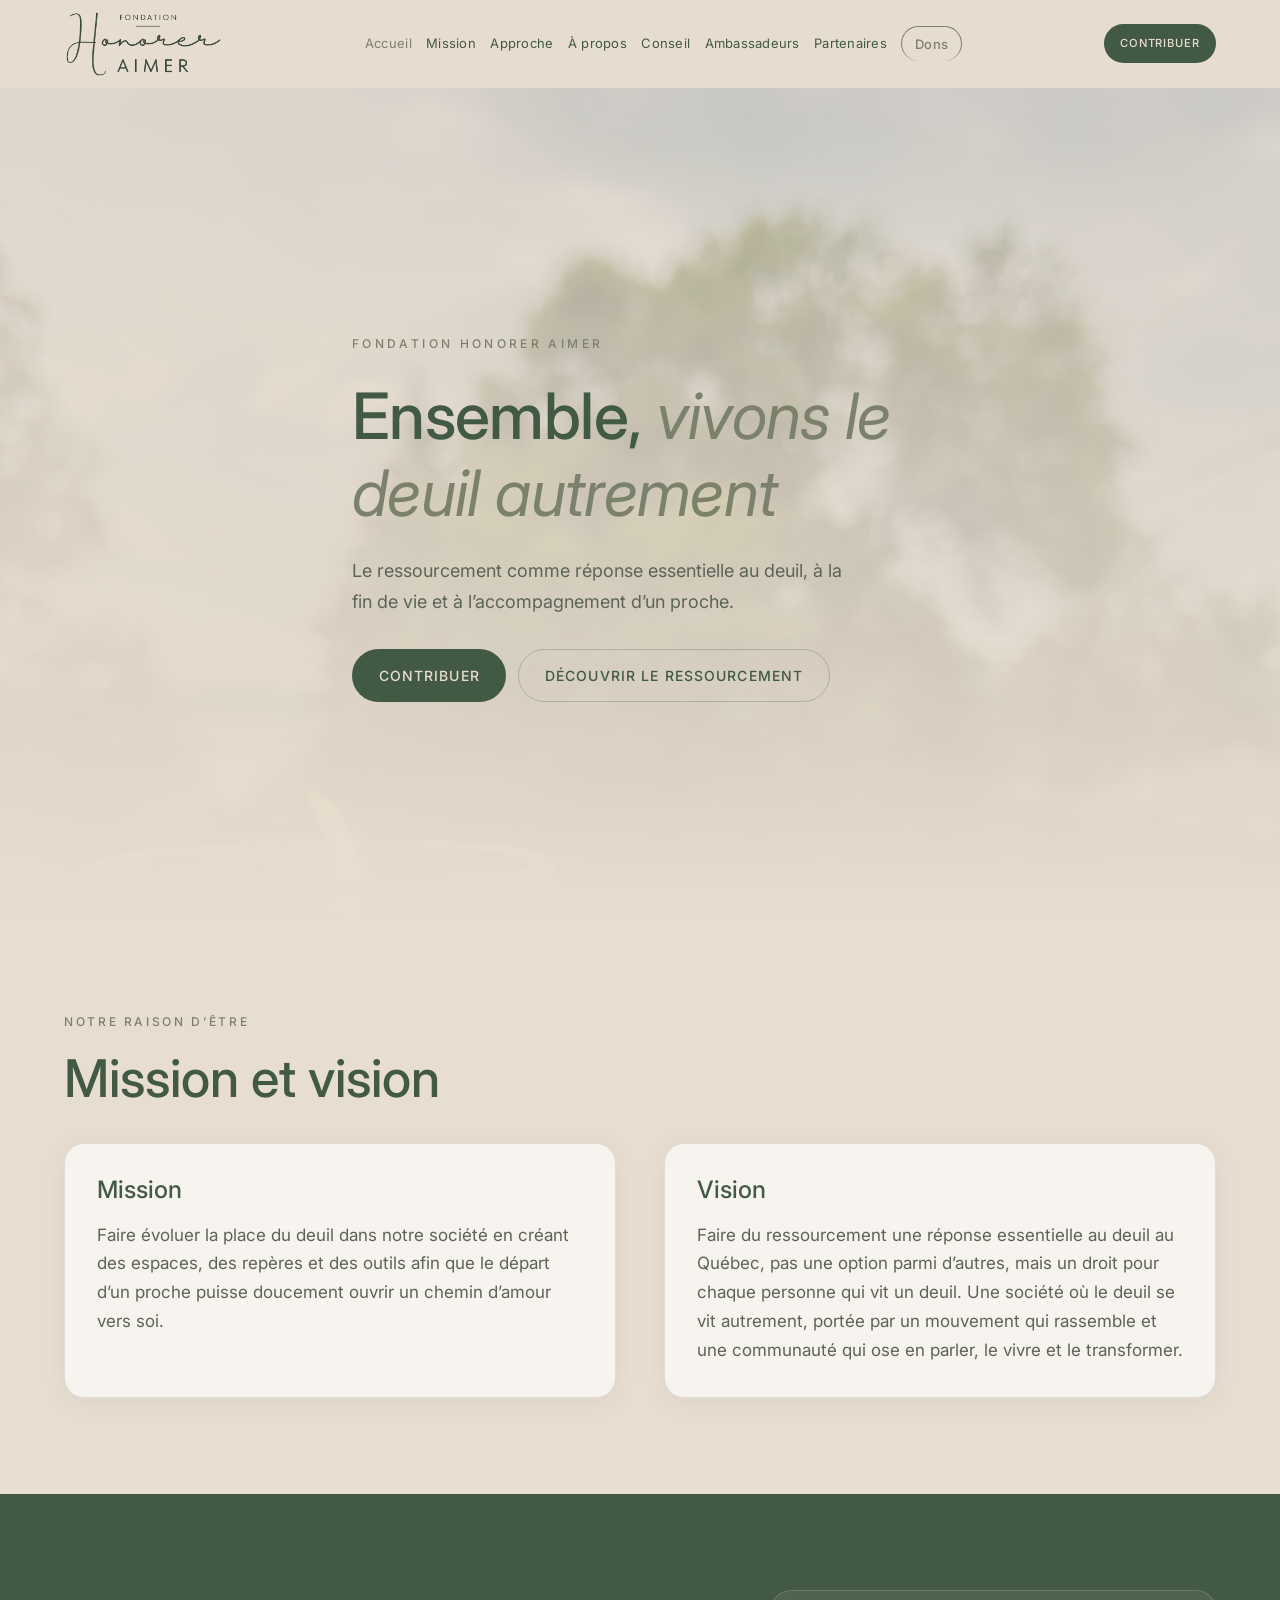
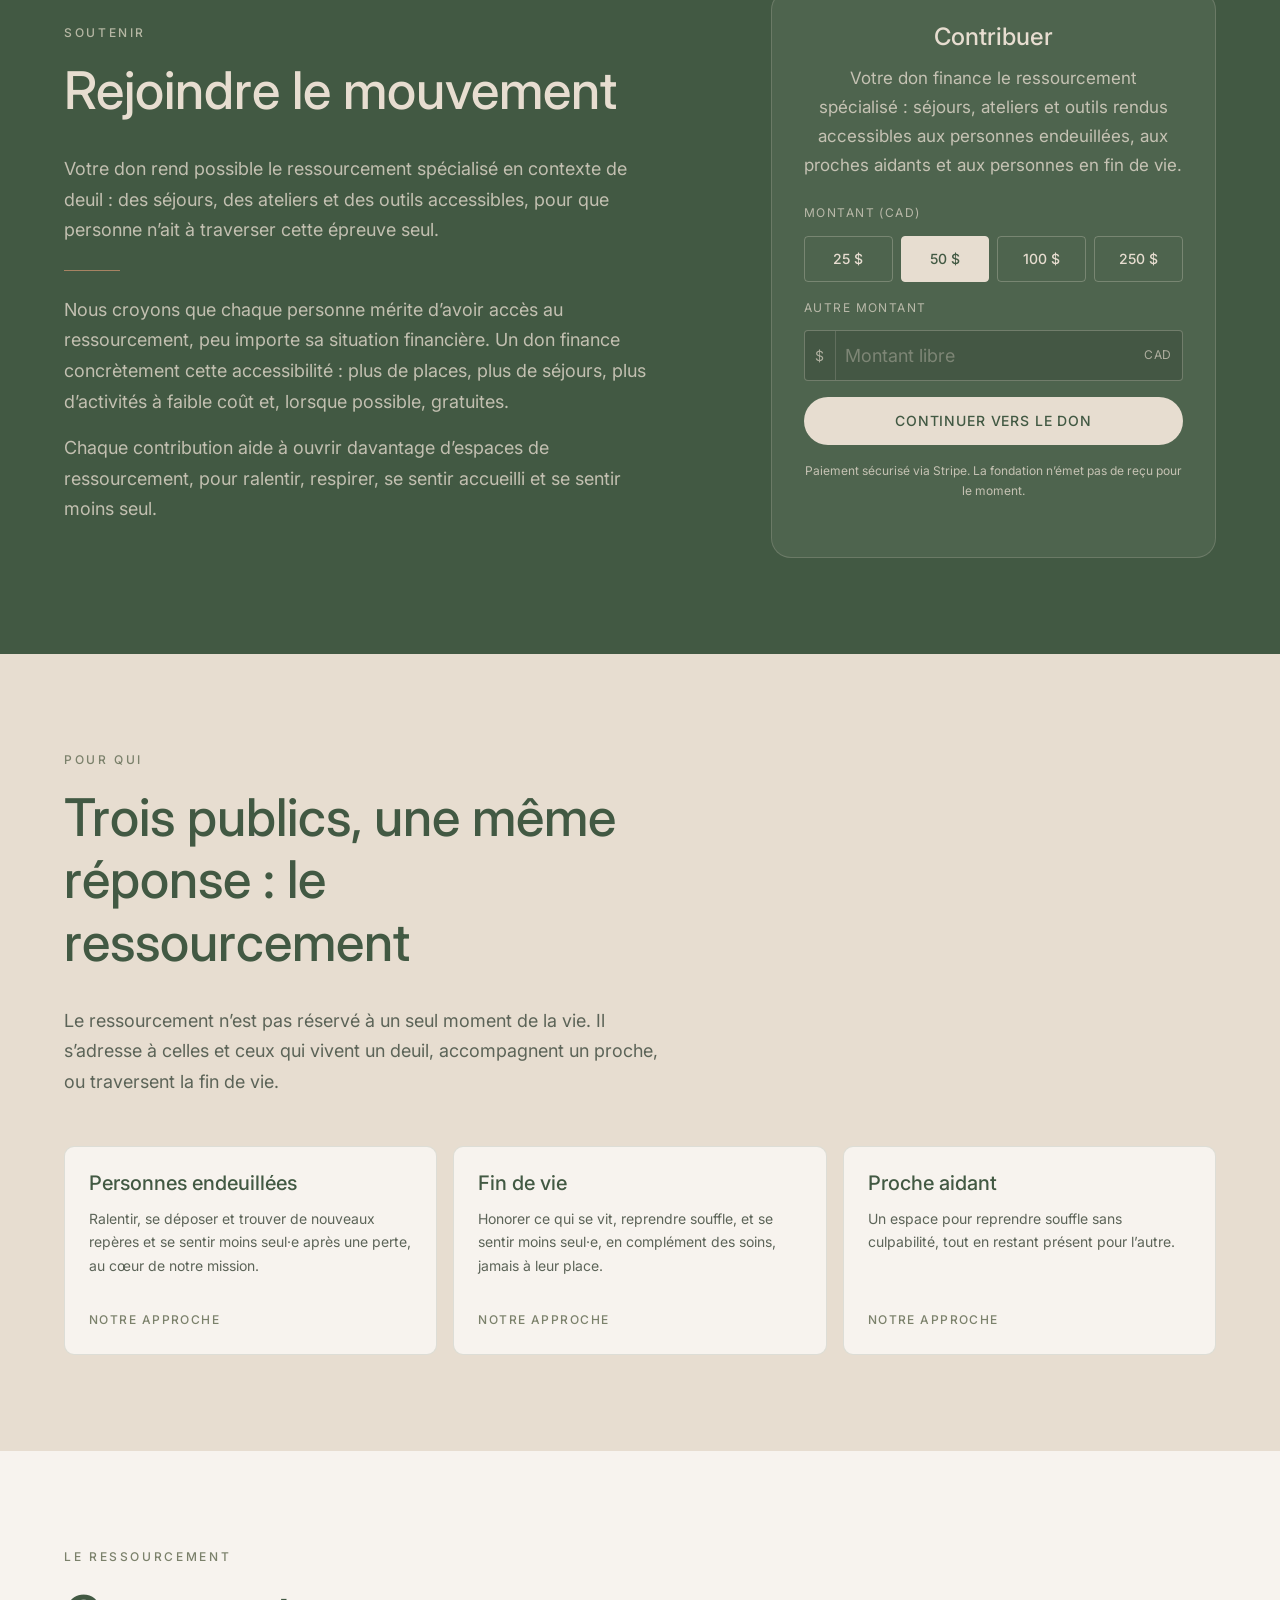
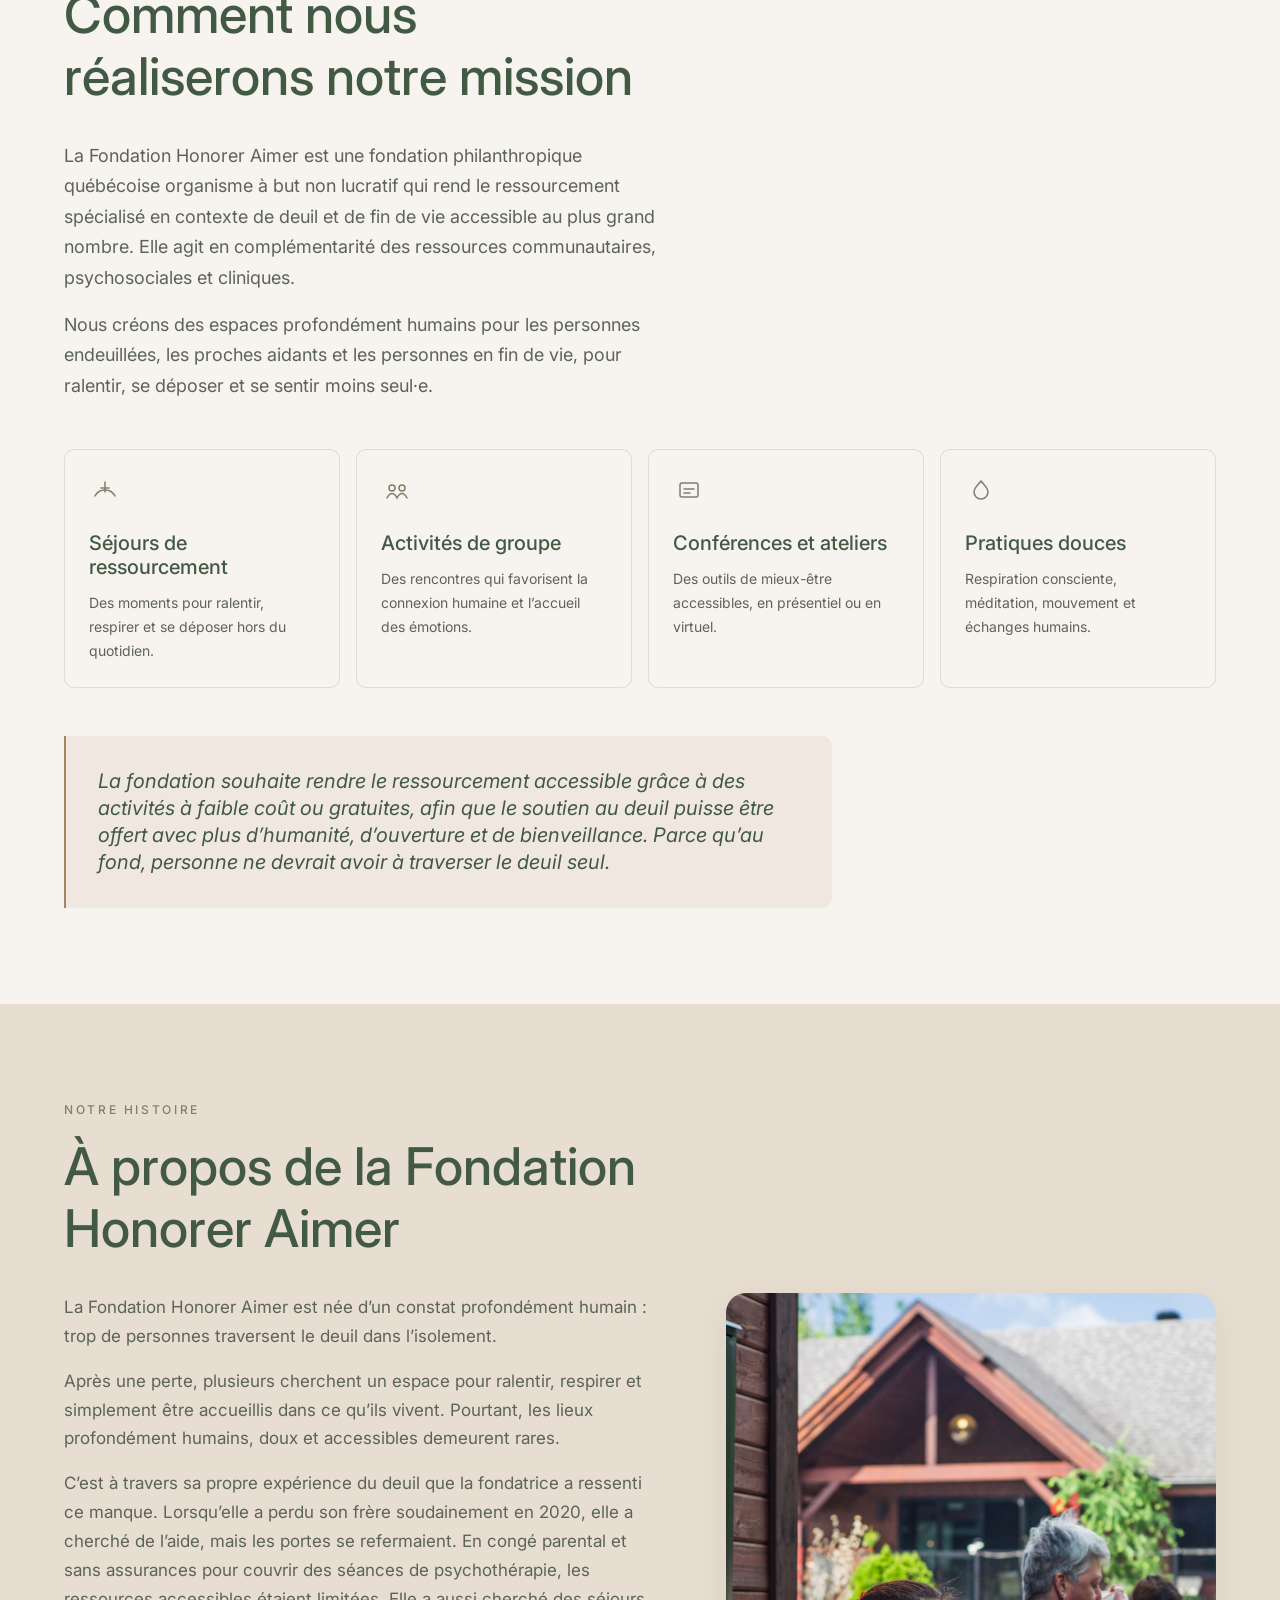
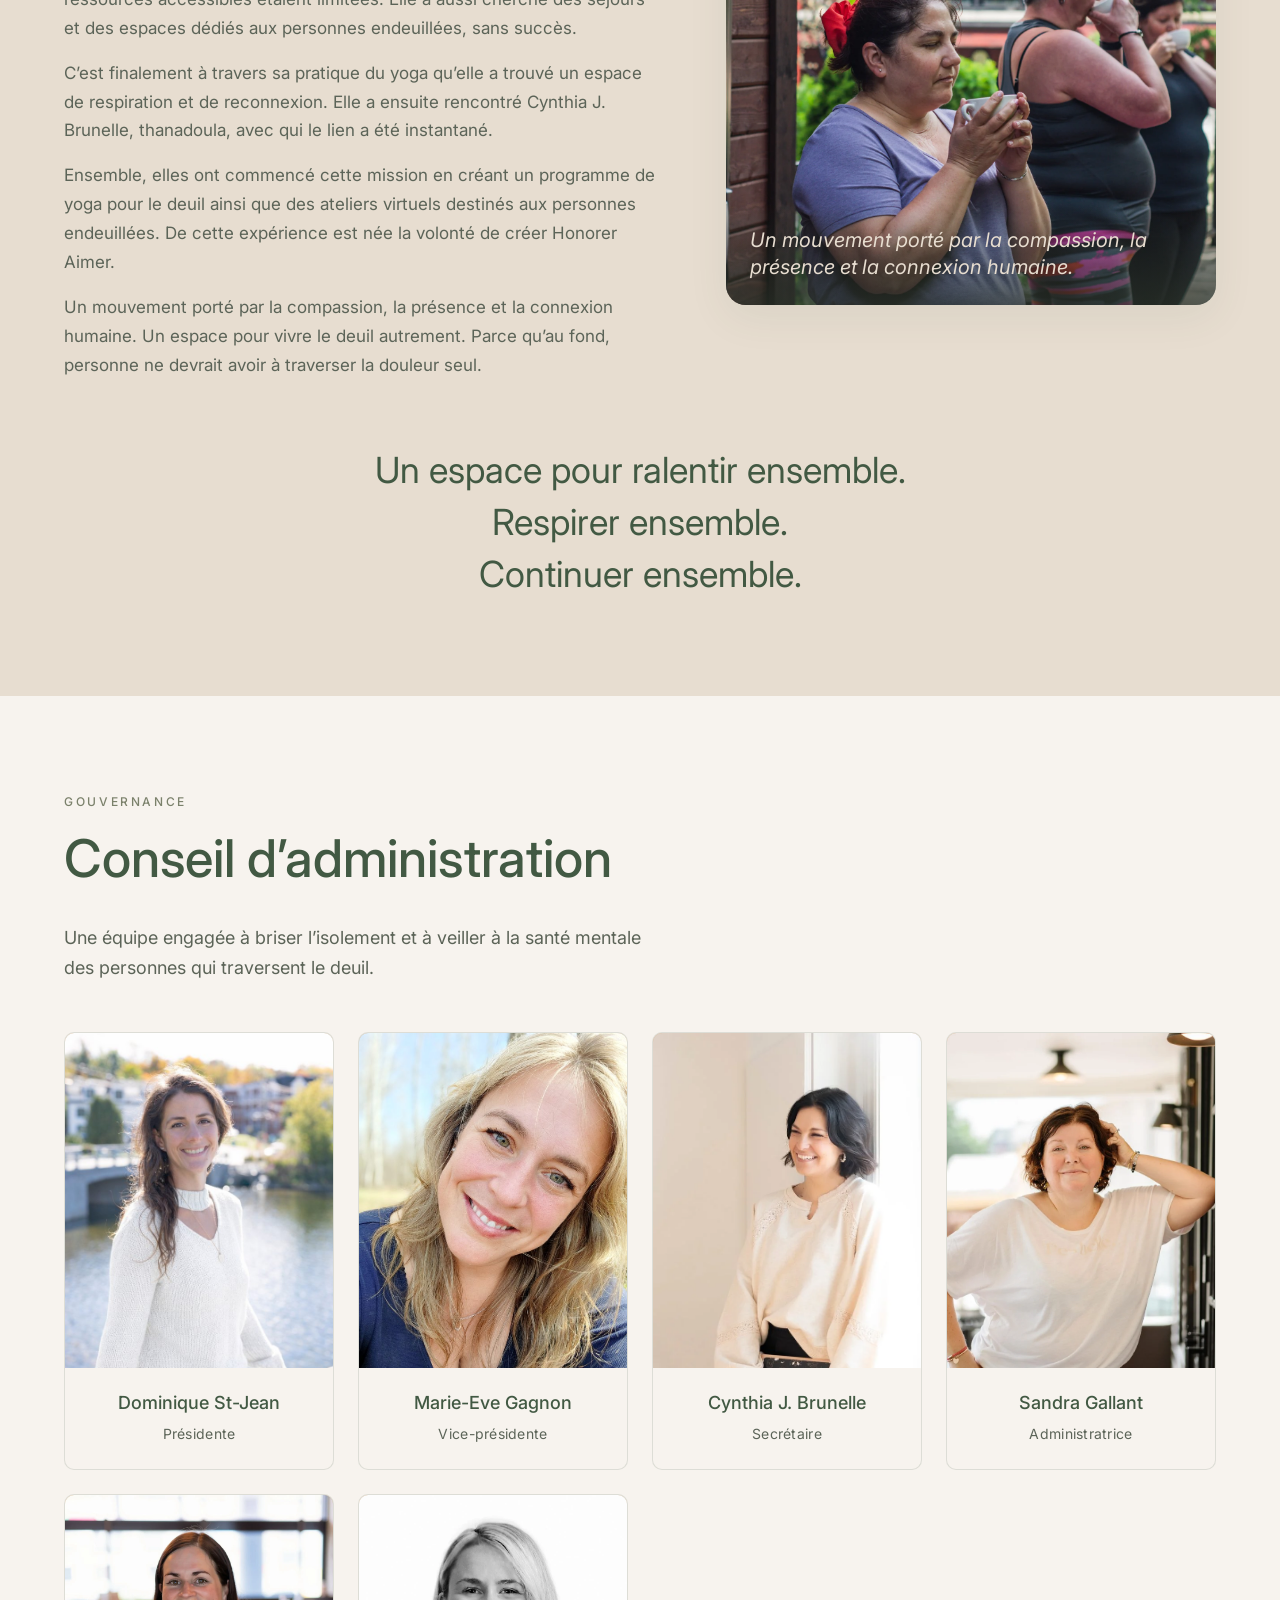
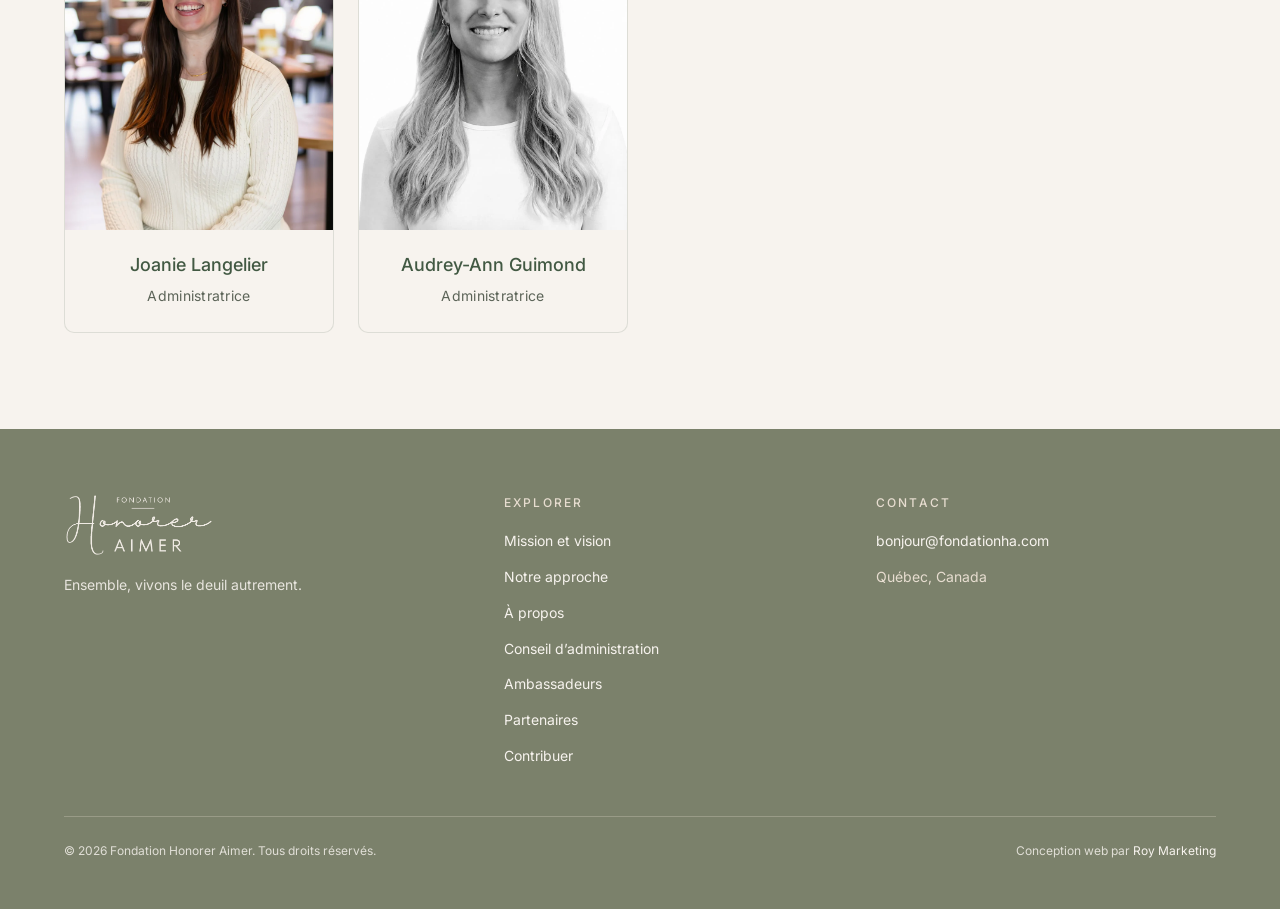
==== commit cd9a4556: "Améliorer le SEO technique sans changer les textes visibles. Canoniques absolues, liens d'accueil ve" ====
--- a/index.html
+++ b/index.html
@@ -1,5 +1,5 @@
 ﻿<!DOCTYPE html>
-<html lang="fr">
+<html lang="fr-CA">
 <head>
   <meta charset="UTF-8">
   <meta name="viewport" content="width=device-width, initial-scale=1.0">
@@ -9,55 +9,19 @@
 
   <meta property="og:type" content="website">
   <meta property="og:locale" content="fr_CA">
+  <meta property="og:site_name" content="Fondation Honorer Aimer">
   <meta property="og:title" content="Fondation Honorer Aimer - Ensemble, vivons le deuil autrement">
   <meta property="og:description" content="La Fondation Honorer Aimer rend le ressourcement spécialisé accessible aux personnes endeuillées, aux proches aidants et aux personnes en fin de vie au Québec.">
   <meta property="og:image" content="https://fondationha.com/assets/images/og-share.png">
-  <meta property="og:image:alt" content="Logo de la Fondation Honorer Aimer">
   <meta property="og:image:width" content="1200">
   <meta property="og:image:height" content="630">
+  <meta property="og:image:alt" content="Logo de la Fondation Honorer Aimer">
   <meta property="og:url" content="https://fondationha.com/">
   <meta name="twitter:card" content="summary_large_image">
   <meta name="twitter:title" content="Fondation Honorer Aimer - Ensemble, vivons le deuil autrement">
   <meta name="twitter:description" content="La Fondation Honorer Aimer rend le ressourcement spécialisé accessible aux personnes endeuillées, aux proches aidants et aux personnes en fin de vie au Québec.">
   <meta name="twitter:image" content="https://fondationha.com/assets/images/og-share.png">
   <link rel="canonical" href="https://fondationha.com/">
-  <script type="application/ld+json">
-  {
-    "@context": "https://schema.org",
-    "@type": ["NGO", "Organization"],
-    "name": "Fondation Honorer Aimer",
-    "url": "https://fondationha.com/",
-    "logo": {
-      "@type": "ImageObject",
-      "url": "https://fondationha.com/assets/images/logo.png",
-      "width": 1188,
-      "height": 507
-    },
-    "image": "https://fondationha.com/assets/images/og-share.png",
-    "description": "La Fondation Honorer Aimer rend le ressourcement spécialisé accessible aux personnes endeuillées, aux proches aidants et aux personnes en fin de vie au Québec.",
-    "slogan": "Ensemble, vivons le deuil autrement",
-    "email": "bonjour@fondationha.com",
-    "areaServed": {
-      "@type": "AdministrativeArea",
-      "name": "Québec",
-      "containedInPlace": {
-        "@type": "Country",
-        "name": "Canada"
-      }
-    },
-    "knowsLanguage": "fr-CA",
-    "sameAs": [
-      "https://www.facebook.com/profile.php?id=61590563364527"
-    ],
-    "potentialAction": {
-      "@type": "DonateAction",
-      "name": "Faire un don",
-      "target": "https://fondationha.com/dons.html",
-      "description": "Paiement sécurisé via Stripe. La fondation n’émet pas de reçu pour le moment."
-    }
-  }
-  </script>
-  <!-- TODO: ajouter le numéro d’organisme (NEQ ou numéro de bienfaisance de l’ARC) et l’adresse postale seulement une fois confirmés. Ne pas les inventer. -->
 
   <link rel="icon" type="image/png" href="assets/images/favicon.png">
   <link rel="preconnect" href="https://fonts.googleapis.com">
@@ -65,6 +29,138 @@
   <link href="https://fonts.googleapis.com/css2?family=Inter:wght@300;400;500&display=swap" rel="stylesheet">
   <link rel="stylesheet" href="css/tokens.css">
   <link rel="stylesheet" href="css/styles.css?v=20261021a">
+  <!-- TODO Alexandre: faits absents du site et non inclus dans le JSON-LD : numéro d’organisme (NEQ ou enregistrement de bienfaisance), adresse civique, téléphone, nom de la fondatrice, année de fondation. -->
+  <script type="application/ld+json">
+{
+  "@context": "https://schema.org",
+  "@graph": [
+    {
+      "@type": [
+        "NGO",
+        "Organization"
+      ],
+      "@id": "https://fondationha.com/#organization",
+      "name": "Fondation Honorer Aimer",
+      "url": "https://fondationha.com/",
+      "description": "La Fondation Honorer Aimer est une fondation philanthropique québécoise organisme à but non lucratif qui rend le ressourcement spécialisé en contexte de deuil et de fin de vie accessible au plus grand nombre.",
+      "slogan": "Ensemble, vivons le deuil autrement",
+      "email": "bonjour@fondationha.com",
+      "logo": {
+        "@type": "ImageObject",
+        "@id": "https://fondationha.com/#logo",
+        "url": "https://fondationha.com/assets/images/logo.png",
+        "width": 1188,
+        "height": 507
+      },
+      "image": "https://fondationha.com/assets/images/og-share.png",
+      "areaServed": {
+        "@type": "AdministrativeArea",
+        "name": "Québec"
+      },
+      "address": {
+        "@type": "PostalAddress",
+        "addressRegion": "Québec",
+        "addressCountry": "CA"
+      },
+      "currenciesAccepted": "CAD",
+      "sameAs": [
+        "https://www.facebook.com/profile.php?id=61590563364527"
+      ],
+      "member": [
+        {
+          "@type": "Person",
+          "name": "Dominique St-Jean",
+          "jobTitle": "Présidente",
+          "image": "https://fondationha.com/assets/images/board/dominique-st-jean.jpg"
+        },
+        {
+          "@type": "Person",
+          "name": "Marie-Eve Gagnon",
+          "jobTitle": "Vice-présidente",
+          "image": "https://fondationha.com/assets/images/board/marie-eve-gagnon.jpg"
+        },
+        {
+          "@type": "Person",
+          "name": "Cynthia J. Brunelle",
+          "jobTitle": "Secrétaire",
+          "image": "https://fondationha.com/assets/images/board/cynthia-j-brunelle.webp"
+        },
+        {
+          "@type": "Person",
+          "name": "Sandra Gallant",
+          "jobTitle": "Administratrice",
+          "image": "https://fondationha.com/assets/images/board/sandra-gallant.webp"
+        },
+        {
+          "@type": "Person",
+          "name": "Joanie Langelier",
+          "jobTitle": "Administratrice",
+          "image": "https://fondationha.com/assets/images/board/joanie-langelier.webp"
+        },
+        {
+          "@type": "Person",
+          "name": "Audrey-Ann Guimond",
+          "jobTitle": "Administratrice",
+          "image": "https://fondationha.com/assets/images/board/audrey-ann-guimond.webp"
+        },
+        {
+          "@type": "Person",
+          "name": "Caroline Cazes",
+          "jobTitle": "Ambassadrice",
+          "image": "https://fondationha.com/assets/images/ambassadors/caroline-cazes.jpg",
+          "url": "https://carolinecazes.com/"
+        },
+        {
+          "@type": "Person",
+          "name": "Marion Vallerand",
+          "jobTitle": "Ambassadrice",
+          "image": "https://fondationha.com/assets/images/ambassadors/marion-vallerand.webp"
+        }
+      ],
+      "potentialAction": {
+        "@type": "DonateAction",
+        "name": "Faire un don",
+        "target": "https://fondationha.com/dons.html",
+        "description": "Montants suggérés de 25, 50, 100 et 250 CAD, ou un montant libre. Paiement sécurisé via Stripe. La fondation n’émet pas de reçu pour le moment.",
+        "recipient": {
+          "@id": "https://fondationha.com/#organization"
+        }
+      }
+    },
+    {
+      "@type": "WebSite",
+      "@id": "https://fondationha.com/#website",
+      "url": "https://fondationha.com/",
+      "name": "Fondation Honorer Aimer",
+      "inLanguage": "fr-CA",
+      "publisher": {
+        "@id": "https://fondationha.com/#organization"
+      }
+    },
+    {
+      "@type": "WebPage",
+      "@id": "https://fondationha.com/#webpage",
+      "url": "https://fondationha.com/",
+      "name": "Fondation Honorer Aimer - Ensemble, vivons le deuil autrement",
+      "description": "La Fondation Honorer Aimer rend le ressourcement spécialisé accessible aux personnes endeuillées, aux proches aidants et aux personnes en fin de vie au Québec.",
+      "inLanguage": "fr-CA",
+      "isPartOf": {
+        "@id": "https://fondationha.com/#website"
+      },
+      "about": {
+        "@id": "https://fondationha.com/#organization"
+      },
+      "primaryImageOfPage": {
+        "@type": "ImageObject",
+        "url": "https://fondationha.com/assets/images/og-share.png"
+      },
+      "publisher": {
+        "@id": "https://fondationha.com/#organization"
+      }
+    }
+  ]
+}
+  </script>
 </head>
 <body data-page="accueil">
   <a class="sr-only" href="#contenu">Aller au contenu</a>
@@ -106,10 +202,10 @@
   <main id="contenu">
     <!-- Hero -->
     <section class="hero" id="accueil" aria-labelledby="hero-title">
-      <div class="hero__bg" aria-hidden="true">
+      <div class="hero__bg">
         <img
           src="assets/images/photos/bougie.webp"
-          alt="Bougie allumée sur une table en bois"
+          alt="Bougie allumée"
           width="1800"
           height="2400"
           fetchpriority="high"
@@ -331,9 +427,9 @@
           <aside class="about-aside about-aside--real reveal">
             <img
               src="assets/images/photos/exterieur.webp"
-              alt="Des personnes de la fondation à l’extérieur d’un bâtiment"
-              width="1600"
-              height="2000"
+              alt="Des femmes de la fondation à l’extérieur d’un bâtiment"
+              width="1400"
+              height="1750"
               loading="lazy"
             >
             <p class="about-aside__caption">Un mouvement porté par la compassion, la présence et la connexion humaine.</p>
@@ -380,7 +476,7 @@
           </li>
           <li class="board-card reveal">
             <div class="board-card__media">
-              <img src="assets/images/board/cynthia-j-brunelle.jpg" alt="Cynthia J. Brunelle" width="599" height="900" loading="lazy" decoding="async">
+              <img src="assets/images/board/cynthia-j-brunelle.webp" alt="Cynthia J. Brunelle" width="599" height="900" loading="lazy" decoding="async">
             </div>
             <div class="board-card__body">
               <h3>Cynthia J. Brunelle</h3>
@@ -389,7 +485,7 @@
           </li>
           <li class="board-card reveal">
             <div class="board-card__media">
-              <img src="assets/images/board/sandra-gallant.jpg" alt="Sandra Gallant" width="900" height="900" loading="lazy" decoding="async">
+              <img src="assets/images/board/sandra-gallant.webp" alt="Sandra Gallant" width="900" height="900" loading="lazy" decoding="async">
             </div>
             <div class="board-card__body">
               <h3>Sandra Gallant</h3>
@@ -398,7 +494,7 @@
           </li>
           <li class="board-card reveal">
             <div class="board-card__media">
-              <img src="assets/images/board/joanie-langelier.jpg" alt="Joanie Langelier" width="900" height="1350" loading="lazy" decoding="async">
+              <img src="assets/images/board/joanie-langelier.webp" alt="Joanie Langelier" width="900" height="1350" loading="lazy" decoding="async">
             </div>
             <div class="board-card__body">
               <h3>Joanie Langelier</h3>
@@ -407,7 +503,7 @@
           </li>
           <li class="board-card reveal">
             <div class="board-card__media">
-              <img src="assets/images/board/audrey-ann-guimond.jpg" alt="Audrey-Ann Guimond" width="900" height="1056" loading="lazy" decoding="async">
+              <img src="assets/images/board/audrey-ann-guimond.webp" alt="Audrey-Ann Guimond" width="900" height="1056" loading="lazy" decoding="async">
             </div>
             <div class="board-card__body">
               <h3>Audrey-Ann Guimond</h3>
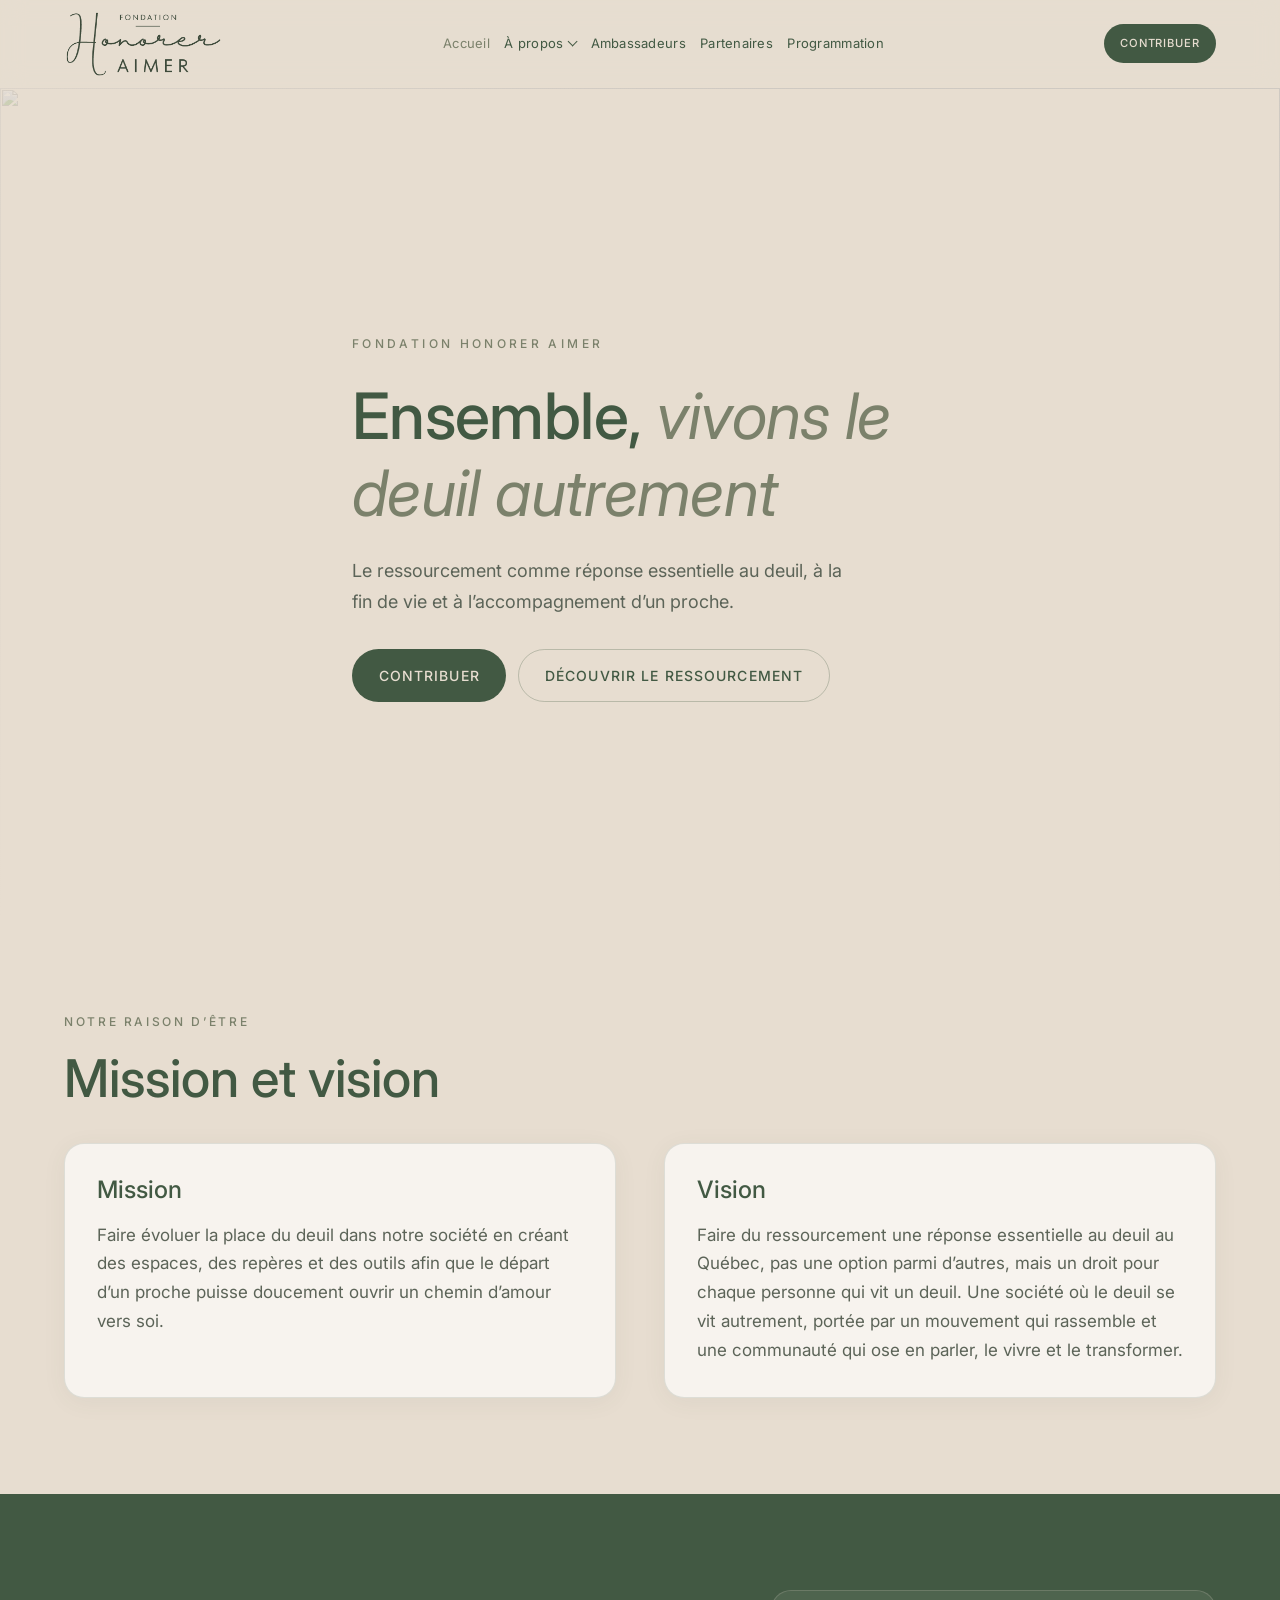
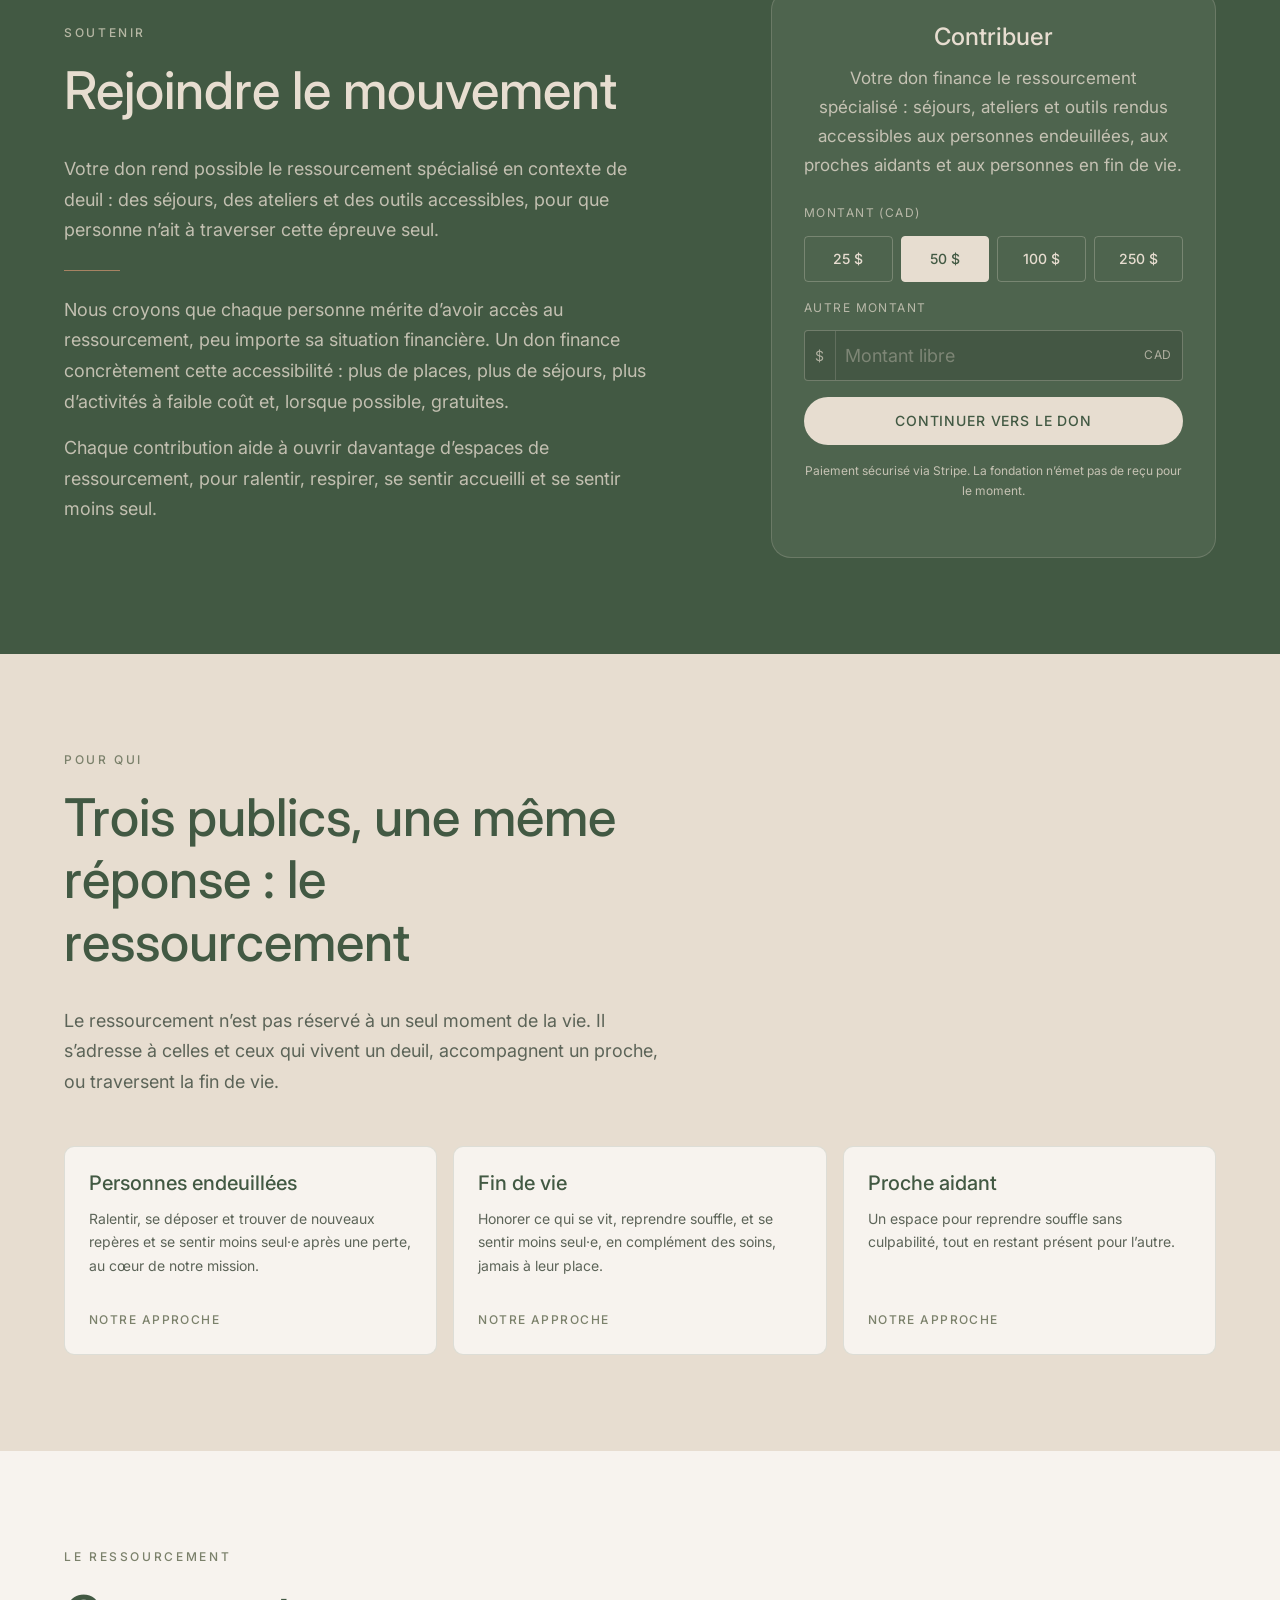
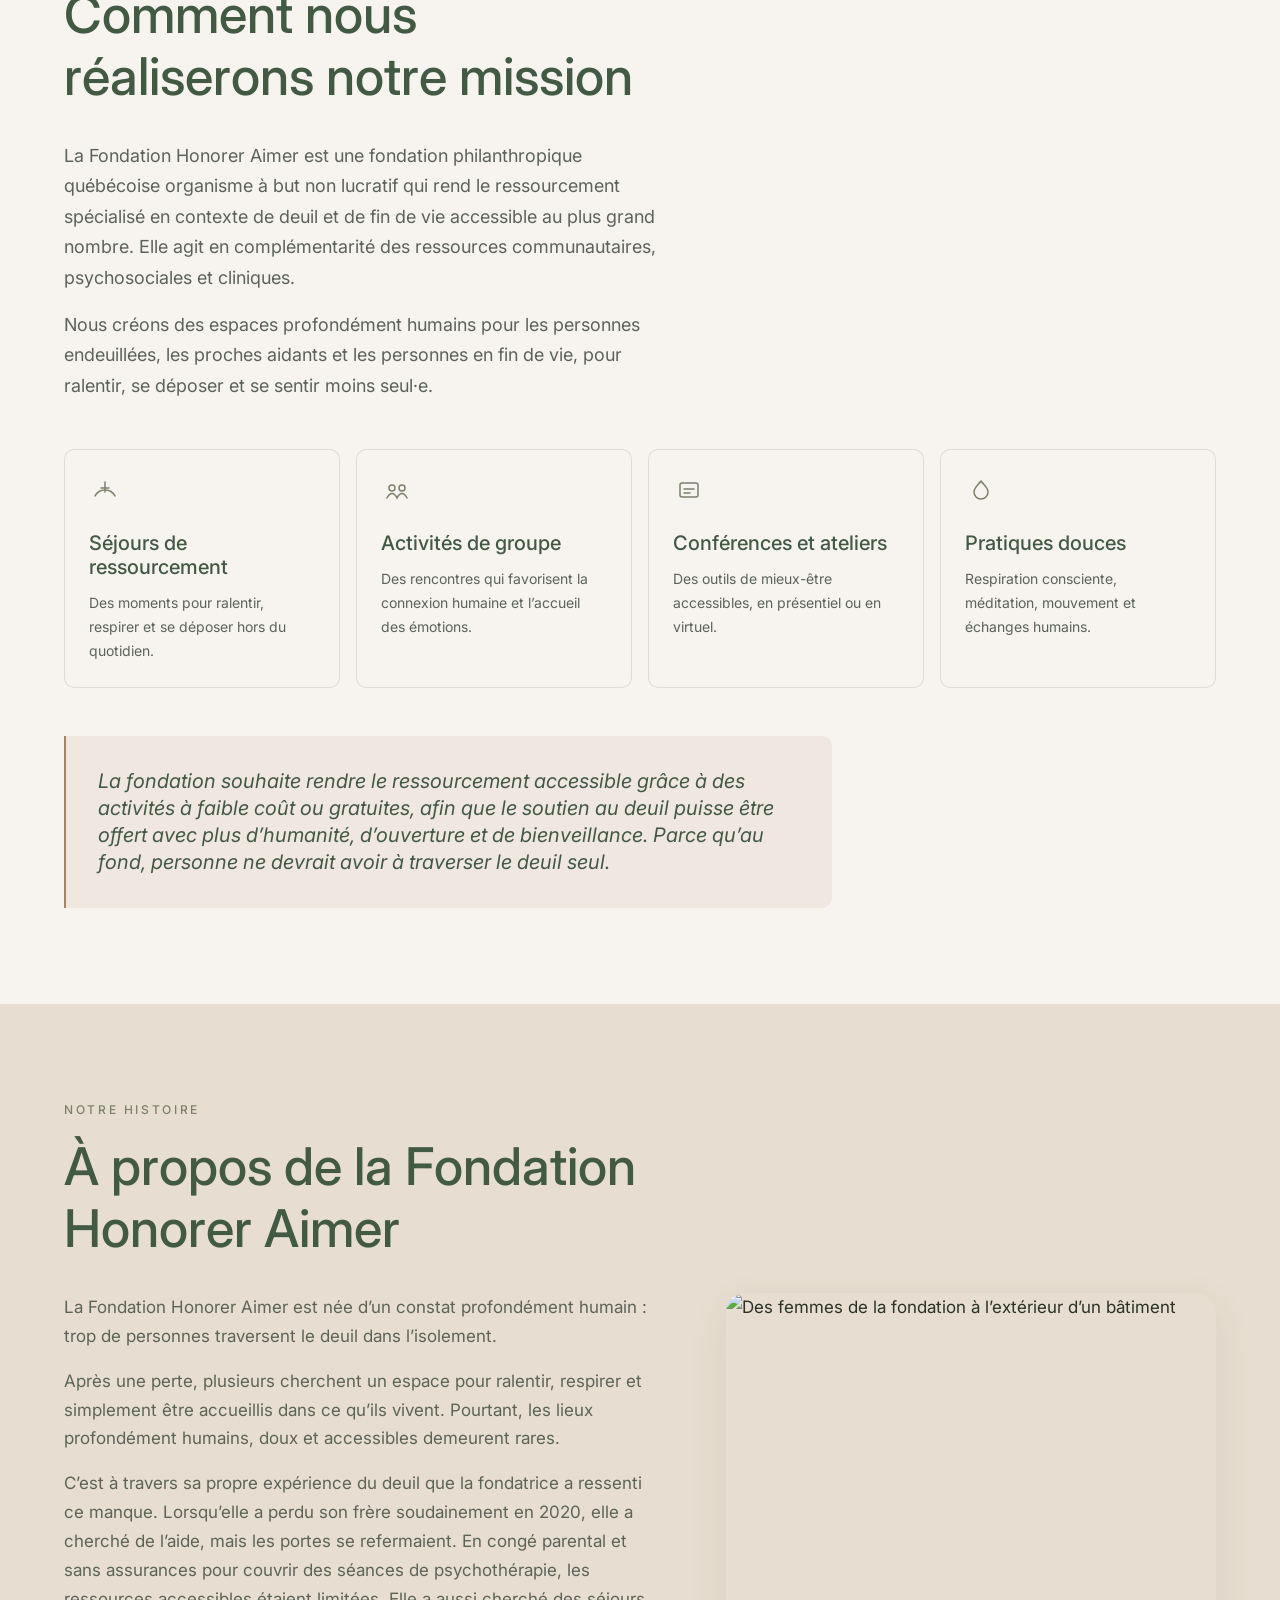
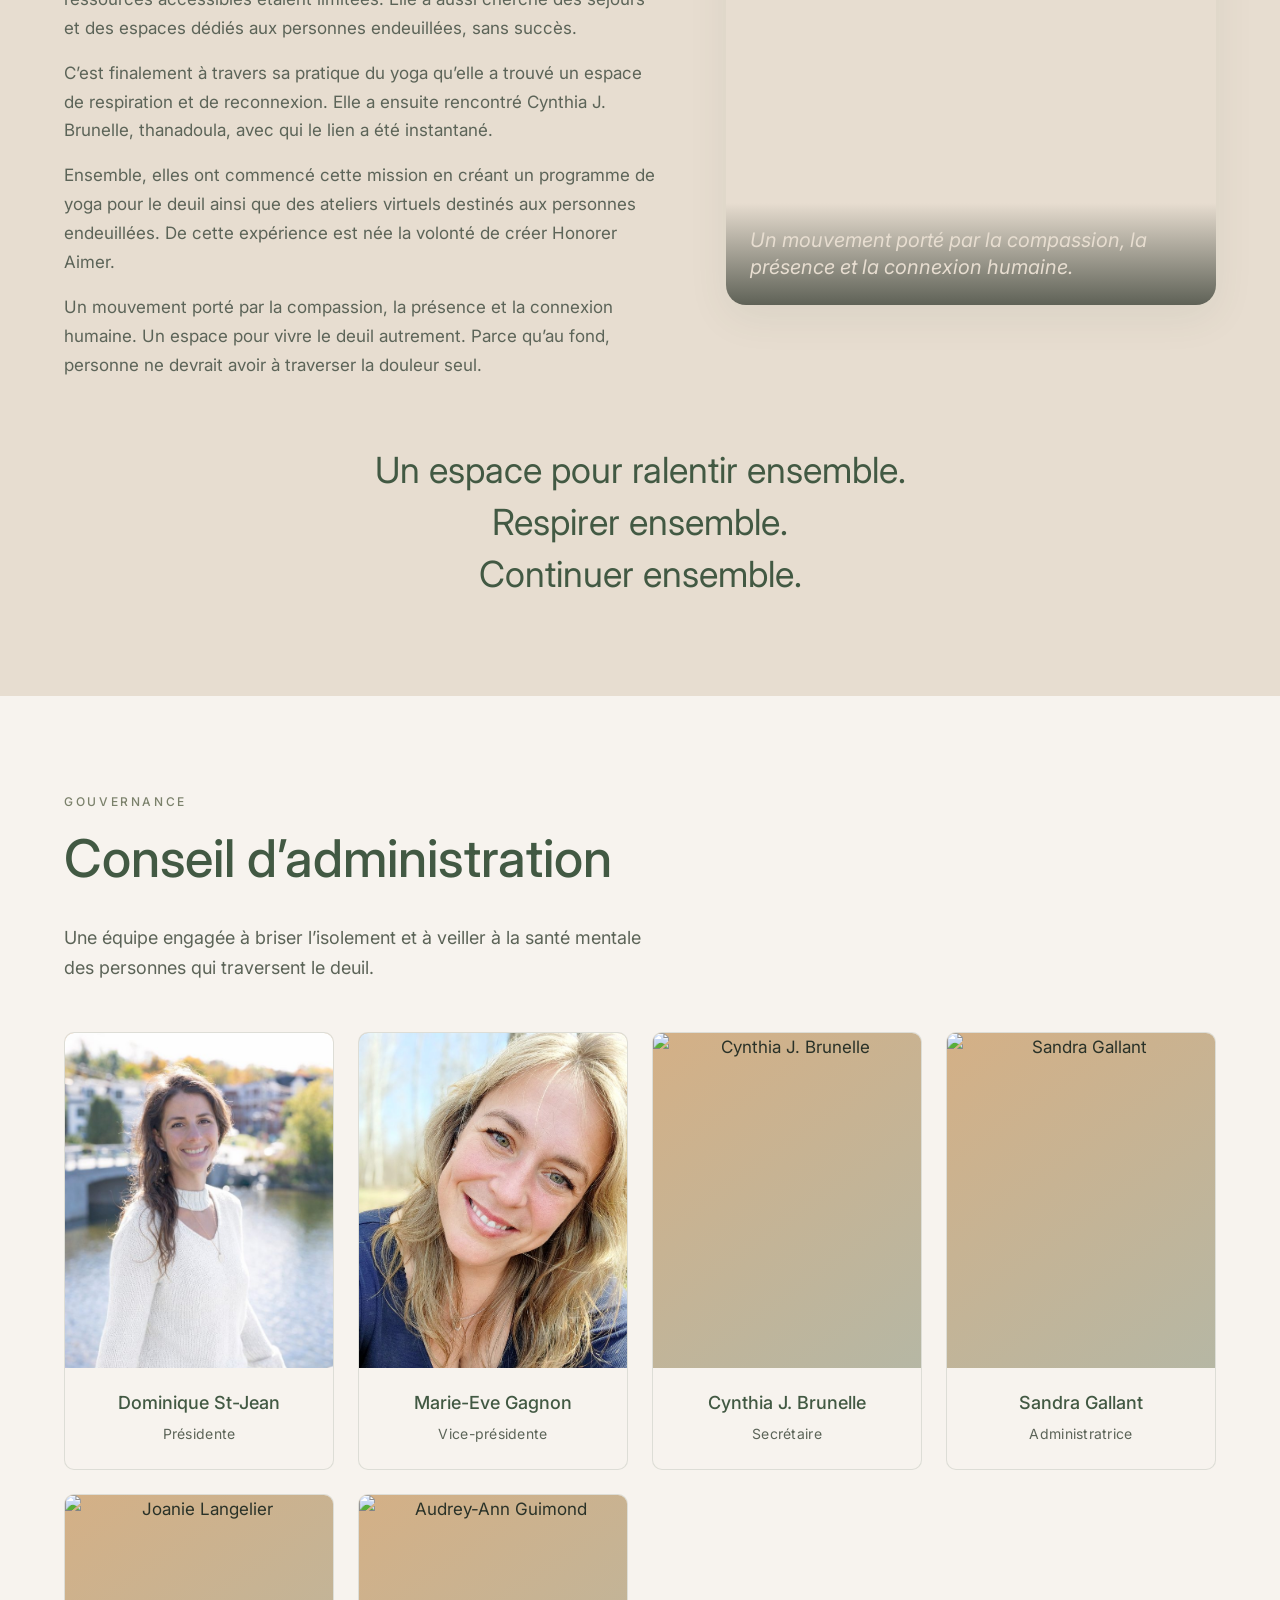
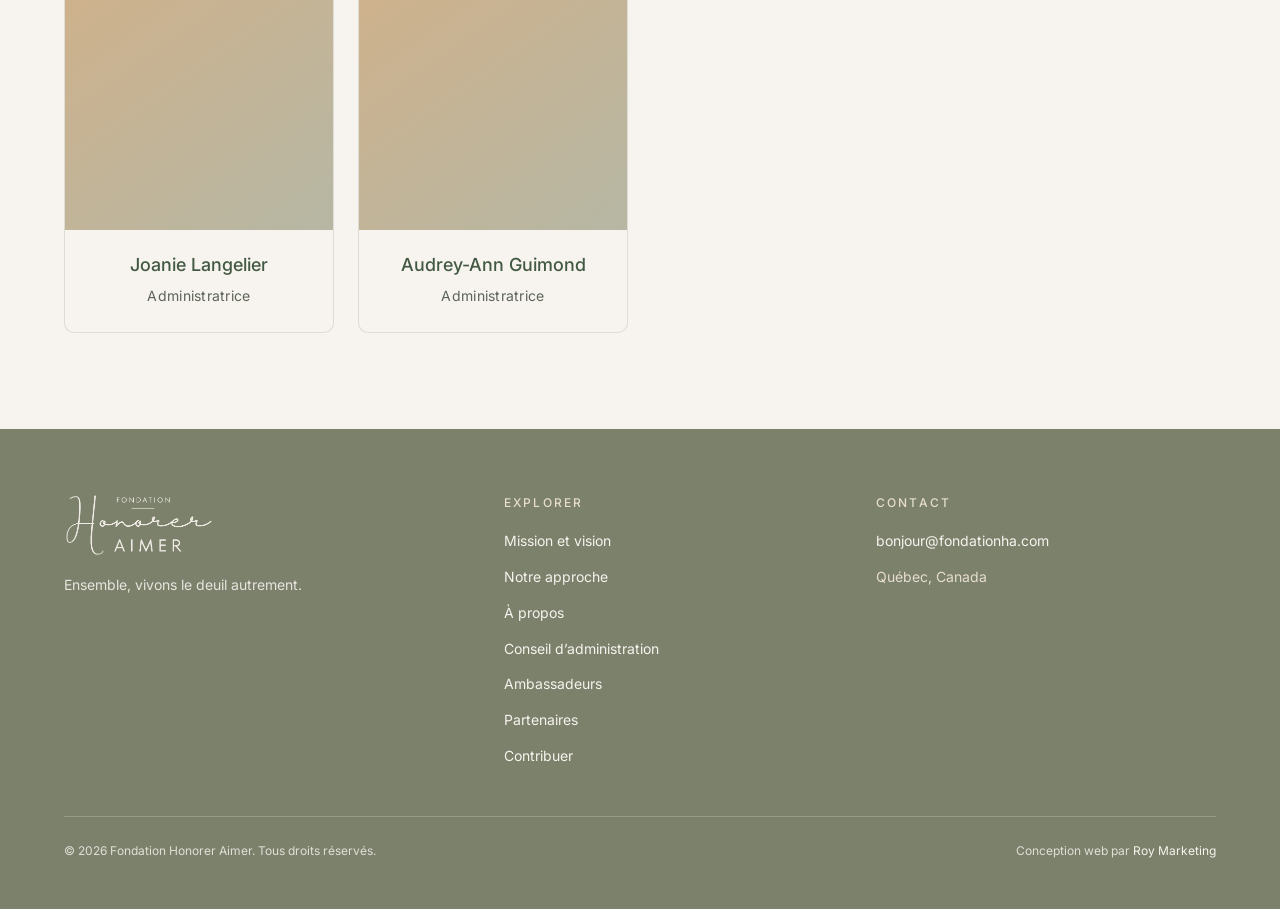
==== commit 14c2a51c: "Ajouter le menu À propos et la page Programmation. Le menu groupe Mission, Approche et Conseil, reti" ====
--- a/index.html
+++ b/index.html
@@ -1,5 +1,5 @@
 ﻿<!DOCTYPE html>
-<html lang="fr-CA">
+<html lang="fr">
 <head>
   <meta charset="UTF-8">
   <meta name="viewport" content="width=device-width, initial-scale=1.0">
@@ -9,17 +9,15 @@
 
   <meta property="og:type" content="website">
   <meta property="og:locale" content="fr_CA">
-  <meta property="og:site_name" content="Fondation Honorer Aimer">
-  <meta property="og:title" content="Fondation Honorer Aimer - Ensemble, vivons le deuil autrement">
-  <meta property="og:description" content="La Fondation Honorer Aimer rend le ressourcement spécialisé accessible aux personnes endeuillées, aux proches aidants et aux personnes en fin de vie au Québec.">
+  <meta property="og:title" content="Fondation Honorer Aimer">
+  <meta property="og:description" content="Le ressourcement spécialisé pour les personnes endeuillées, les proches aidants et les personnes en fin de vie au Québec.">
   <meta property="og:image" content="https://fondationha.com/assets/images/og-share.png">
   <meta property="og:image:width" content="1200">
   <meta property="og:image:height" content="630">
-  <meta property="og:image:alt" content="Logo de la Fondation Honorer Aimer">
-  <meta property="og:url" content="https://fondationha.com/">
+  <meta property="og:url" content="https://fondationha.com">
   <meta name="twitter:card" content="summary_large_image">
-  <meta name="twitter:title" content="Fondation Honorer Aimer - Ensemble, vivons le deuil autrement">
-  <meta name="twitter:description" content="La Fondation Honorer Aimer rend le ressourcement spécialisé accessible aux personnes endeuillées, aux proches aidants et aux personnes en fin de vie au Québec.">
+  <meta name="twitter:title" content="Fondation Honorer Aimer">
+  <meta name="twitter:description" content="Le ressourcement spécialisé pour les personnes endeuillées, les proches aidants et les personnes en fin de vie au Québec.">
   <meta name="twitter:image" content="https://fondationha.com/assets/images/og-share.png">
   <link rel="canonical" href="https://fondationha.com/">
 
@@ -28,146 +26,15 @@
   <link rel="preconnect" href="https://fonts.gstatic.com" crossorigin>
   <link href="https://fonts.googleapis.com/css2?family=Inter:wght@300;400;500&display=swap" rel="stylesheet">
   <link rel="stylesheet" href="css/tokens.css">
-  <link rel="stylesheet" href="css/styles.css?v=20261021a">
-  <!-- TODO Alexandre: faits absents du site et non inclus dans le JSON-LD : numéro d’organisme (NEQ ou enregistrement de bienfaisance), adresse civique, téléphone, nom de la fondatrice, année de fondation. -->
-  <script type="application/ld+json">
-{
-  "@context": "https://schema.org",
-  "@graph": [
-    {
-      "@type": [
-        "NGO",
-        "Organization"
-      ],
-      "@id": "https://fondationha.com/#organization",
-      "name": "Fondation Honorer Aimer",
-      "url": "https://fondationha.com/",
-      "description": "La Fondation Honorer Aimer est une fondation philanthropique québécoise organisme à but non lucratif qui rend le ressourcement spécialisé en contexte de deuil et de fin de vie accessible au plus grand nombre.",
-      "slogan": "Ensemble, vivons le deuil autrement",
-      "email": "bonjour@fondationha.com",
-      "logo": {
-        "@type": "ImageObject",
-        "@id": "https://fondationha.com/#logo",
-        "url": "https://fondationha.com/assets/images/logo.png",
-        "width": 1188,
-        "height": 507
-      },
-      "image": "https://fondationha.com/assets/images/og-share.png",
-      "areaServed": {
-        "@type": "AdministrativeArea",
-        "name": "Québec"
-      },
-      "address": {
-        "@type": "PostalAddress",
-        "addressRegion": "Québec",
-        "addressCountry": "CA"
-      },
-      "currenciesAccepted": "CAD",
-      "sameAs": [
-        "https://www.facebook.com/profile.php?id=61590563364527"
-      ],
-      "member": [
-        {
-          "@type": "Person",
-          "name": "Dominique St-Jean",
-          "jobTitle": "Présidente",
-          "image": "https://fondationha.com/assets/images/board/dominique-st-jean.jpg"
-        },
-        {
-          "@type": "Person",
-          "name": "Marie-Eve Gagnon",
-          "jobTitle": "Vice-présidente",
-          "image": "https://fondationha.com/assets/images/board/marie-eve-gagnon.jpg"
-        },
-        {
-          "@type": "Person",
-          "name": "Cynthia J. Brunelle",
-          "jobTitle": "Secrétaire",
-          "image": "https://fondationha.com/assets/images/board/cynthia-j-brunelle.webp"
-        },
-        {
-          "@type": "Person",
-          "name": "Sandra Gallant",
-          "jobTitle": "Administratrice",
-          "image": "https://fondationha.com/assets/images/board/sandra-gallant.webp"
-        },
-        {
-          "@type": "Person",
-          "name": "Joanie Langelier",
-          "jobTitle": "Administratrice",
-          "image": "https://fondationha.com/assets/images/board/joanie-langelier.webp"
-        },
-        {
-          "@type": "Person",
-          "name": "Audrey-Ann Guimond",
-          "jobTitle": "Administratrice",
-          "image": "https://fondationha.com/assets/images/board/audrey-ann-guimond.webp"
-        },
-        {
-          "@type": "Person",
-          "name": "Caroline Cazes",
-          "jobTitle": "Ambassadrice",
-          "image": "https://fondationha.com/assets/images/ambassadors/caroline-cazes.jpg",
-          "url": "https://carolinecazes.com/"
-        },
-        {
-          "@type": "Person",
-          "name": "Marion Vallerand",
-          "jobTitle": "Ambassadrice",
-          "image": "https://fondationha.com/assets/images/ambassadors/marion-vallerand.webp"
-        }
-      ],
-      "potentialAction": {
-        "@type": "DonateAction",
-        "name": "Faire un don",
-        "target": "https://fondationha.com/dons.html",
-        "description": "Montants suggérés de 25, 50, 100 et 250 CAD, ou un montant libre. Paiement sécurisé via Stripe. La fondation n’émet pas de reçu pour le moment.",
-        "recipient": {
-          "@id": "https://fondationha.com/#organization"
-        }
-      }
-    },
-    {
-      "@type": "WebSite",
-      "@id": "https://fondationha.com/#website",
-      "url": "https://fondationha.com/",
-      "name": "Fondation Honorer Aimer",
-      "inLanguage": "fr-CA",
-      "publisher": {
-        "@id": "https://fondationha.com/#organization"
-      }
-    },
-    {
-      "@type": "WebPage",
-      "@id": "https://fondationha.com/#webpage",
-      "url": "https://fondationha.com/",
-      "name": "Fondation Honorer Aimer - Ensemble, vivons le deuil autrement",
-      "description": "La Fondation Honorer Aimer rend le ressourcement spécialisé accessible aux personnes endeuillées, aux proches aidants et aux personnes en fin de vie au Québec.",
-      "inLanguage": "fr-CA",
-      "isPartOf": {
-        "@id": "https://fondationha.com/#website"
-      },
-      "about": {
-        "@id": "https://fondationha.com/#organization"
-      },
-      "primaryImageOfPage": {
-        "@type": "ImageObject",
-        "url": "https://fondationha.com/assets/images/og-share.png"
-      },
-      "publisher": {
-        "@id": "https://fondationha.com/#organization"
-      }
-    }
-  ]
-}
-  </script>
+  <link rel="stylesheet" href="css/styles.css?v=20261008a">
+  <link rel="stylesheet" href="css/menu.css?v=20261026a">
 </head>
 <body data-page="accueil">
   <a class="sr-only" href="#contenu">Aller au contenu</a>
 
   <header class="site-header">
     <div class="container site-header__inner">
-      <a class="logo" href="/" aria-label="Fondation Honorer Aimer - Accueil">
+      <a class="logo" href="index.html" aria-label="Fondation Honorer Aimer - Accueil">
         <img src="assets/images/logo.png" alt="Fondation Honorer Aimer" width="200" height="85">
       </a>
 
@@ -179,14 +46,18 @@
 
       <nav class="site-nav" id="navigation" aria-label="Navigation principale">
         <ul class="site-nav__list">
-          <li><a href="/" data-page="accueil">Accueil</a></li>
-          <li><a href="mission.html" data-page="mission">Mission</a></li>
-          <li><a href="approche.html" data-page="approche">Approche</a></li>
-          <li><a href="a-propos.html" data-page="a-propos">À propos</a></li>
-          <li><a href="conseil.html" data-page="conseil">Conseil</a></li>
+          <li><a href="index.html" data-page="accueil">Accueil</a></li>
+          <li class="nav-item nav-item--sub">
+            <button type="button" class="nav-sub__toggle" aria-expanded="false" aria-controls="nav-a-propos" data-nav-group="a-propos">À propos<span class="nav-sub__chevron" aria-hidden="true"></span></button>
+            <ul class="nav-sub" id="nav-a-propos" hidden>
+              <li><a href="mission.html" data-page="mission">Mission</a></li>
+              <li><a href="approche.html" data-page="approche">Approche</a></li>
+              <li><a href="conseil.html" data-page="conseil">Conseil</a></li>
+            </ul>
+          </li>
           <li><a href="ambassadeurs.html" data-page="ambassadeurs">Ambassadeurs</a></li>
           <li><a href="partenaires.html" data-page="partenaires">Partenaires</a></li>
-          <li><a class="nav-link--dons" href="dons.html" data-page="dons">Dons</a></li>
+          <li><a href="programmation.html" data-page="programmation">Programmation</a></li>
         </ul>
         <div class="site-nav__cta">
           <a class="btn btn--primary" href="#dons">Contribuer</a>
@@ -202,12 +73,12 @@
   <main id="contenu">
     <!-- Hero -->
     <section class="hero" id="accueil" aria-labelledby="hero-title">
-      <div class="hero__bg">
+      <div class="hero__bg" aria-hidden="true">
         <img
-          src="assets/images/photos/bougie.webp"
-          alt="Bougie allumée"
-          width="1800"
-          height="2400"
+          src="assets/images/photos/bougie.jpg"
+          alt=""
+          width="2000"
+          height="1333"
           fetchpriority="high"
         >
       </div>
@@ -426,10 +297,10 @@
 
           <aside class="about-aside about-aside--real reveal">
             <img
-              src="assets/images/photos/exterieur.webp"
+              src="assets/images/photos/exterieur.jpg"
               alt="Des femmes de la fondation à l’extérieur d’un bâtiment"
-              width="1400"
-              height="1750"
+              width="1600"
+              height="2000"
               loading="lazy"
             >
             <p class="about-aside__caption">Un mouvement porté par la compassion, la présence et la connexion humaine.</p>
@@ -476,7 +347,7 @@
           </li>
           <li class="board-card reveal">
             <div class="board-card__media">
-              <img src="assets/images/board/cynthia-j-brunelle.webp" alt="Cynthia J. Brunelle" width="599" height="900" loading="lazy" decoding="async">
+              <img src="assets/images/board/cynthia-j-brunelle.jpg" alt="Cynthia J. Brunelle" width="599" height="900" loading="lazy" decoding="async">
             </div>
             <div class="board-card__body">
               <h3>Cynthia J. Brunelle</h3>
@@ -485,7 +356,7 @@
           </li>
           <li class="board-card reveal">
             <div class="board-card__media">
-              <img src="assets/images/board/sandra-gallant.webp" alt="Sandra Gallant" width="900" height="900" loading="lazy" decoding="async">
+              <img src="assets/images/board/sandra-gallant.jpg" alt="Sandra Gallant" width="900" height="900" loading="lazy" decoding="async">
             </div>
             <div class="board-card__body">
               <h3>Sandra Gallant</h3>
@@ -494,7 +365,7 @@
           </li>
           <li class="board-card reveal">
             <div class="board-card__media">
-              <img src="assets/images/board/joanie-langelier.webp" alt="Joanie Langelier" width="900" height="1350" loading="lazy" decoding="async">
+              <img src="assets/images/board/joanie-langelier.jpg" alt="Joanie Langelier" width="900" height="1350" loading="lazy" decoding="async">
             </div>
             <div class="board-card__body">
               <h3>Joanie Langelier</h3>
@@ -503,7 +374,7 @@
           </li>
           <li class="board-card reveal">
             <div class="board-card__media">
-              <img src="assets/images/board/audrey-ann-guimond.webp" alt="Audrey-Ann Guimond" width="900" height="1056" loading="lazy" decoding="async">
+              <img src="assets/images/board/audrey-ann-guimond.jpg" alt="Audrey-Ann Guimond" width="900" height="1056" loading="lazy" decoding="async">
             </div>
             <div class="board-card__body">
               <h3>Audrey-Ann Guimond</h3>
@@ -554,7 +425,7 @@
     </div>
   </footer>
 
-  <script type="module" src="js/main.js?v=20260825c"></script>
+  <script type="module" src="js/main.js?v=20261026a"></script>
   <script>
     document.getElementById("year").textContent = String(new Date().getFullYear());
   </script>
--- a/css/menu.css
+++ b/css/menu.css
@@ -0,0 +1,294 @@
+/* Menu À propos et page Programmation.
+   Chargé après styles.css. Ne modifie pas les règles existantes. */
+
+.nav-item--sub {
+  position: relative;
+}
+
+.nav-sub__toggle {
+  display: flex;
+  align-items: center;
+  justify-content: space-between;
+  gap: 0.75rem;
+  width: 100%;
+  margin: 0;
+  padding: var(--space-3) 0;
+  font-family: inherit;
+  font-size: var(--fs-md);
+  font-weight: 400;
+  line-height: inherit;
+  letter-spacing: normal;
+  color: var(--vert-fonce);
+  text-align: left;
+  background: transparent;
+  border: 0;
+  border-bottom: 1px solid var(--color-border);
+  border-radius: 0;
+  cursor: pointer;
+}
+
+.nav-sub__toggle:hover,
+.nav-sub__toggle[aria-expanded="true"] {
+  color: var(--vert-fonce);
+}
+
+.nav-sub__toggle[aria-current="true"] {
+  color: var(--vert-fonce);
+  font-weight: 500;
+  box-shadow: inset 0 -2px 0 var(--vert-fonce);
+}
+
+.nav-sub__chevron {
+  display: inline-block;
+  width: 0.45rem;
+  height: 0.45rem;
+  border-right: 1.5px solid currentColor;
+  border-bottom: 1.5px solid currentColor;
+  transform: translateY(-0.12rem) rotate(45deg);
+  flex-shrink: 0;
+}
+
+.nav-item--sub.is-open > .nav-sub__toggle .nav-sub__chevron {
+  transform: translateY(0.12rem) rotate(225deg);
+}
+
+.nav-sub {
+  margin: 0;
+  padding: 0 0 0 var(--space-4);
+}
+
+.nav-sub a {
+  font-size: 1rem;
+}
+
+.site-nav .nav-sub a:hover,
+.site-nav .nav-sub a[aria-current="page"] {
+  color: var(--vert-fonce);
+}
+
+.site-nav .nav-sub a[aria-current="page"] {
+  font-weight: 500;
+  box-shadow: inset 2px 0 0 var(--vert-fonce);
+}
+
+@media (min-width: 960px) {
+  .nav-sub__toggle {
+    width: auto;
+    padding: 0;
+    font-size: 0.8125rem;
+    letter-spacing: 0.02em;
+    white-space: nowrap;
+    border-bottom: 0;
+    gap: 0.35rem;
+  }
+
+  .nav-sub__toggle[aria-current="true"] {
+    box-shadow: inset 0 -2px 0 var(--vert-fonce);
+  }
+
+  .nav-item--sub.is-open > .nav-sub {
+    position: absolute;
+    top: calc(100% + 0.85rem);
+    left: 0;
+    z-index: 40;
+    min-width: 13.5rem;
+    padding: var(--space-2) 0;
+    background: var(--blanc);
+    border: 1px solid var(--color-border);
+    border-radius: var(--radius-md);
+    box-shadow: var(--shadow-card);
+  }
+
+  .nav-sub a {
+    padding: 0.7rem 1rem;
+    font-size: 0.8125rem;
+    border-bottom: 0;
+  }
+
+  .nav-sub a:hover {
+    background: rgba(66, 89, 67, 0.06);
+  }
+}
+
+@media (min-width: 960px) and (max-width: 1120px) {
+  .nav-sub__toggle {
+    font-size: 0.75rem;
+  }
+}
+
+/* Programmation */
+.prog-filters__label {
+  margin: 0 0 var(--space-3);
+  font-size: var(--fs-xs);
+  font-weight: 500;
+  letter-spacing: 0.16em;
+  text-transform: uppercase;
+  color: var(--vert-fonce);
+}
+
+.prog-filters {
+  display: flex;
+  flex-wrap: wrap;
+  gap: var(--space-2);
+  margin: 0 0 var(--space-4);
+}
+
+.prog-filter {
+  min-height: 2.75rem;
+  padding: 0.5rem 1rem;
+  font-family: inherit;
+  font-size: var(--fs-sm);
+  font-weight: 500;
+  line-height: 1.2;
+  color: var(--vert-fonce);
+  background: transparent;
+  border: 1px solid var(--color-border-strong);
+  border-radius: var(--radius-pill);
+  cursor: pointer;
+}
+
+.prog-filter:hover {
+  border-color: var(--vert-fonce);
+}
+
+.prog-filter[aria-pressed="true"] {
+  background: var(--vert-fonce);
+  border-color: var(--vert-fonce);
+  color: var(--creme);
+}
+
+.prog-filter[aria-pressed="true"]:hover {
+  color: var(--creme);
+}
+
+.prog-status {
+  margin: 0 0 var(--space-5);
+  font-size: var(--fs-sm);
+  color: var(--color-text-muted);
+}
+
+.prog-empty {
+  margin: 0;
+  color: var(--vert-fonce);
+}
+
+.prog-list {
+  display: grid;
+  gap: var(--space-5);
+}
+
+@media (min-width: 700px) {
+  .prog-list {
+    grid-template-columns: 1fr 1fr;
+  }
+}
+
+@media (min-width: 1100px) {
+  .prog-list {
+    grid-template-columns: 1fr 1fr 1fr;
+  }
+}
+
+.prog-card {
+  position: relative;
+  display: flex;
+  flex-direction: column;
+  height: 100%;
+  background: var(--blanc);
+  border: 1px solid var(--color-border);
+  border-radius: var(--radius-md);
+  overflow: hidden;
+}
+
+.prog-card__media {
+  min-height: 8.5rem;
+  background:
+    linear-gradient(145deg, rgba(66, 89, 67, 0.2), rgba(167, 131, 99, 0.22)),
+    var(--creme);
+}
+
+.prog-card__media img {
+  width: 100%;
+  height: 8.5rem;
+  object-fit: cover;
+}
+
+.prog-card__body {
+  display: flex;
+  flex-direction: column;
+  align-items: flex-start;
+  gap: var(--space-2);
+  flex: 1;
+  padding: var(--space-5);
+}
+
+.prog-card__body > :first-child {
+  margin-top: 0;
+}
+
+.prog-badge {
+  position: absolute;
+  top: 0.75rem;
+  left: 0.75rem;
+  margin: 0;
+  padding: 0.2rem 0.55rem;
+  font-size: var(--fs-xs);
+  font-weight: 500;
+  letter-spacing: 0.06em;
+  color: var(--creme);
+  background: var(--vert-fonce);
+  border-radius: var(--radius-pill);
+}
+
+.prog-card__date,
+.prog-card__category,
+.prog-card__place,
+.prog-card__spots,
+.prog-card__text {
+  margin: 0;
+}
+
+.prog-card__date {
+  font-size: var(--fs-sm);
+  font-weight: 500;
+  color: var(--vert-fonce);
+}
+
+.prog-card__category {
+  font-size: var(--fs-xs);
+  font-weight: 500;
+  letter-spacing: 0.12em;
+  text-transform: uppercase;
+  color: var(--vert-fonce);
+}
+
+.prog-card__title {
+  margin: 0;
+  font-size: var(--fs-lg);
+}
+
+.prog-card__text,
+.prog-card__place {
+  font-size: var(--fs-sm);
+  color: var(--color-text-muted);
+}
+
+.prog-card__spots {
+  font-size: var(--fs-sm);
+  font-weight: 500;
+  color: var(--vert-fonce);
+}
+
+.prog-card__spots.is-full {
+  letter-spacing: 0.02em;
+}
+
+.prog-card .btn {
+  margin-top: auto;
+}
+
+@media (max-width: 639px) {
+  .prog-card .btn {
+    width: 100%;
+  }
+}
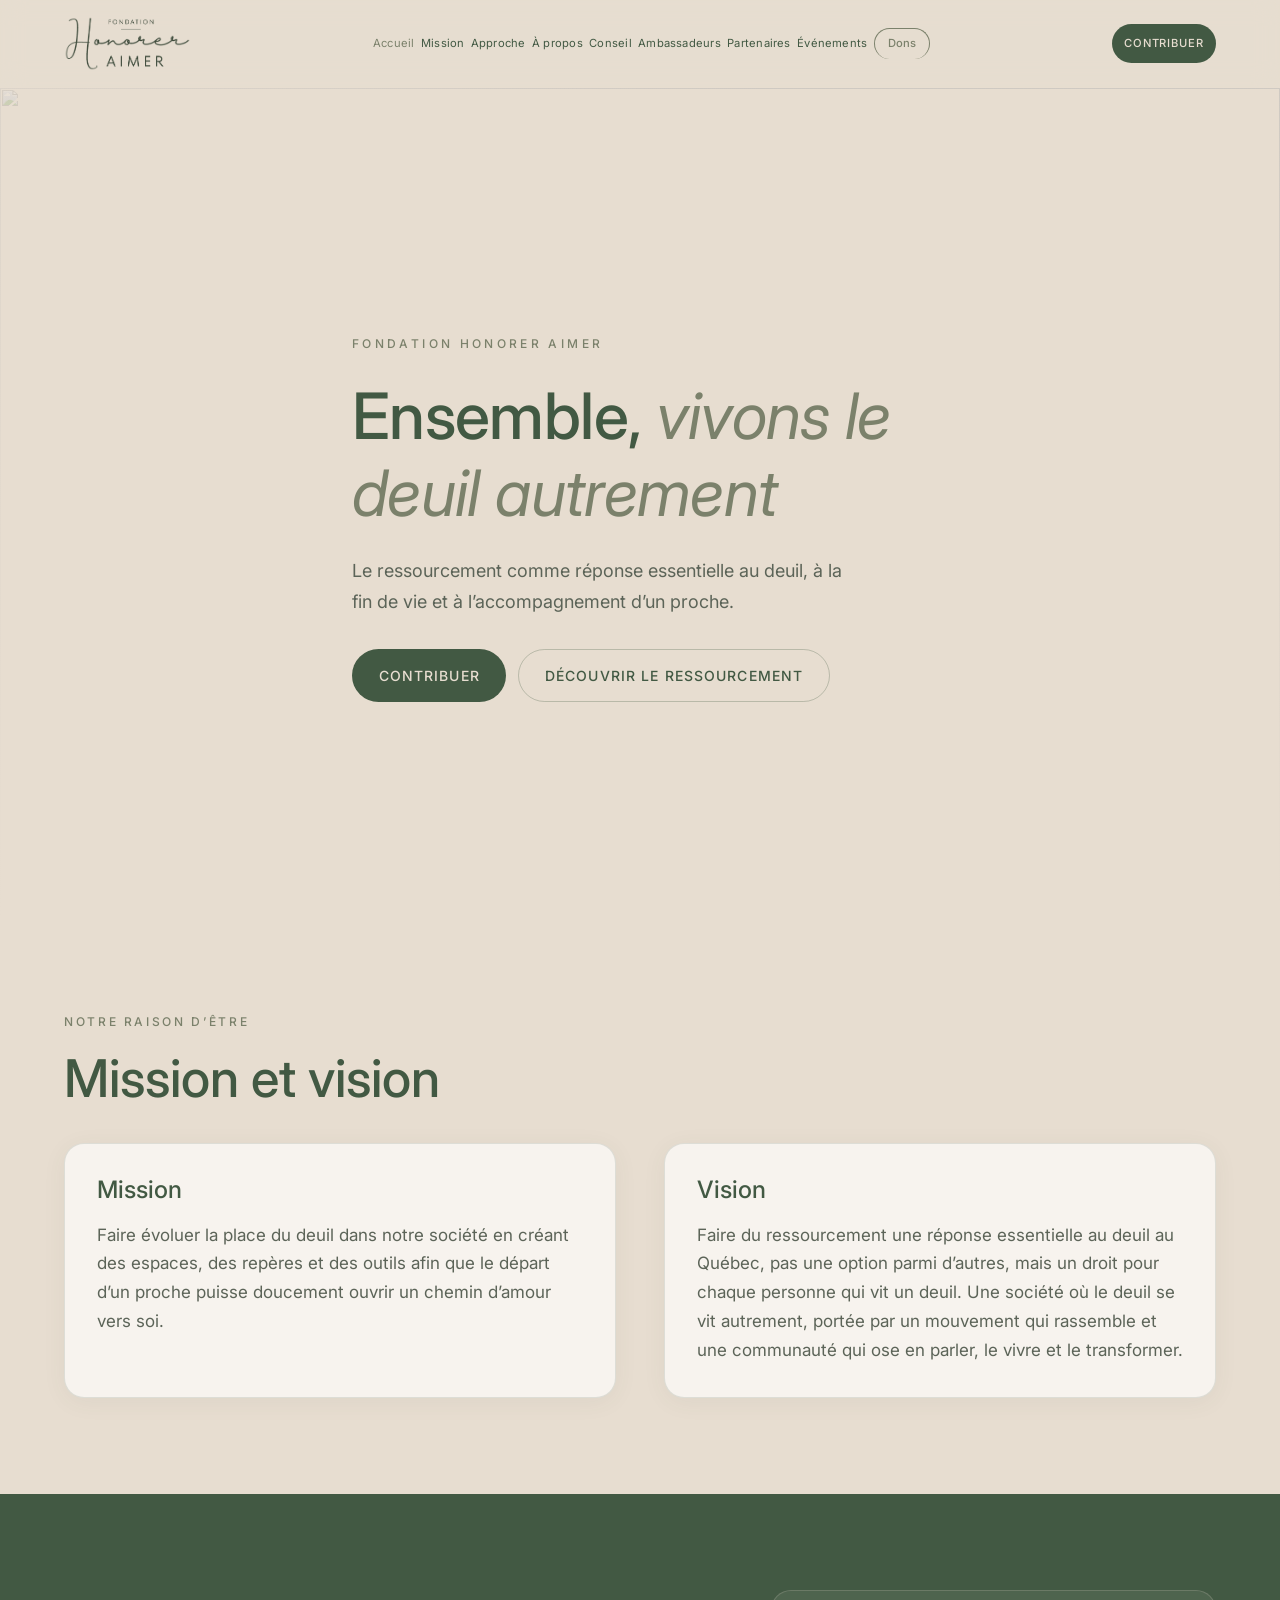
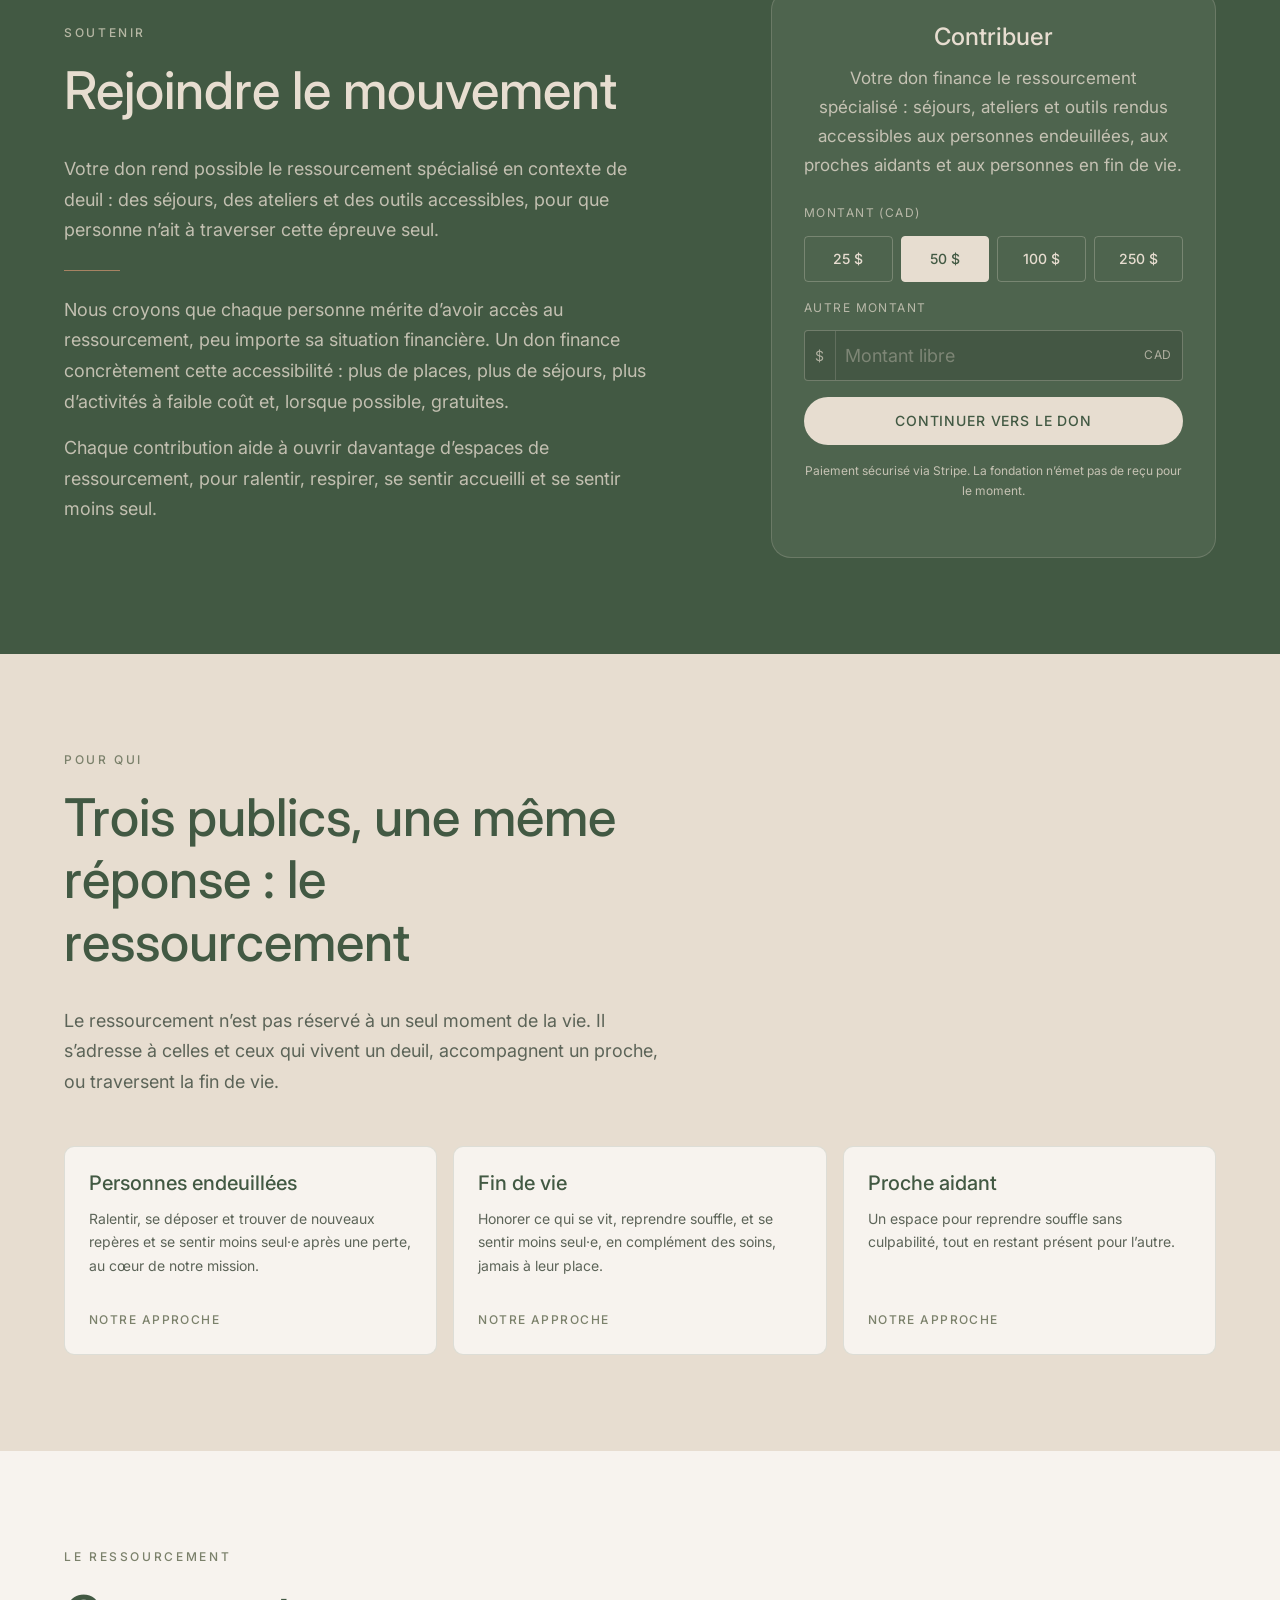
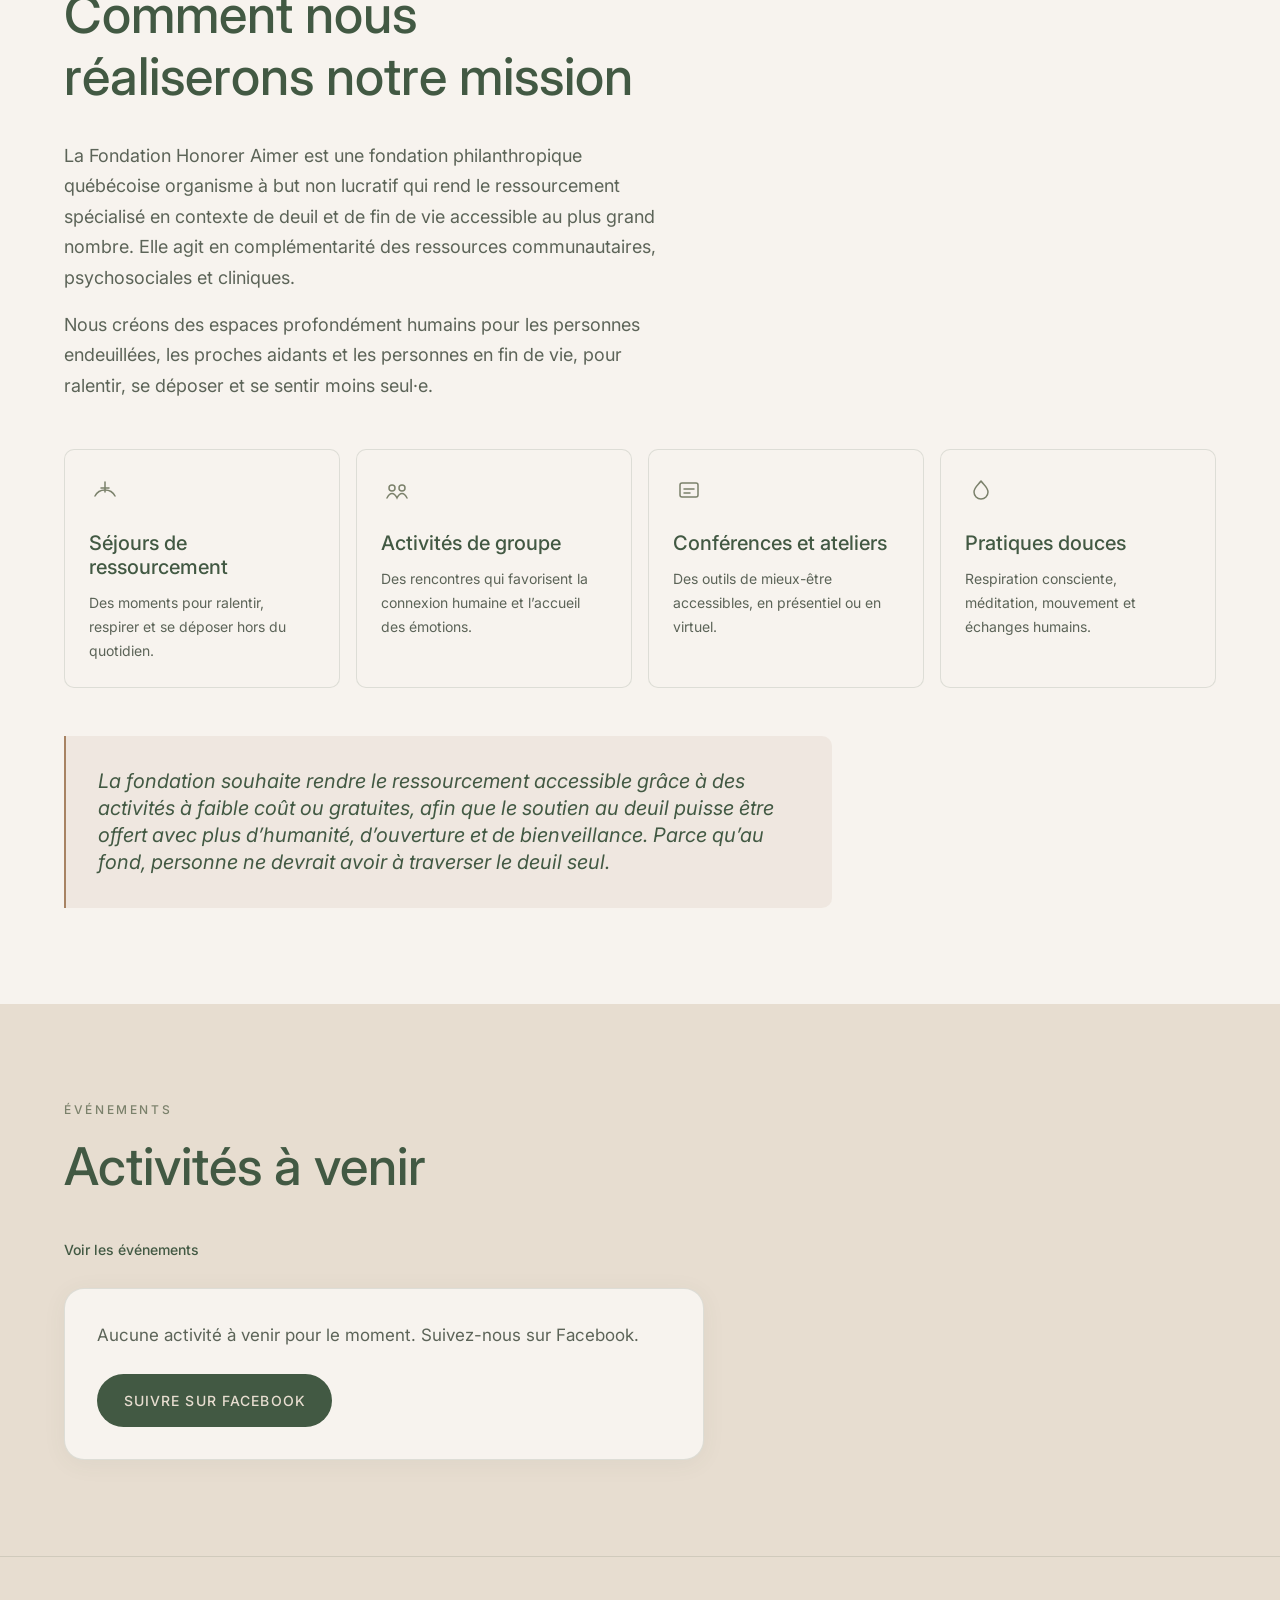
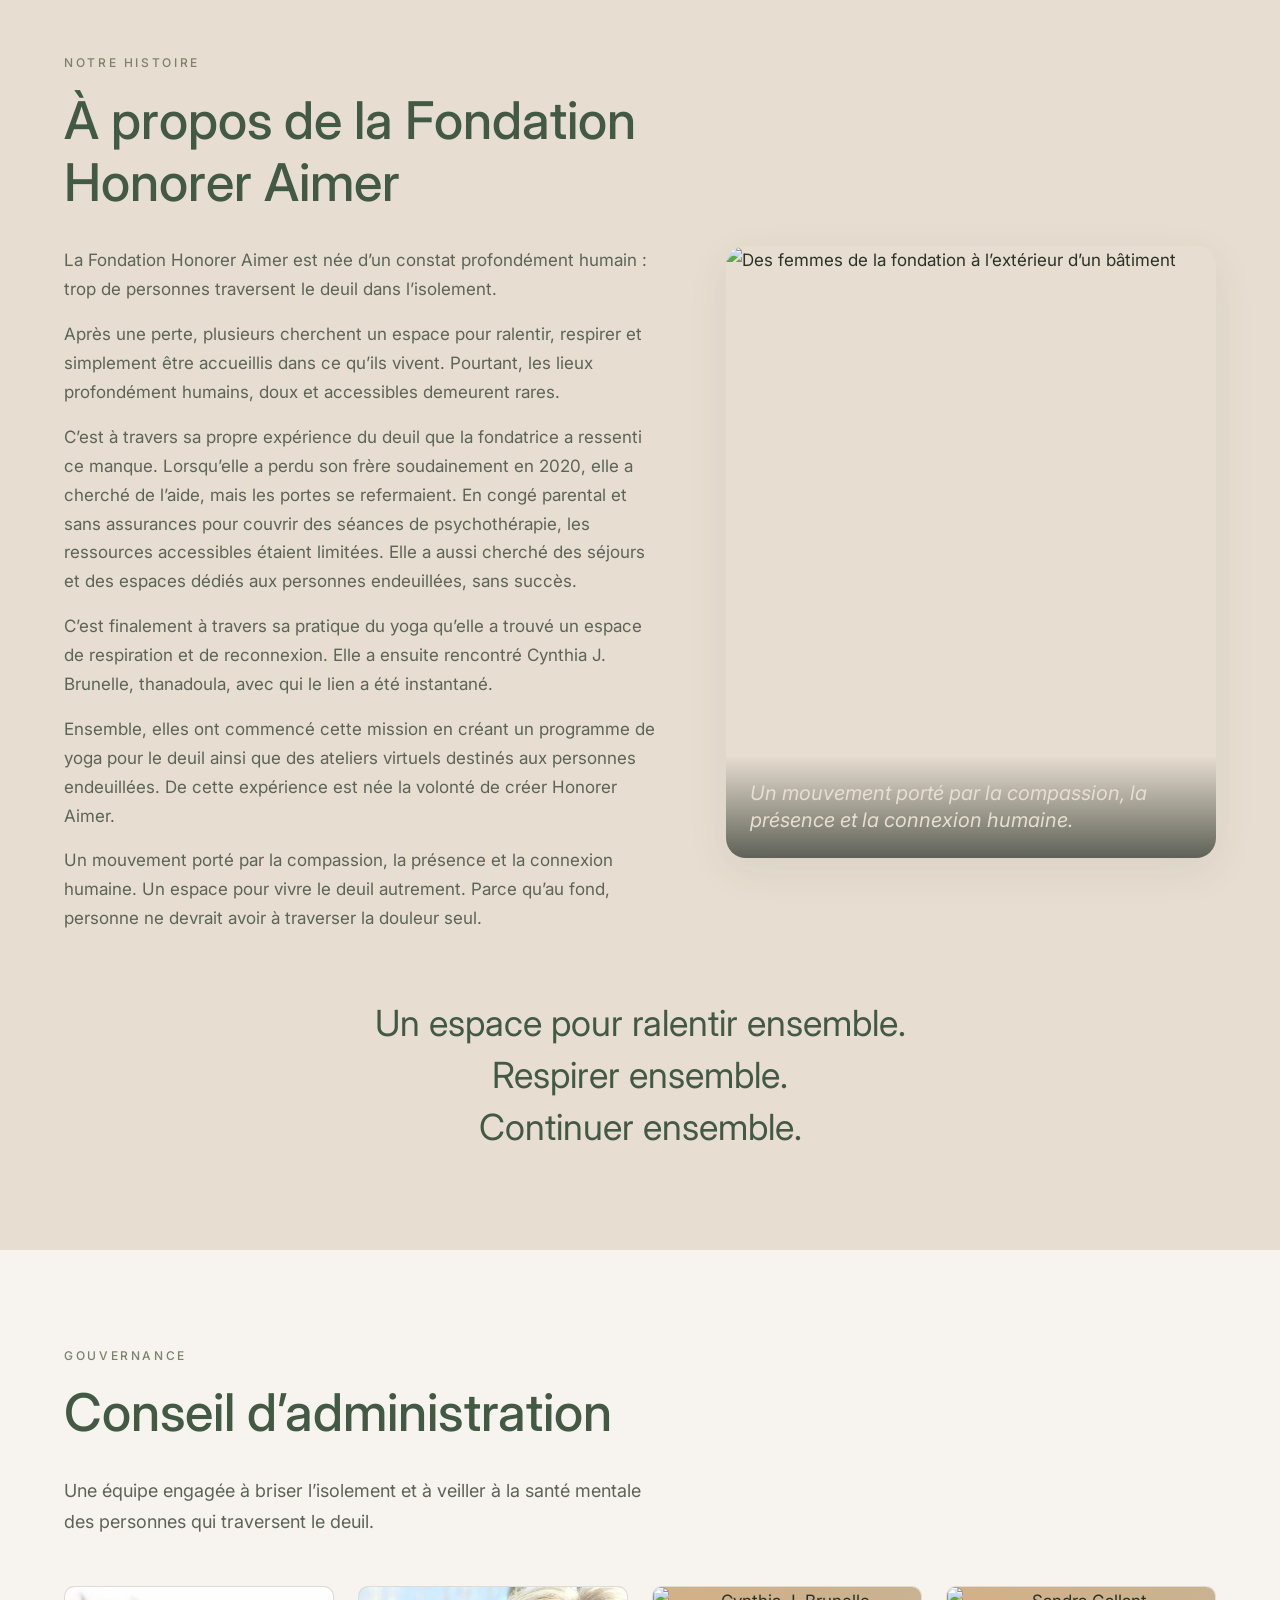
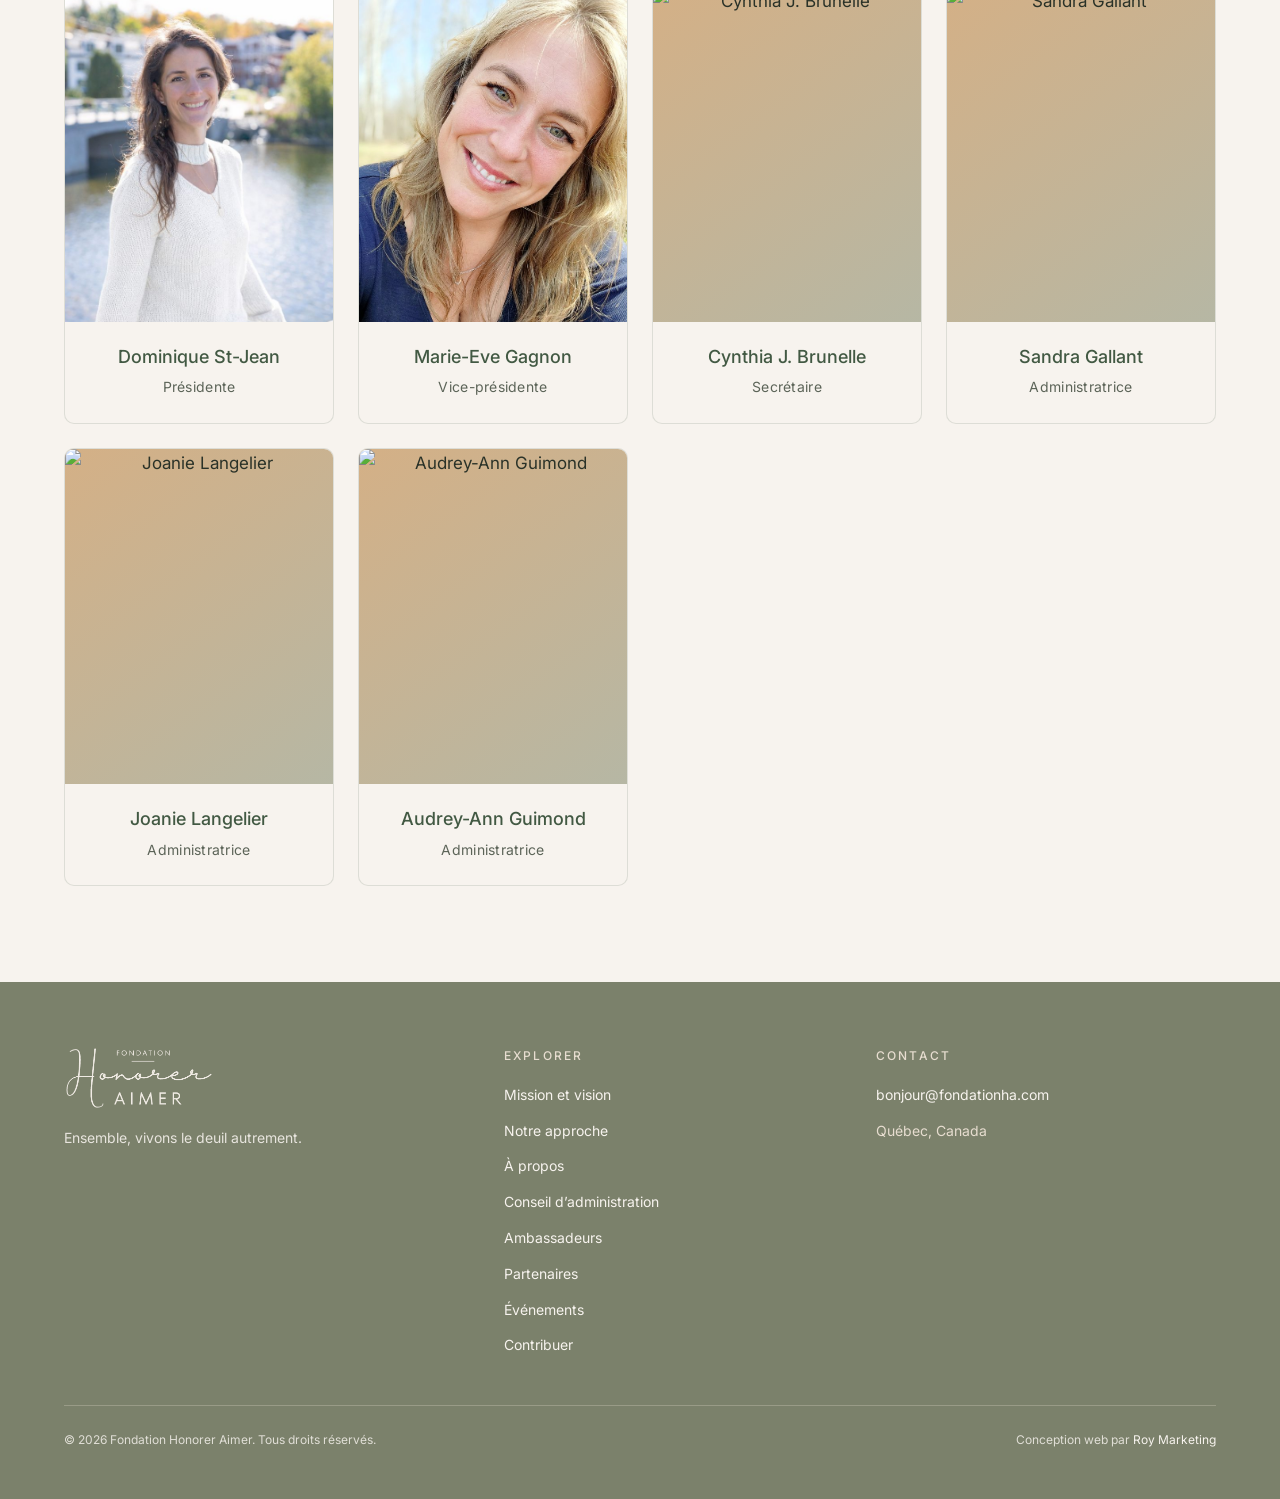
==== commit 5b98513b: "Ajouter la page Événements, vide tant qu'aucune activité n'est inscrite. Le site publié n'a aucun en" ====
--- a/index.html
+++ b/index.html
@@ -26,8 +26,7 @@
   <link rel="preconnect" href="https://fonts.gstatic.com" crossorigin>
   <link href="https://fonts.googleapis.com/css2?family=Inter:wght@300;400;500&display=swap" rel="stylesheet">
   <link rel="stylesheet" href="css/tokens.css">
-  <link rel="stylesheet" href="css/styles.css?v=20261008a">
-  <link rel="stylesheet" href="css/menu.css?v=20261026a">
+  <link rel="stylesheet" href="css/styles.css?v=20261109a">
 </head>
 <body data-page="accueil">
   <a class="sr-only" href="#contenu">Aller au contenu</a>
@@ -47,17 +46,14 @@
       <nav class="site-nav" id="navigation" aria-label="Navigation principale">
         <ul class="site-nav__list">
           <li><a href="index.html" data-page="accueil">Accueil</a></li>
-          <li class="nav-item nav-item--sub">
-            <button type="button" class="nav-sub__toggle" aria-expanded="false" aria-controls="nav-a-propos" data-nav-group="a-propos">À propos<span class="nav-sub__chevron" aria-hidden="true"></span></button>
-            <ul class="nav-sub" id="nav-a-propos" hidden>
-              <li><a href="mission.html" data-page="mission">Mission</a></li>
-              <li><a href="approche.html" data-page="approche">Approche</a></li>
-              <li><a href="conseil.html" data-page="conseil">Conseil</a></li>
-            </ul>
-          </li>
+          <li><a href="mission.html" data-page="mission">Mission</a></li>
+          <li><a href="approche.html" data-page="approche">Approche</a></li>
+          <li><a href="a-propos.html" data-page="a-propos">À propos</a></li>
+          <li><a href="conseil.html" data-page="conseil">Conseil</a></li>
           <li><a href="ambassadeurs.html" data-page="ambassadeurs">Ambassadeurs</a></li>
           <li><a href="partenaires.html" data-page="partenaires">Partenaires</a></li>
-          <li><a href="programmation.html" data-page="programmation">Programmation</a></li>
+          <li><a href="evenements.html" data-page="evenements">Événements</a></li>
+          <li><a class="nav-link--dons" href="dons.html" data-page="dons">Dons</a></li>
         </ul>
         <div class="site-nav__cta">
           <a class="btn btn--primary" href="#dons">Contribuer</a>
@@ -265,6 +261,25 @@
       </div>
     </section>
 
+    <section class="section" id="evenements" aria-labelledby="evenements-title">
+      <div class="container events-teaser">
+        <div class="reveal">
+          <span class="section__label">Événements</span>
+          <h2 class="section__title" id="evenements-title">Activités à venir</h2>
+          <a class="events-teaser__more" href="evenements.html">Voir les événements</a>
+        </div>
+        <div data-events-root data-events-limit="2">
+          <div class="events-empty reveal" data-events-empty>
+            <p>Aucune activité à venir pour le moment. Suivez-nous sur Facebook.</p>
+            <div class="btn-row">
+              <a class="btn btn--primary" href="https://www.facebook.com/profile.php?id=61590563364527" target="_blank" rel="noopener noreferrer">Suivre sur Facebook</a>
+            </div>
+          </div>
+          <ul class="events-list" data-events-list hidden></ul>
+        </div>
+      </div>
+    </section>
+
     <!-- À propos -->
     <section class="section" id="a-propos" aria-labelledby="apropos-title">
       <div class="container">
@@ -403,6 +418,7 @@
             <li><a href="conseil.html">Conseil d’administration</a></li>
             <li><a href="ambassadeurs.html">Ambassadeurs</a></li>
             <li><a href="partenaires.html">Partenaires</a></li>
+            <li><a href="evenements.html">Événements</a></li>
             <li><a href="dons.html">Contribuer</a></li>
           </ul>
         </div>
@@ -425,7 +441,7 @@
     </div>
   </footer>
 
-  <script type="module" src="js/main.js?v=20261026a"></script>
+  <script type="module" src="js/main.js?v=20261109a"></script>
   <script>
     document.getElementById("year").textContent = String(new Date().getFullYear());
   </script>
--- a/css/styles.css
+++ b/css/styles.css
@@ -171,7 +171,7 @@
 }
 
 .page-hero--photo {
-  --page-image: url("../assets/images/photos/bougie.webp");
+  --page-image: url("../assets/images/photos/bougie.jpg");
 }
 
 .mt-6 {
@@ -437,6 +437,29 @@
   height: 100dvh;
 }
 
+/* Keep the logo and the close button in the top bar.
+   The open header grows to the viewport, and the inner row was
+   centering those controls behind the menu. */
+@media (max-width: 959px) {
+  .site-header.is-nav-open .site-header__inner {
+    align-items: flex-start;
+  }
+
+  .site-header.is-nav-open .logo,
+  .site-header.is-nav-open .nav-toggle {
+    position: relative;
+    z-index: 5;
+  }
+
+  .site-header.is-nav-open .logo {
+    margin-top: calc((var(--header-h) - 4.25rem) / 2);
+  }
+
+  .site-header.is-nav-open .nav-toggle {
+    margin-top: calc((var(--header-h) - 2.75rem) / 2);
+  }
+}
+
 .site-nav {
   position: absolute;
   top: var(--header-h);
@@ -1394,12 +1417,113 @@
   max-width: min(17rem, 82vw);
 }
 
-@media (min-width: 960px) and (max-width: 1120px) {
+/* Événements */
+.events-teaser {
+  display: grid;
+  gap: var(--space-6);
+  align-items: start;
+}
+
+#evenements {
+  border-bottom: 1px solid var(--color-border);
+}
+
+.events-teaser .section__title {
+  max-width: 16em;
+}
+
+.events-teaser__more {
+  display: inline-block;
+  margin-top: var(--space-2);
+  font-size: var(--fs-sm);
+  font-weight: 500;
+  color: var(--vert-fonce);
+  text-decoration: none;
+}
+
+.events-teaser__more:hover {
+  color: var(--vert-sauge);
+}
+
+.events-empty {
+  max-width: 40rem;
+  background: var(--blanc);
+  border: 1px solid var(--color-border);
+  border-radius: var(--radius-lg);
+  padding: var(--space-6);
+  box-shadow: var(--shadow-card);
+}
+
+.events-empty p {
+  color: var(--color-text-muted);
+  max-width: 36rem;
+  margin-bottom: var(--space-5);
+}
+
+.events-list {
+  list-style: none;
+  display: grid;
+  gap: var(--space-4);
+  margin: 0;
+  padding: 0;
+  max-width: 40rem;
+}
+
+.event-card {
+  background: var(--blanc);
+  border: 1px solid var(--color-border);
+  border-radius: var(--radius-lg);
+  padding: var(--space-6);
+  box-shadow: var(--shadow-card);
+}
+
+.event-card__date {
+  font-size: var(--fs-xs);
+  font-weight: 500;
+  letter-spacing: 0.04em;
+  color: var(--vert-sauge);
+  margin-bottom: var(--space-3);
+}
+
+.event-card h3 {
+  font-size: var(--fs-xl);
+  margin-bottom: var(--space-3);
+}
+
+.event-card__meta,
+.event-card__resume {
+  color: var(--color-text-muted);
+  font-size: var(--fs-sm);
+}
+
+.event-card__resume {
+  margin-top: var(--space-3);
+}
+
+.event-card__link {
+  margin-top: var(--space-5);
+}
+
+@media (min-width: 800px) {
+  .events-teaser {
+    gap: var(--space-5);
+  }
+}
+
+@media (min-width: 960px) and (max-width: 1280px) {
+  .logo img {
+    height: 3.4rem;
+  }
+
   .site-nav__list {
-    gap: 0.4rem 0.55rem;
+    gap: 0.2rem 0.4rem;
   }
 
   .site-nav a {
-    font-size: 0.75rem;
-  }
-}
+    font-size: 0.7rem;
+  }
+
+  .header-actions .btn {
+    padding: 0.45rem 0.7rem;
+  }
+}
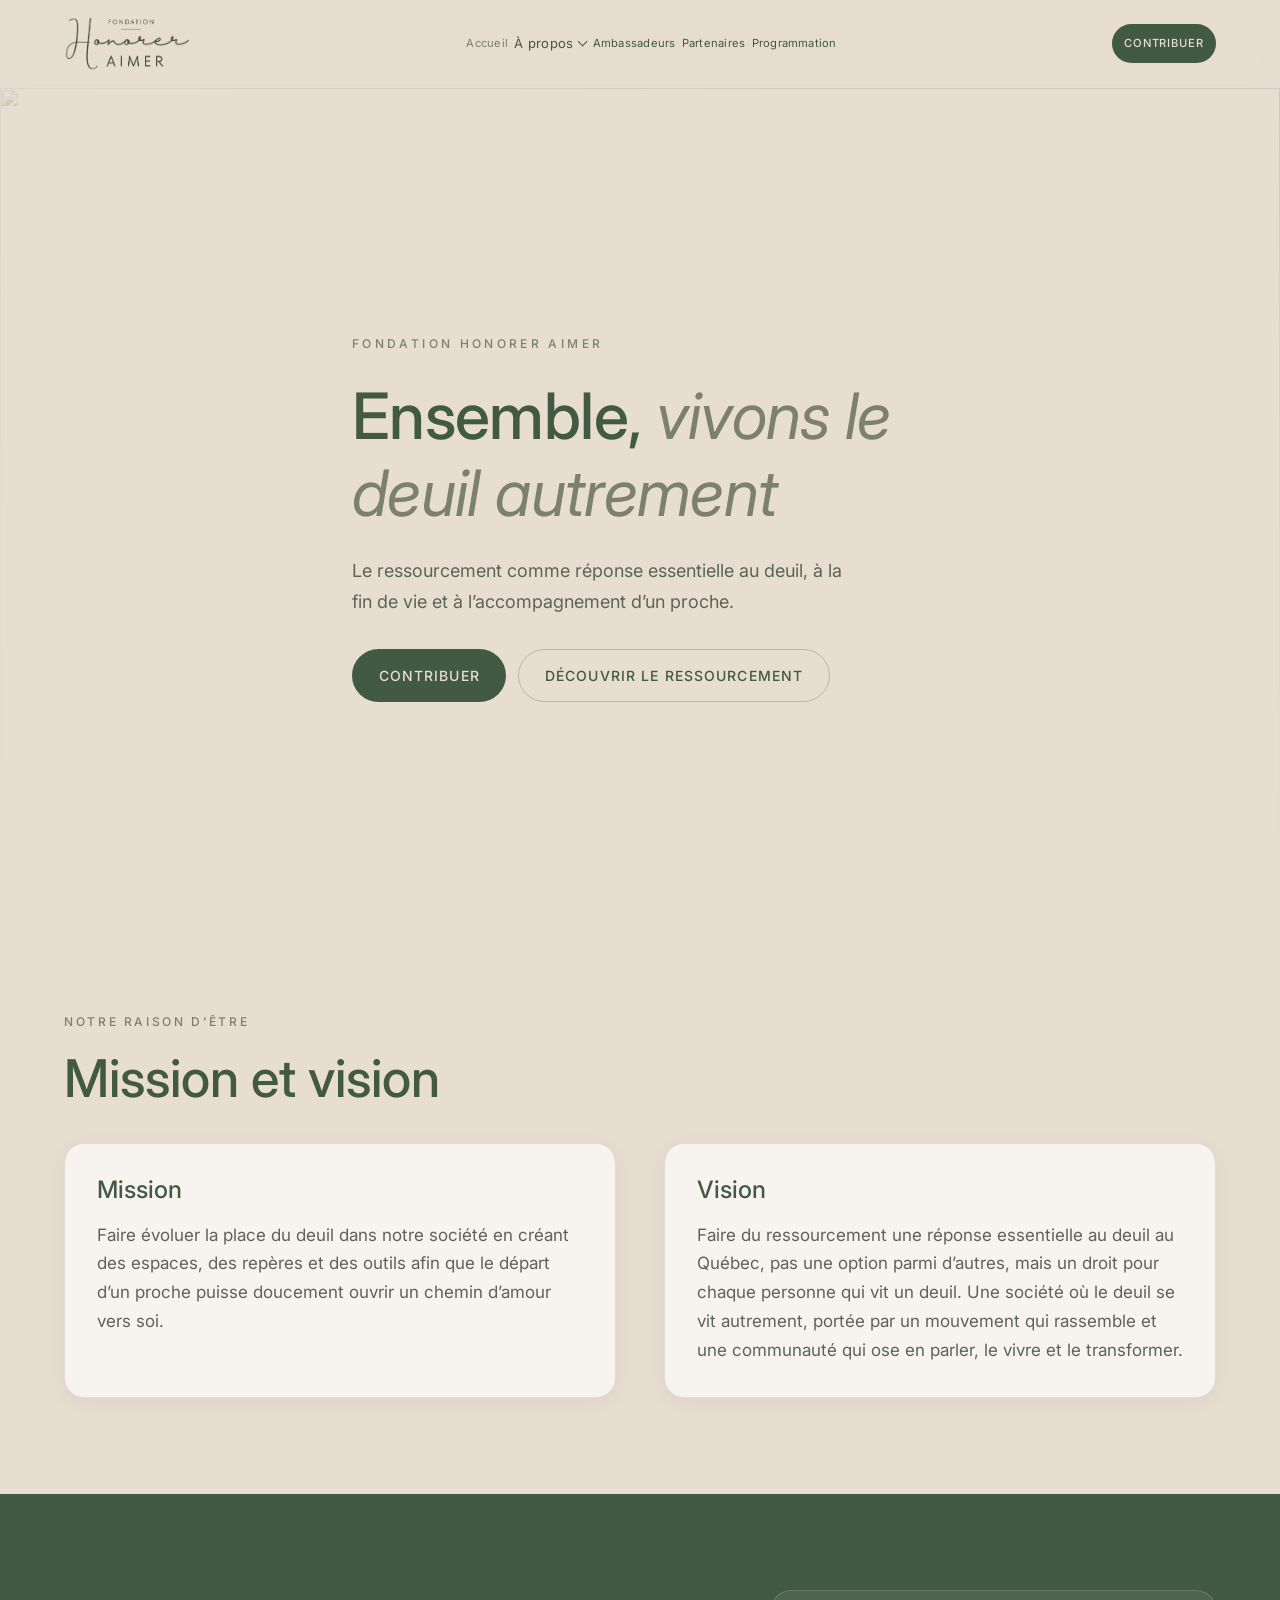
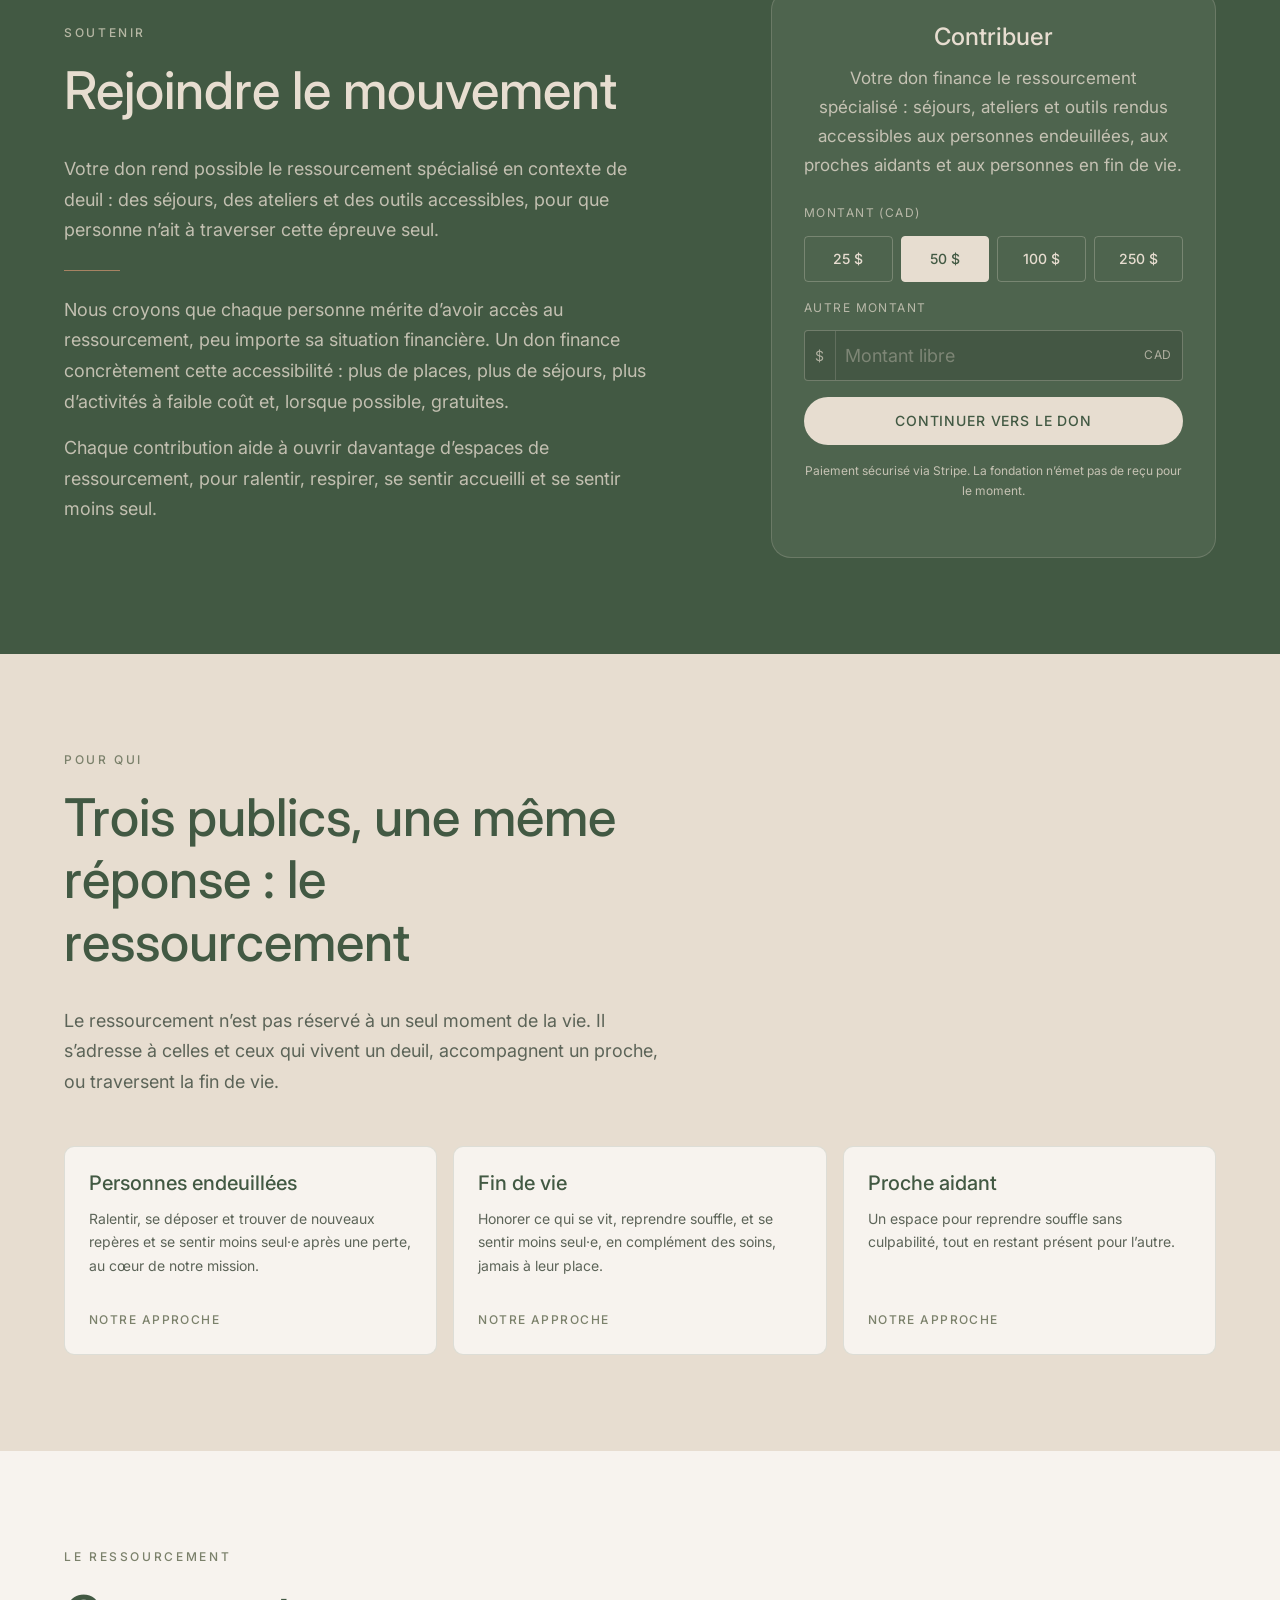
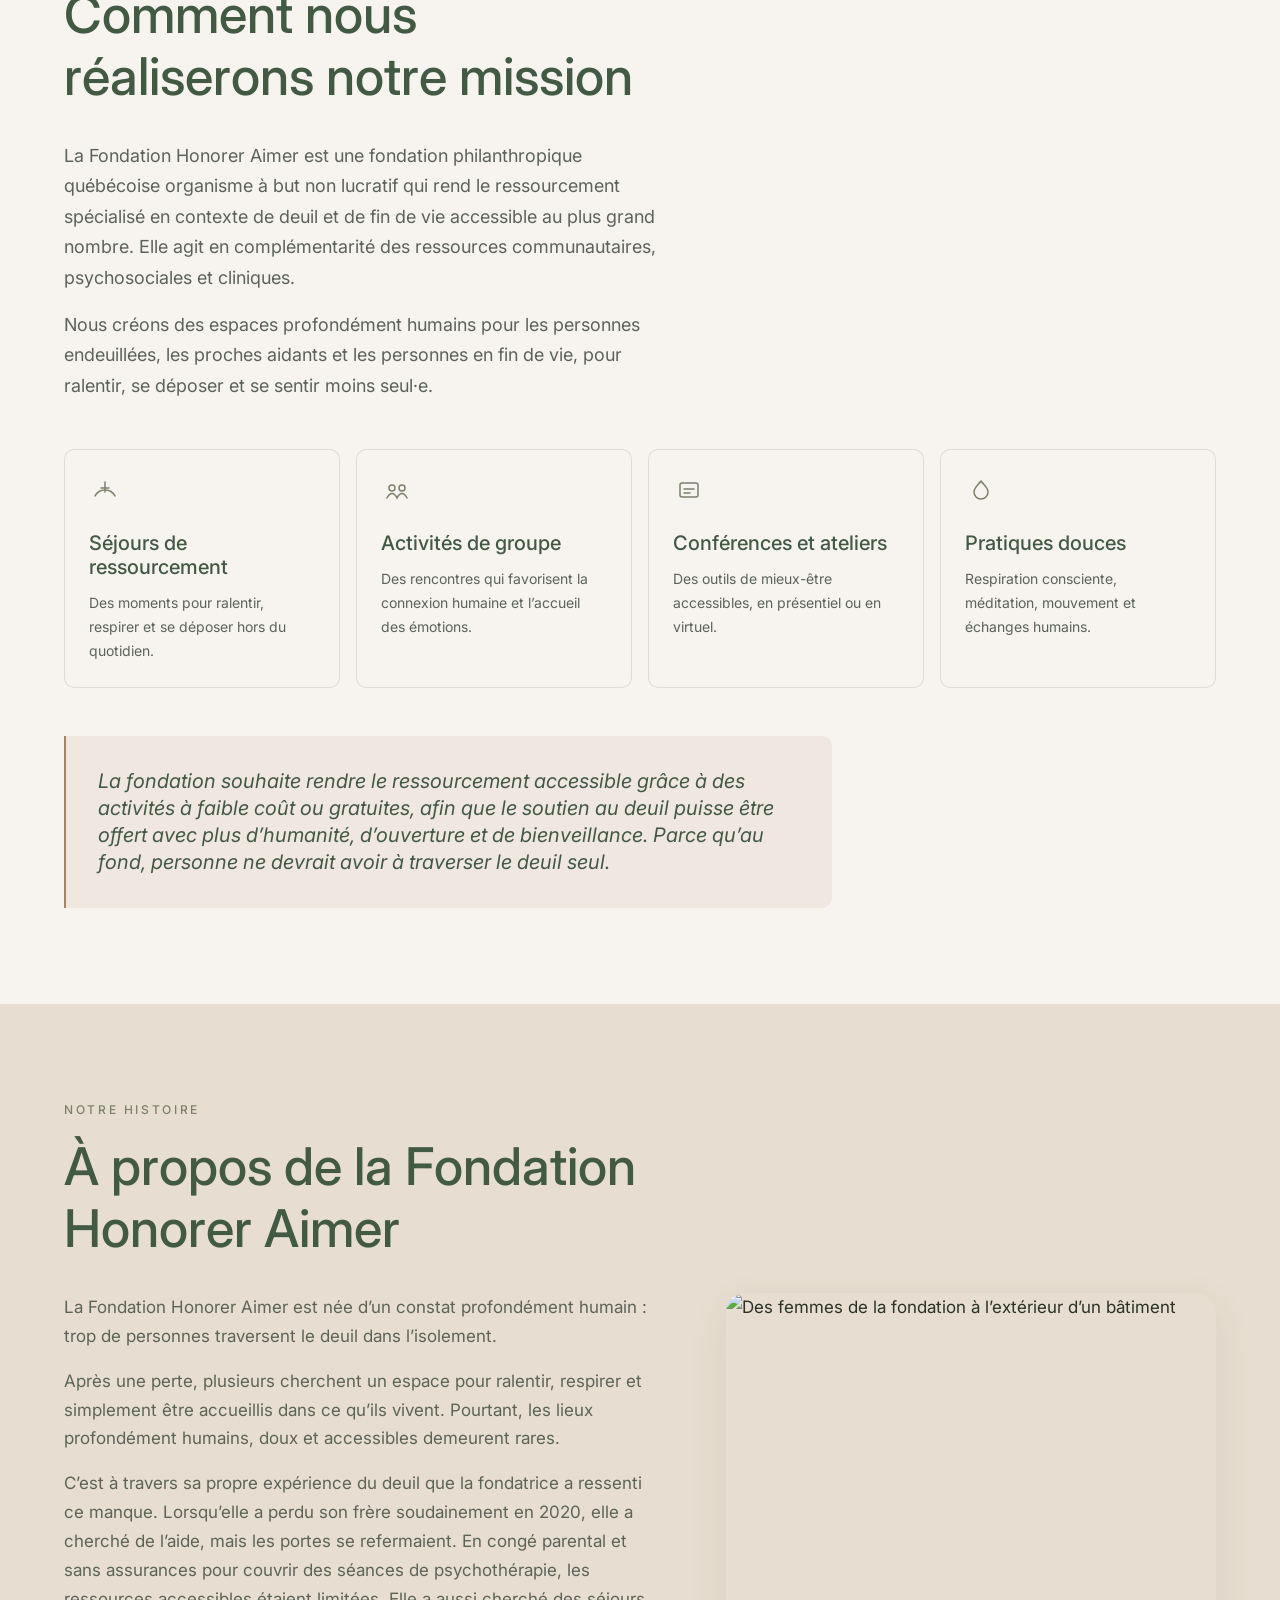
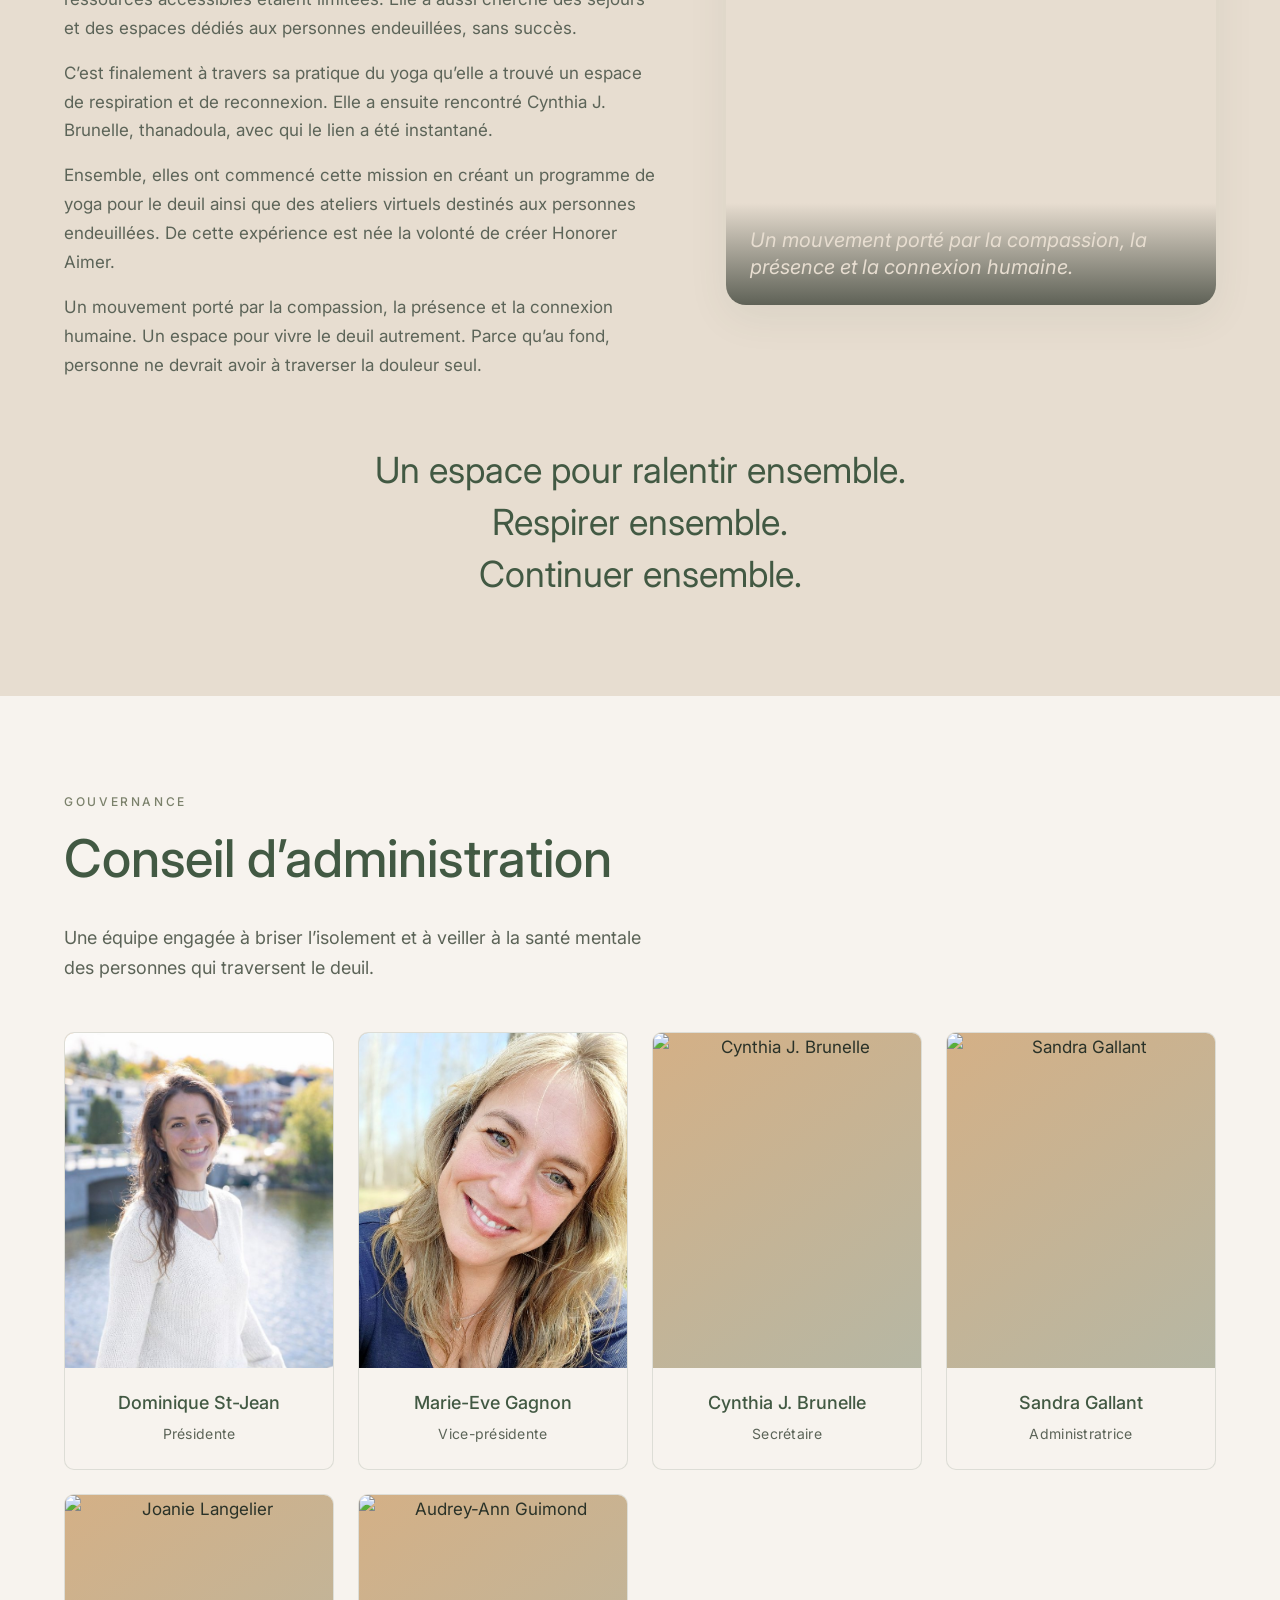
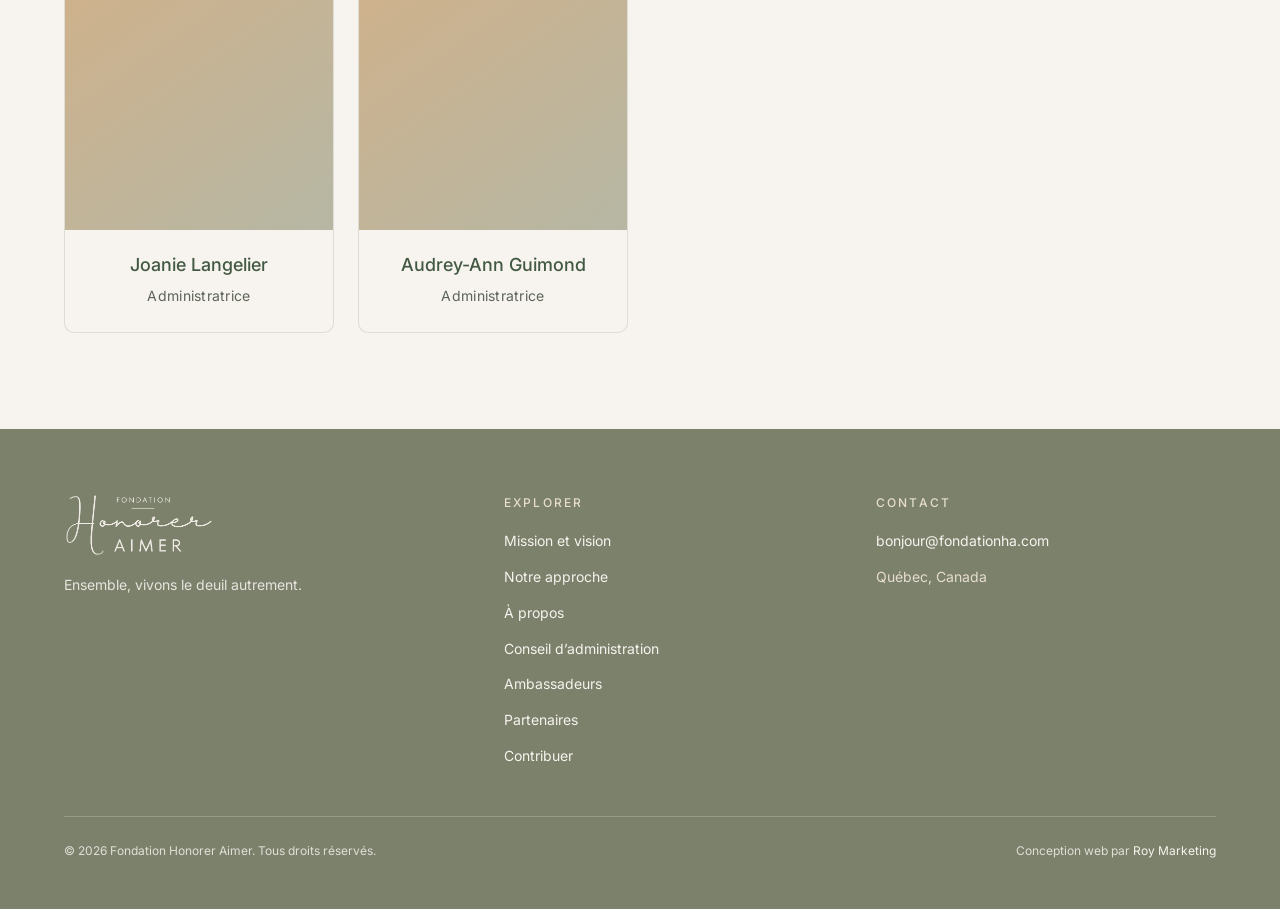
==== commit 57ddc966: "Merge pull request #7 from warden-ops/cursor/fha-events-sync Programmation : synchro quotidienne GoH" ====
--- a/index.html
+++ b/index.html
@@ -26,7 +26,8 @@
   <link rel="preconnect" href="https://fonts.gstatic.com" crossorigin>
   <link href="https://fonts.googleapis.com/css2?family=Inter:wght@300;400;500&display=swap" rel="stylesheet">
   <link rel="stylesheet" href="css/tokens.css">
-  <link rel="stylesheet" href="css/styles.css?v=20261109a">
+  <link rel="stylesheet" href="css/styles.css?v=20261008a">
+  <link rel="stylesheet" href="css/menu.css?v=20261026a">
 </head>
 <body data-page="accueil">
   <a class="sr-only" href="#contenu">Aller au contenu</a>
@@ -46,14 +47,17 @@
       <nav class="site-nav" id="navigation" aria-label="Navigation principale">
         <ul class="site-nav__list">
           <li><a href="index.html" data-page="accueil">Accueil</a></li>
-          <li><a href="mission.html" data-page="mission">Mission</a></li>
-          <li><a href="approche.html" data-page="approche">Approche</a></li>
-          <li><a href="a-propos.html" data-page="a-propos">À propos</a></li>
-          <li><a href="conseil.html" data-page="conseil">Conseil</a></li>
+          <li class="nav-item nav-item--sub">
+            <button type="button" class="nav-sub__toggle" aria-expanded="false" aria-controls="nav-a-propos" data-nav-group="a-propos">À propos<span class="nav-sub__chevron" aria-hidden="true"></span></button>
+            <ul class="nav-sub" id="nav-a-propos" hidden>
+              <li><a href="mission.html" data-page="mission">Mission</a></li>
+              <li><a href="approche.html" data-page="approche">Approche</a></li>
+              <li><a href="conseil.html" data-page="conseil">Conseil</a></li>
+            </ul>
+          </li>
           <li><a href="ambassadeurs.html" data-page="ambassadeurs">Ambassadeurs</a></li>
           <li><a href="partenaires.html" data-page="partenaires">Partenaires</a></li>
-          <li><a href="evenements.html" data-page="evenements">Événements</a></li>
-          <li><a class="nav-link--dons" href="dons.html" data-page="dons">Dons</a></li>
+          <li><a href="programmation.html" data-page="programmation">Programmation</a></li>
         </ul>
         <div class="site-nav__cta">
           <a class="btn btn--primary" href="#dons">Contribuer</a>
@@ -261,25 +265,6 @@
       </div>
     </section>
 
-    <section class="section" id="evenements" aria-labelledby="evenements-title">
-      <div class="container events-teaser">
-        <div class="reveal">
-          <span class="section__label">Événements</span>
-          <h2 class="section__title" id="evenements-title">Activités à venir</h2>
-          <a class="events-teaser__more" href="evenements.html">Voir les événements</a>
-        </div>
-        <div data-events-root data-events-limit="2">
-          <div class="events-empty reveal" data-events-empty>
-            <p>Aucune activité à venir pour le moment. Suivez-nous sur Facebook.</p>
-            <div class="btn-row">
-              <a class="btn btn--primary" href="https://www.facebook.com/profile.php?id=61590563364527" target="_blank" rel="noopener noreferrer">Suivre sur Facebook</a>
-            </div>
-          </div>
-          <ul class="events-list" data-events-list hidden></ul>
-        </div>
-      </div>
-    </section>
-
     <!-- À propos -->
     <section class="section" id="a-propos" aria-labelledby="apropos-title">
       <div class="container">
@@ -418,7 +403,6 @@
             <li><a href="conseil.html">Conseil d’administration</a></li>
             <li><a href="ambassadeurs.html">Ambassadeurs</a></li>
             <li><a href="partenaires.html">Partenaires</a></li>
-            <li><a href="evenements.html">Événements</a></li>
             <li><a href="dons.html">Contribuer</a></li>
           </ul>
         </div>
@@ -441,7 +425,7 @@
     </div>
   </footer>
 
-  <script type="module" src="js/main.js?v=20261109a"></script>
+  <script type="module" src="js/main.js?v=20261026a"></script>
   <script>
     document.getElementById("year").textContent = String(new Date().getFullYear());
   </script>
--- a/css/menu.css
+++ b/css/menu.css
@@ -0,0 +1,550 @@
+/* Menu À propos et page Programmation.
+   Chargé après styles.css. Ne modifie pas les règles existantes. */
+
+.nav-item--sub {
+  position: relative;
+}
+
+.nav-sub__toggle {
+  display: flex;
+  align-items: center;
+  justify-content: space-between;
+  gap: 0.75rem;
+  width: 100%;
+  margin: 0;
+  padding: var(--space-3) 0;
+  font-family: inherit;
+  font-size: var(--fs-md);
+  font-weight: 400;
+  line-height: inherit;
+  letter-spacing: normal;
+  color: var(--vert-fonce);
+  text-align: left;
+  background: transparent;
+  border: 0;
+  border-bottom: 1px solid var(--color-border);
+  border-radius: 0;
+  cursor: pointer;
+}
+
+.nav-sub__toggle:hover,
+.nav-sub__toggle[aria-expanded="true"] {
+  color: var(--vert-fonce);
+}
+
+.nav-sub__toggle[aria-current="true"] {
+  color: var(--vert-fonce);
+  font-weight: 500;
+  box-shadow: inset 0 -2px 0 var(--vert-fonce);
+}
+
+.nav-sub__chevron {
+  display: inline-block;
+  width: 0.45rem;
+  height: 0.45rem;
+  border-right: 1.5px solid currentColor;
+  border-bottom: 1.5px solid currentColor;
+  transform: translateY(-0.12rem) rotate(45deg);
+  flex-shrink: 0;
+}
+
+.nav-item--sub.is-open > .nav-sub__toggle .nav-sub__chevron {
+  transform: translateY(0.12rem) rotate(225deg);
+}
+
+.nav-sub {
+  margin: 0;
+  padding: 0 0 0 var(--space-4);
+}
+
+.nav-sub a {
+  font-size: 1rem;
+}
+
+.site-nav .nav-sub a:hover,
+.site-nav .nav-sub a[aria-current="page"] {
+  color: var(--vert-fonce);
+}
+
+.site-nav .nav-sub a[aria-current="page"] {
+  font-weight: 500;
+  box-shadow: inset 2px 0 0 var(--vert-fonce);
+}
+
+@media (min-width: 960px) {
+  .nav-sub__toggle {
+    width: auto;
+    padding: 0;
+    font-size: 0.8125rem;
+    letter-spacing: 0.02em;
+    white-space: nowrap;
+    border-bottom: 0;
+    gap: 0.35rem;
+  }
+
+  .nav-sub__toggle[aria-current="true"] {
+    box-shadow: inset 0 -2px 0 var(--vert-fonce);
+  }
+
+  .nav-item--sub.is-open > .nav-sub {
+    position: absolute;
+    top: calc(100% + 0.85rem);
+    left: 0;
+    z-index: 40;
+    min-width: 13.5rem;
+    padding: var(--space-2) 0;
+    background: var(--blanc);
+    border: 1px solid var(--color-border);
+    border-radius: var(--radius-md);
+    box-shadow: var(--shadow-card);
+  }
+
+  .nav-sub a {
+    padding: 0.7rem 1rem;
+    font-size: 0.8125rem;
+    border-bottom: 0;
+  }
+
+  .nav-sub a:hover {
+    background: rgba(66, 89, 67, 0.06);
+  }
+}
+
+@media (min-width: 960px) and (max-width: 1120px) {
+  .nav-sub__toggle {
+    font-size: 0.75rem;
+  }
+}
+
+/* Programmation */
+.prog-filters__label {
+  margin: 0 0 var(--space-3);
+  font-size: var(--fs-xs);
+  font-weight: 500;
+  letter-spacing: 0.16em;
+  text-transform: uppercase;
+  color: var(--vert-fonce);
+}
+
+.prog-filters {
+  display: flex;
+  flex-wrap: wrap;
+  gap: var(--space-2);
+  margin: 0 0 var(--space-4);
+}
+
+.prog-filter {
+  min-height: 2.75rem;
+  padding: 0.5rem 1rem;
+  font-family: inherit;
+  font-size: var(--fs-sm);
+  font-weight: 500;
+  line-height: 1.2;
+  color: var(--vert-fonce);
+  background: transparent;
+  border: 1px solid var(--color-border-strong);
+  border-radius: var(--radius-pill);
+  cursor: pointer;
+}
+
+.prog-filter:hover {
+  border-color: var(--vert-fonce);
+}
+
+.prog-filter[aria-pressed="true"] {
+  background: var(--vert-fonce);
+  border-color: var(--vert-fonce);
+  color: var(--creme);
+}
+
+.prog-filter[aria-pressed="true"]:hover {
+  color: var(--creme);
+}
+
+.prog-status {
+  margin: 0 0 var(--space-5);
+  font-size: var(--fs-sm);
+  color: var(--color-text-muted);
+}
+
+.prog-empty {
+  margin: 0;
+  color: var(--vert-fonce);
+}
+
+.prog-list {
+  display: grid;
+  gap: var(--space-5);
+}
+
+@media (min-width: 700px) {
+  .prog-list {
+    grid-template-columns: 1fr 1fr;
+  }
+}
+
+@media (min-width: 1100px) {
+  .prog-list {
+    grid-template-columns: 1fr 1fr 1fr;
+  }
+}
+
+.prog-card {
+  position: relative;
+  display: flex;
+  flex-direction: column;
+  height: 100%;
+  background: var(--blanc);
+  border: 1px solid var(--color-border);
+  border-radius: var(--radius-md);
+  overflow: hidden;
+}
+
+.prog-card__media {
+  min-height: 8.5rem;
+  background:
+    linear-gradient(145deg, rgba(66, 89, 67, 0.2), rgba(167, 131, 99, 0.22)),
+    var(--creme);
+}
+
+.prog-card__media img {
+  width: 100%;
+  height: 8.5rem;
+  object-fit: cover;
+}
+
+.prog-card__body {
+  display: flex;
+  flex-direction: column;
+  align-items: flex-start;
+  gap: var(--space-2);
+  flex: 1;
+  padding: var(--space-5);
+}
+
+.prog-card__body > :first-child {
+  margin-top: 0;
+}
+
+.prog-badge {
+  position: absolute;
+  top: 0.75rem;
+  left: 0.75rem;
+  margin: 0;
+  padding: 0.2rem 0.55rem;
+  font-size: var(--fs-xs);
+  font-weight: 500;
+  letter-spacing: 0.06em;
+  color: var(--creme);
+  background: var(--vert-fonce);
+  border-radius: var(--radius-pill);
+}
+
+.prog-card__date,
+.prog-card__category,
+.prog-card__place,
+.prog-card__spots,
+.prog-card__text {
+  margin: 0;
+}
+
+.prog-card__date {
+  font-size: var(--fs-sm);
+  font-weight: 500;
+  color: var(--vert-fonce);
+}
+
+.prog-card__category {
+  font-size: var(--fs-xs);
+  font-weight: 500;
+  letter-spacing: 0.12em;
+  text-transform: uppercase;
+  color: var(--vert-fonce);
+}
+
+.prog-card__title {
+  margin: 0;
+  font-size: var(--fs-lg);
+}
+
+.prog-card__text,
+.prog-card__place {
+  font-size: var(--fs-sm);
+  color: var(--color-text-muted);
+}
+
+.prog-card__spots {
+  font-size: var(--fs-sm);
+  font-weight: 500;
+  color: var(--vert-fonce);
+}
+
+.prog-card__spots.is-full {
+  letter-spacing: 0.02em;
+}
+
+.prog-card__media {
+  display: block;
+}
+
+.prog-card__media img {
+  height: 11rem;
+}
+
+.prog-card__link {
+  color: inherit;
+  text-decoration: none;
+}
+
+.prog-card__link:hover {
+  text-decoration: underline;
+  text-underline-offset: 0.2em;
+}
+
+.prog-card__actions {
+  display: flex;
+  flex-wrap: wrap;
+  gap: var(--space-2);
+  margin-top: auto;
+  padding-top: var(--space-2);
+}
+
+@media (max-width: 639px) {
+  .prog-card__actions,
+  .prog-card__actions .btn {
+    width: 100%;
+  }
+}
+
+/* Fiche d'une activité (evenement.html) */
+
+.event-hero__example {
+  display: inline-block;
+  margin: var(--space-3) 0 0;
+}
+
+.event-hero__example[hidden] {
+  display: none;
+}
+
+.event-hero__example.prog-badge {
+  position: static;
+}
+
+.event-detail {
+  display: grid;
+  gap: var(--space-8);
+}
+
+@media (min-width: 900px) {
+  .event-detail {
+    grid-template-columns: minmax(0, 1.7fr) minmax(18rem, 1fr);
+    align-items: start;
+  }
+}
+
+.event-detail__main > * + * {
+  margin-top: var(--space-5);
+}
+
+.event-detail__image {
+  margin: 0;
+  border-radius: var(--radius-md);
+  overflow: hidden;
+  background: var(--creme);
+}
+
+.event-detail__image img {
+  display: block;
+  width: 100%;
+  aspect-ratio: 3 / 2;
+  object-fit: cover;
+}
+
+.event-detail__resume {
+  font-size: var(--fs-lg);
+  color: var(--vert-fonce);
+}
+
+.event-detail__text {
+  color: var(--color-text-muted);
+  max-width: 65ch;
+}
+
+.event-gallery__title,
+.event-tickets__title {
+  margin: 0 0 var(--space-3);
+  font-size: var(--fs-sm);
+  font-weight: 500;
+  letter-spacing: 0.12em;
+  text-transform: uppercase;
+  color: var(--vert-fonce);
+}
+
+.event-gallery__list {
+  display: grid;
+  grid-template-columns: repeat(3, minmax(0, 1fr));
+  gap: var(--space-3);
+  margin: 0;
+  padding: 0;
+  list-style: none;
+}
+
+.event-gallery__item {
+  display: block;
+  width: 100%;
+  padding: 0;
+  border: 1px solid var(--color-border);
+  border-radius: var(--radius-md);
+  overflow: hidden;
+  background: var(--creme);
+  cursor: zoom-in;
+}
+
+.event-gallery__item img {
+  display: block;
+  width: 100%;
+  aspect-ratio: 1 / 1;
+  object-fit: cover;
+  transition: transform 0.3s ease;
+}
+
+.event-gallery__item:hover img {
+  transform: scale(1.03);
+}
+
+.event-gallery__item:focus-visible {
+  outline: none;
+  box-shadow: var(--focus-ring);
+}
+
+.event-info {
+  display: flex;
+  flex-direction: column;
+  gap: var(--space-5);
+  padding: var(--space-6);
+  background: var(--blanc);
+  border: 1px solid var(--color-border);
+  border-radius: var(--radius-md);
+}
+
+@media (min-width: 900px) {
+  .event-info {
+    position: sticky;
+    top: 6.5rem;
+  }
+}
+
+.event-info__list {
+  display: grid;
+  gap: var(--space-4);
+  margin: 0;
+}
+
+.event-info__row dt {
+  font-size: var(--fs-xs);
+  font-weight: 500;
+  letter-spacing: 0.12em;
+  text-transform: uppercase;
+  color: var(--vert-fonce);
+}
+
+.event-info__row dd {
+  margin: var(--space-1) 0 0;
+  font-size: var(--fs-sm);
+  color: var(--encre);
+}
+
+.event-info__strong {
+  font-weight: 500;
+}
+
+.event-info .btn {
+  width: 100%;
+}
+
+.event-info__closed {
+  margin: 0;
+  font-weight: 500;
+  color: var(--vert-fonce);
+}
+
+.event-info__back {
+  font-size: var(--fs-sm);
+  color: var(--vert-fonce);
+}
+
+.event-tickets__list {
+  display: grid;
+  gap: var(--space-3);
+  margin: 0;
+  padding: 0;
+  list-style: none;
+}
+
+.event-ticket {
+  padding: var(--space-3) var(--space-4);
+  border: 1px solid var(--color-border);
+  border-radius: var(--radius-md);
+}
+
+.event-ticket__head {
+  display: flex;
+  justify-content: space-between;
+  gap: var(--space-3);
+  margin: 0;
+  font-size: var(--fs-sm);
+  font-weight: 500;
+  color: var(--vert-fonce);
+}
+
+.event-ticket__text {
+  margin: var(--space-1) 0 0;
+  font-size: var(--fs-xs);
+  color: var(--color-text-muted);
+}
+
+.event-missing {
+  max-width: 40rem;
+}
+
+.event-missing .btn {
+  margin-top: var(--space-4);
+}
+
+.event-lightbox {
+  max-width: min(92vw, 70rem);
+  max-height: 92vh;
+  padding: 0;
+  border: 0;
+  border-radius: var(--radius-md);
+  background: var(--encre);
+}
+
+.event-lightbox::backdrop {
+  background: rgba(20, 24, 20, 0.75);
+}
+
+.event-lightbox img {
+  display: block;
+  max-width: 100%;
+  max-height: 86vh;
+  margin: 0 auto;
+  object-fit: contain;
+}
+
+.event-lightbox__close {
+  position: absolute;
+  top: var(--space-2);
+  right: var(--space-2);
+  padding: 0.4rem 0.9rem;
+  font: inherit;
+  font-size: var(--fs-xs);
+  letter-spacing: 0.08em;
+  text-transform: uppercase;
+  color: var(--vert-fonce);
+  background: var(--creme);
+  border: 0;
+  border-radius: var(--radius-pill);
+  cursor: pointer;
+}
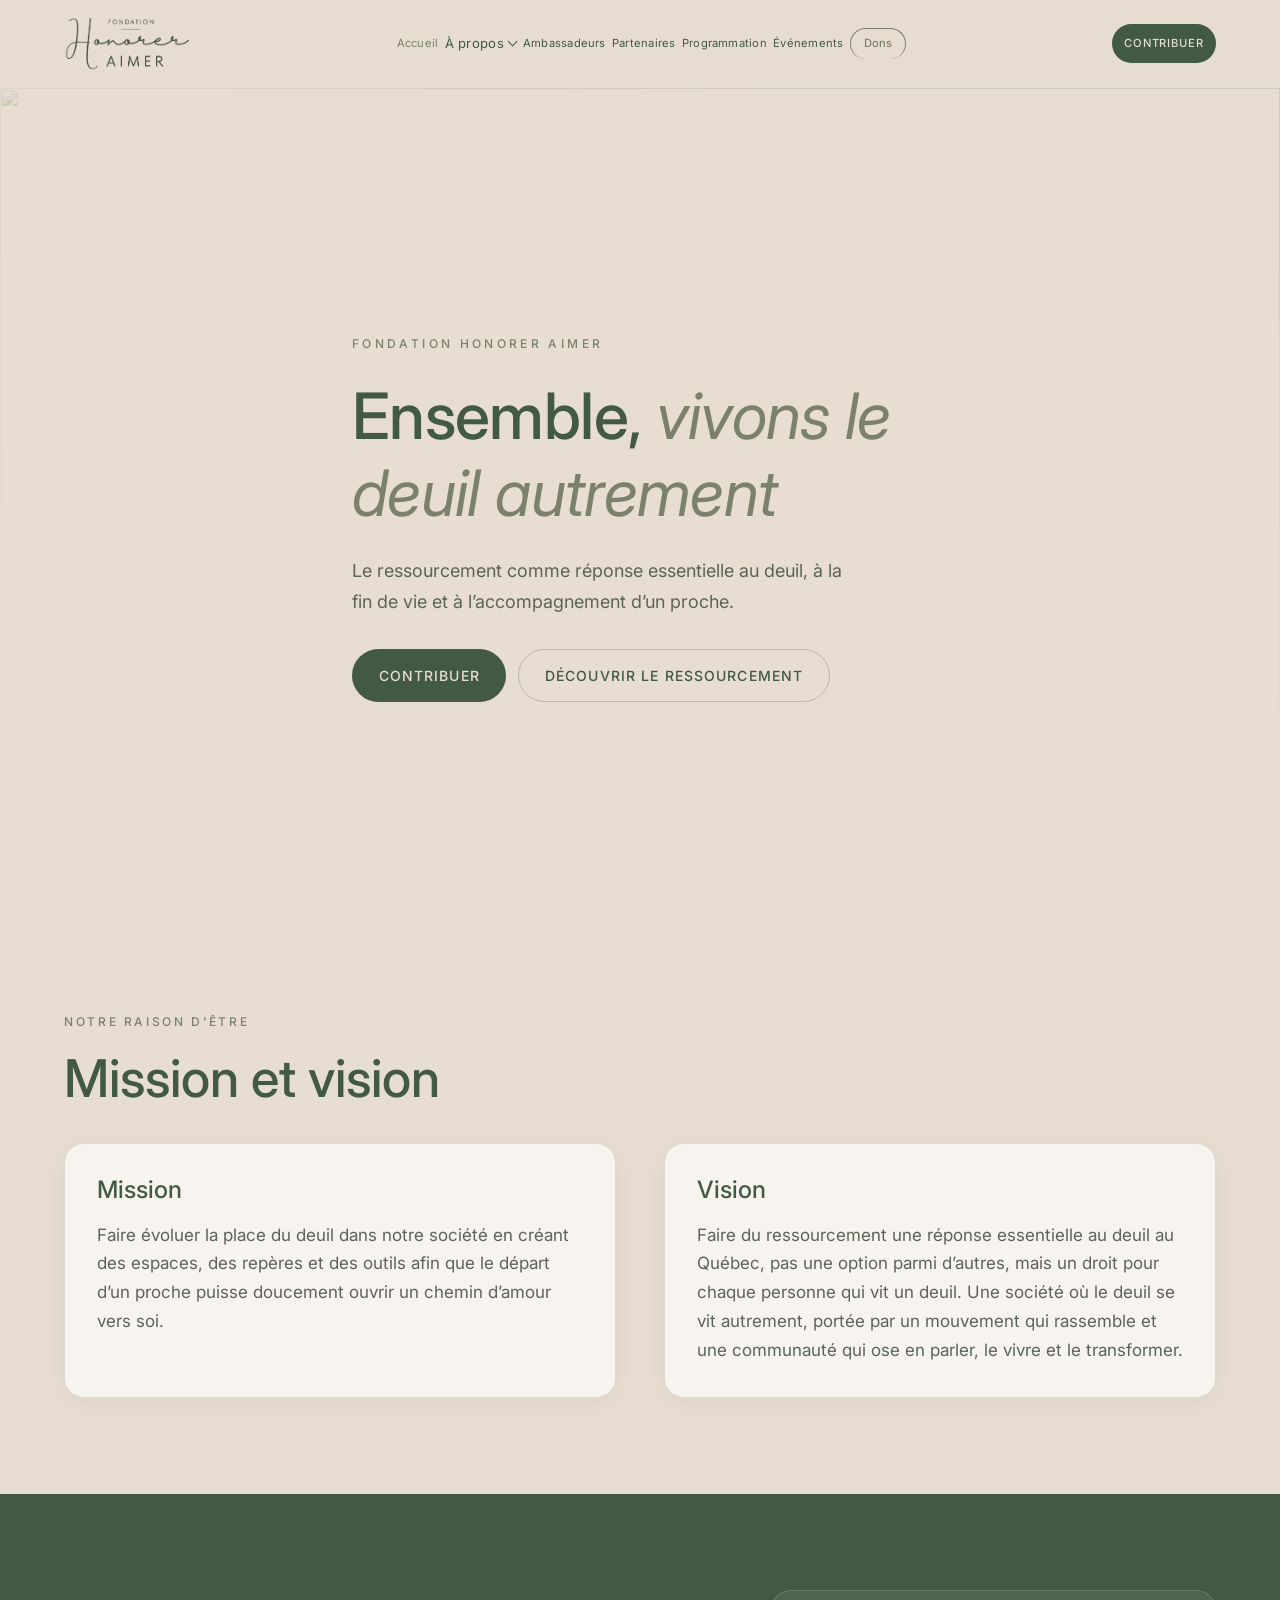
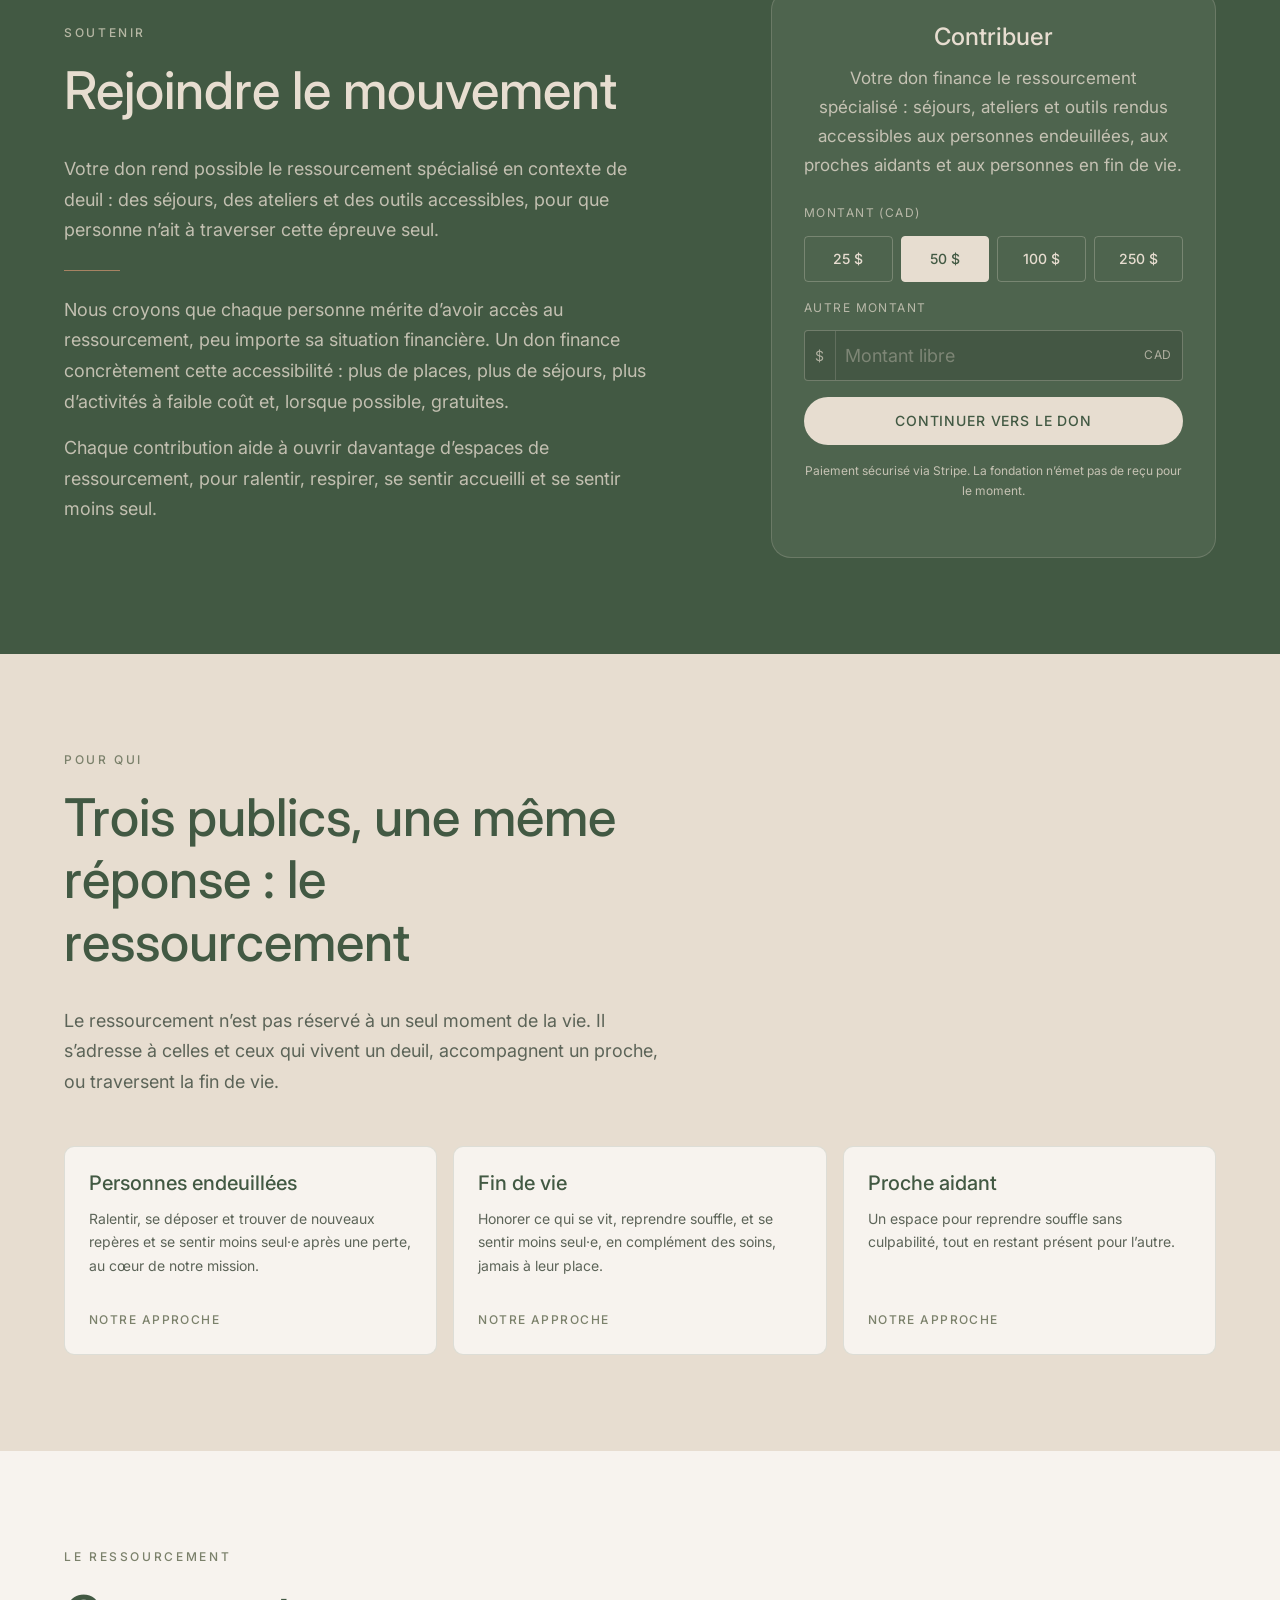
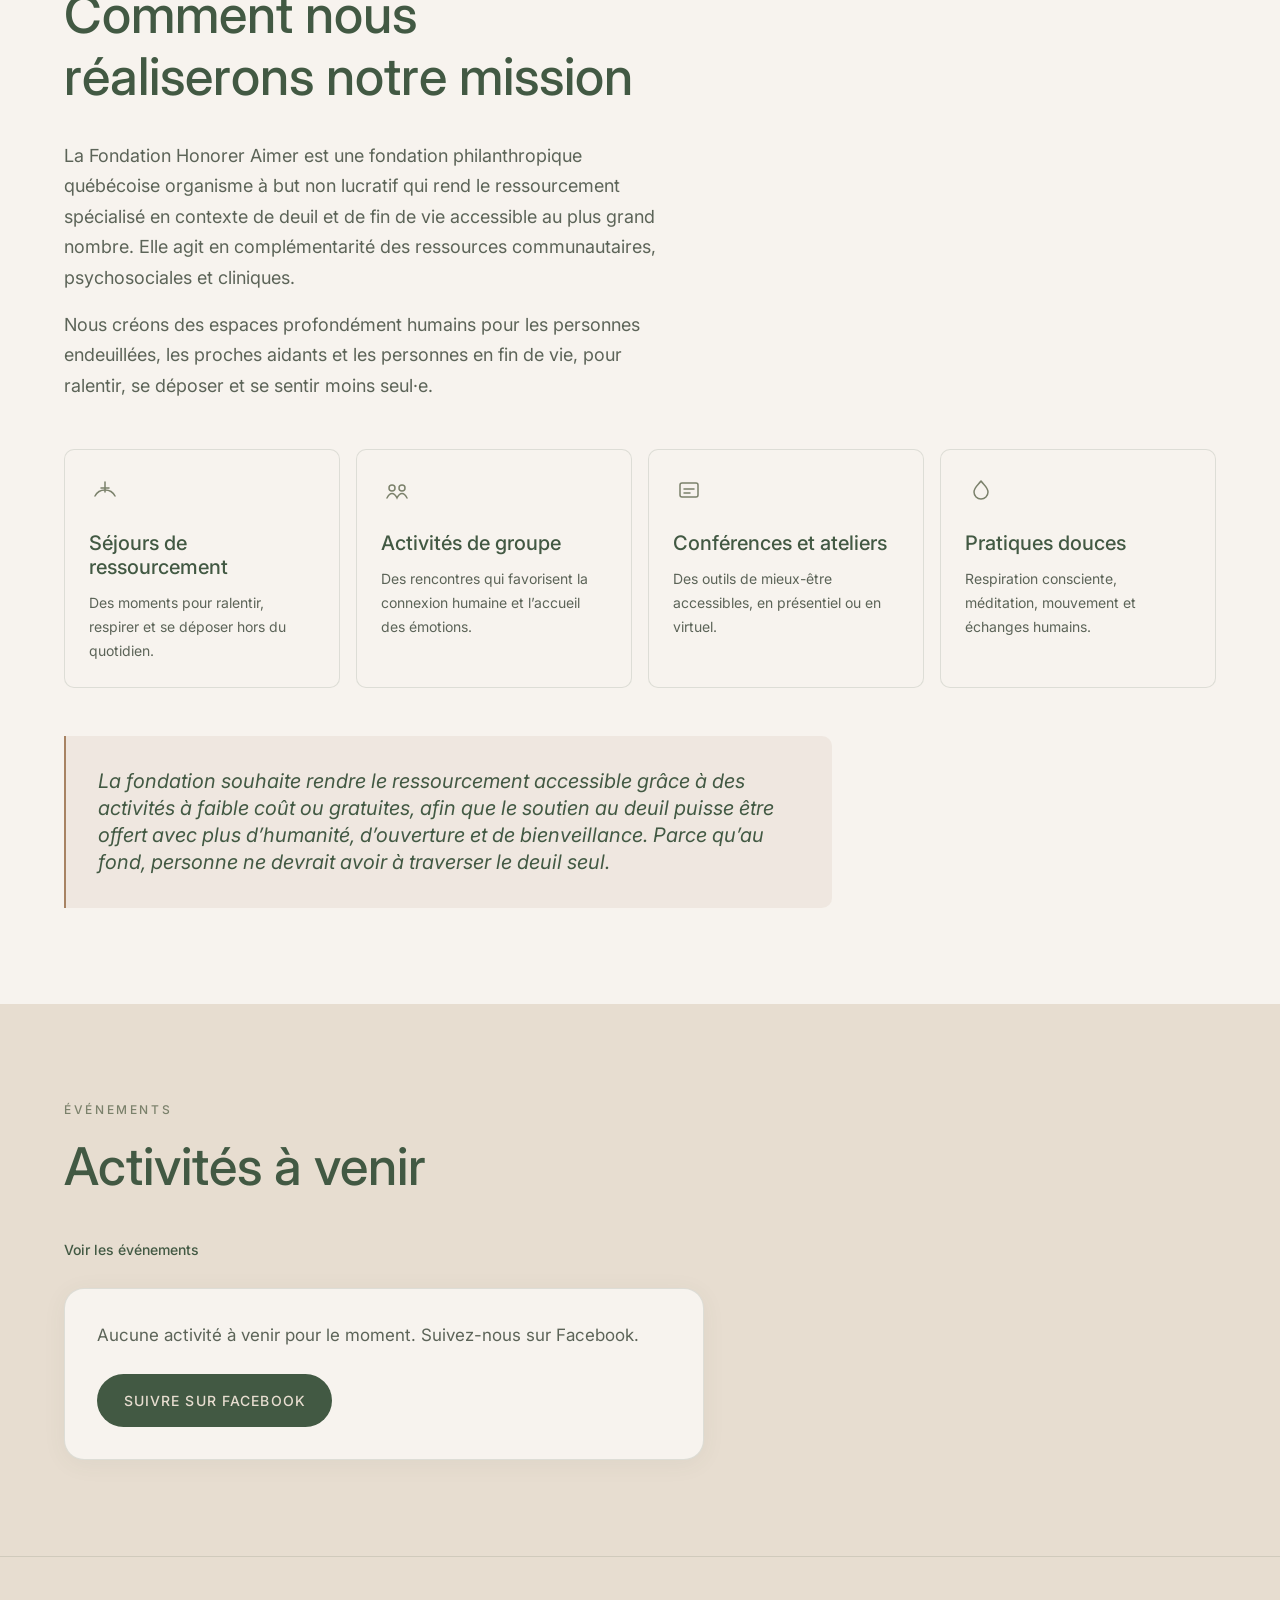
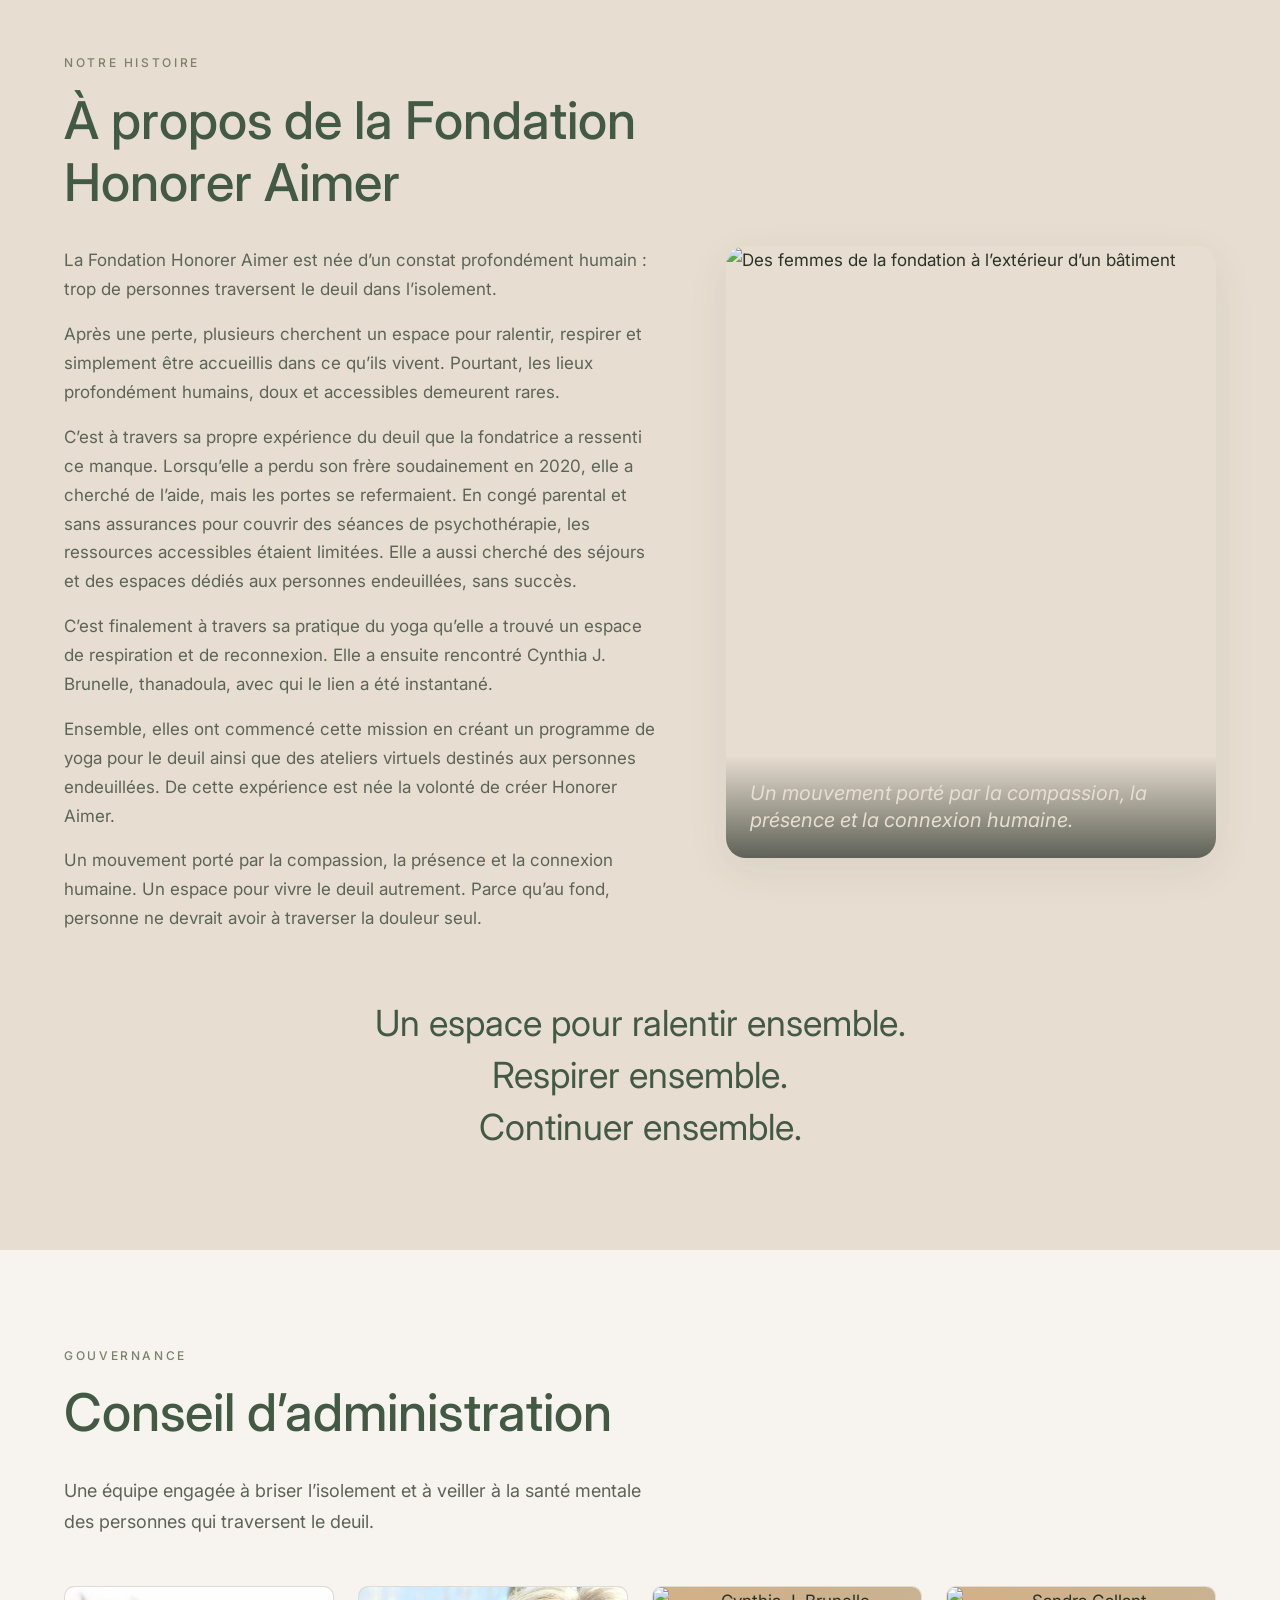
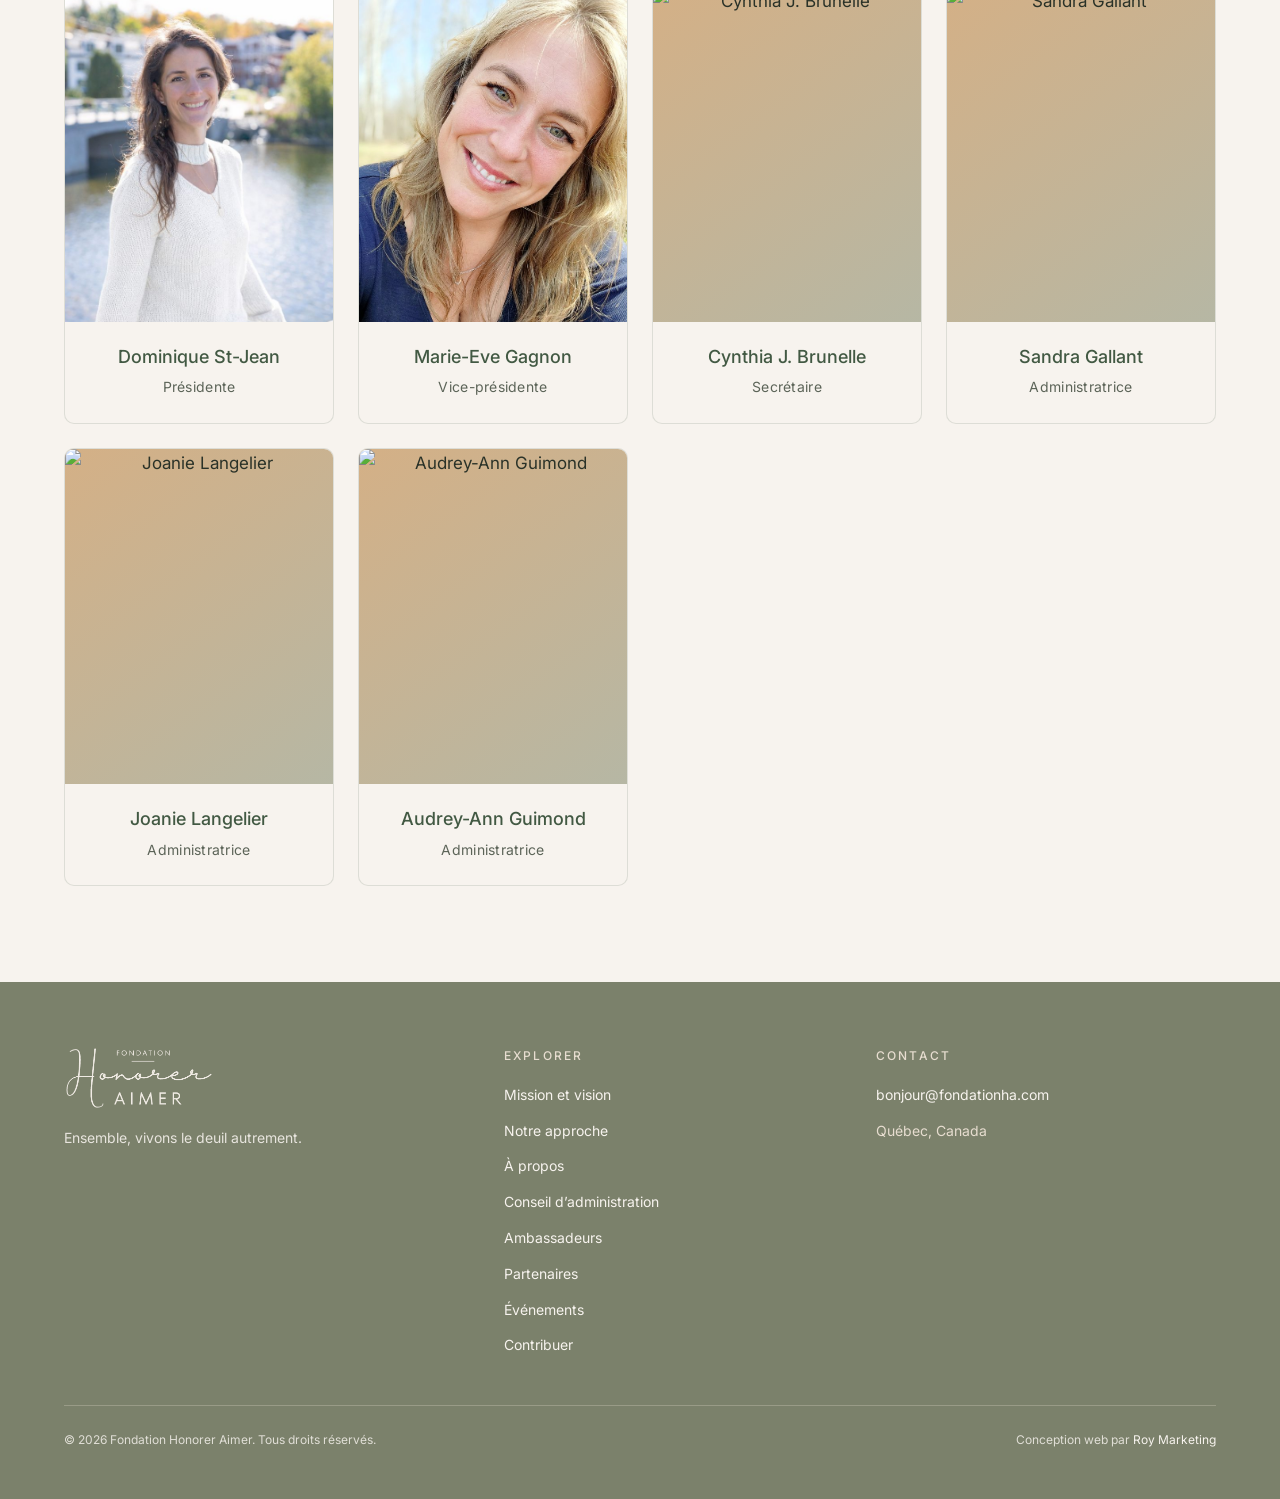
==== commit 64cd19a6: "Merge main into cursor/evenements-section-c67c Keep Programmation (PR #7) and Événements (PR #8) in " ====
--- a/index.html
+++ b/index.html
@@ -26,7 +26,7 @@
   <link rel="preconnect" href="https://fonts.gstatic.com" crossorigin>
   <link href="https://fonts.googleapis.com/css2?family=Inter:wght@300;400;500&display=swap" rel="stylesheet">
   <link rel="stylesheet" href="css/tokens.css">
-  <link rel="stylesheet" href="css/styles.css?v=20261008a">
+  <link rel="stylesheet" href="css/styles.css?v=20261109a">
   <link rel="stylesheet" href="css/menu.css?v=20261026a">
 </head>
 <body data-page="accueil">
@@ -58,6 +58,8 @@
           <li><a href="ambassadeurs.html" data-page="ambassadeurs">Ambassadeurs</a></li>
           <li><a href="partenaires.html" data-page="partenaires">Partenaires</a></li>
           <li><a href="programmation.html" data-page="programmation">Programmation</a></li>
+          <li><a href="evenements.html" data-page="evenements">Événements</a></li>
+          <li><a class="nav-link--dons" href="dons.html" data-page="dons">Dons</a></li>
         </ul>
         <div class="site-nav__cta">
           <a class="btn btn--primary" href="#dons">Contribuer</a>
@@ -265,6 +267,25 @@
       </div>
     </section>
 
+    <section class="section" id="evenements" aria-labelledby="evenements-title">
+      <div class="container events-teaser">
+        <div class="reveal">
+          <span class="section__label">Événements</span>
+          <h2 class="section__title" id="evenements-title">Activités à venir</h2>
+          <a class="events-teaser__more" href="evenements.html">Voir les événements</a>
+        </div>
+        <div data-events-root data-events-limit="2">
+          <div class="events-empty reveal" data-events-empty>
+            <p>Aucune activité à venir pour le moment. Suivez-nous sur Facebook.</p>
+            <div class="btn-row">
+              <a class="btn btn--primary" href="https://www.facebook.com/profile.php?id=61590563364527" target="_blank" rel="noopener noreferrer">Suivre sur Facebook</a>
+            </div>
+          </div>
+          <ul class="events-list" data-events-list hidden></ul>
+        </div>
+      </div>
+    </section>
+
     <!-- À propos -->
     <section class="section" id="a-propos" aria-labelledby="apropos-title">
       <div class="container">
@@ -403,6 +424,7 @@
             <li><a href="conseil.html">Conseil d’administration</a></li>
             <li><a href="ambassadeurs.html">Ambassadeurs</a></li>
             <li><a href="partenaires.html">Partenaires</a></li>
+            <li><a href="evenements.html">Événements</a></li>
             <li><a href="dons.html">Contribuer</a></li>
           </ul>
         </div>
@@ -425,7 +447,7 @@
     </div>
   </footer>
 
-  <script type="module" src="js/main.js?v=20261026a"></script>
+  <script type="module" src="js/main.js?v=20261109a"></script>
   <script>
     document.getElementById("year").textContent = String(new Date().getFullYear());
   </script>
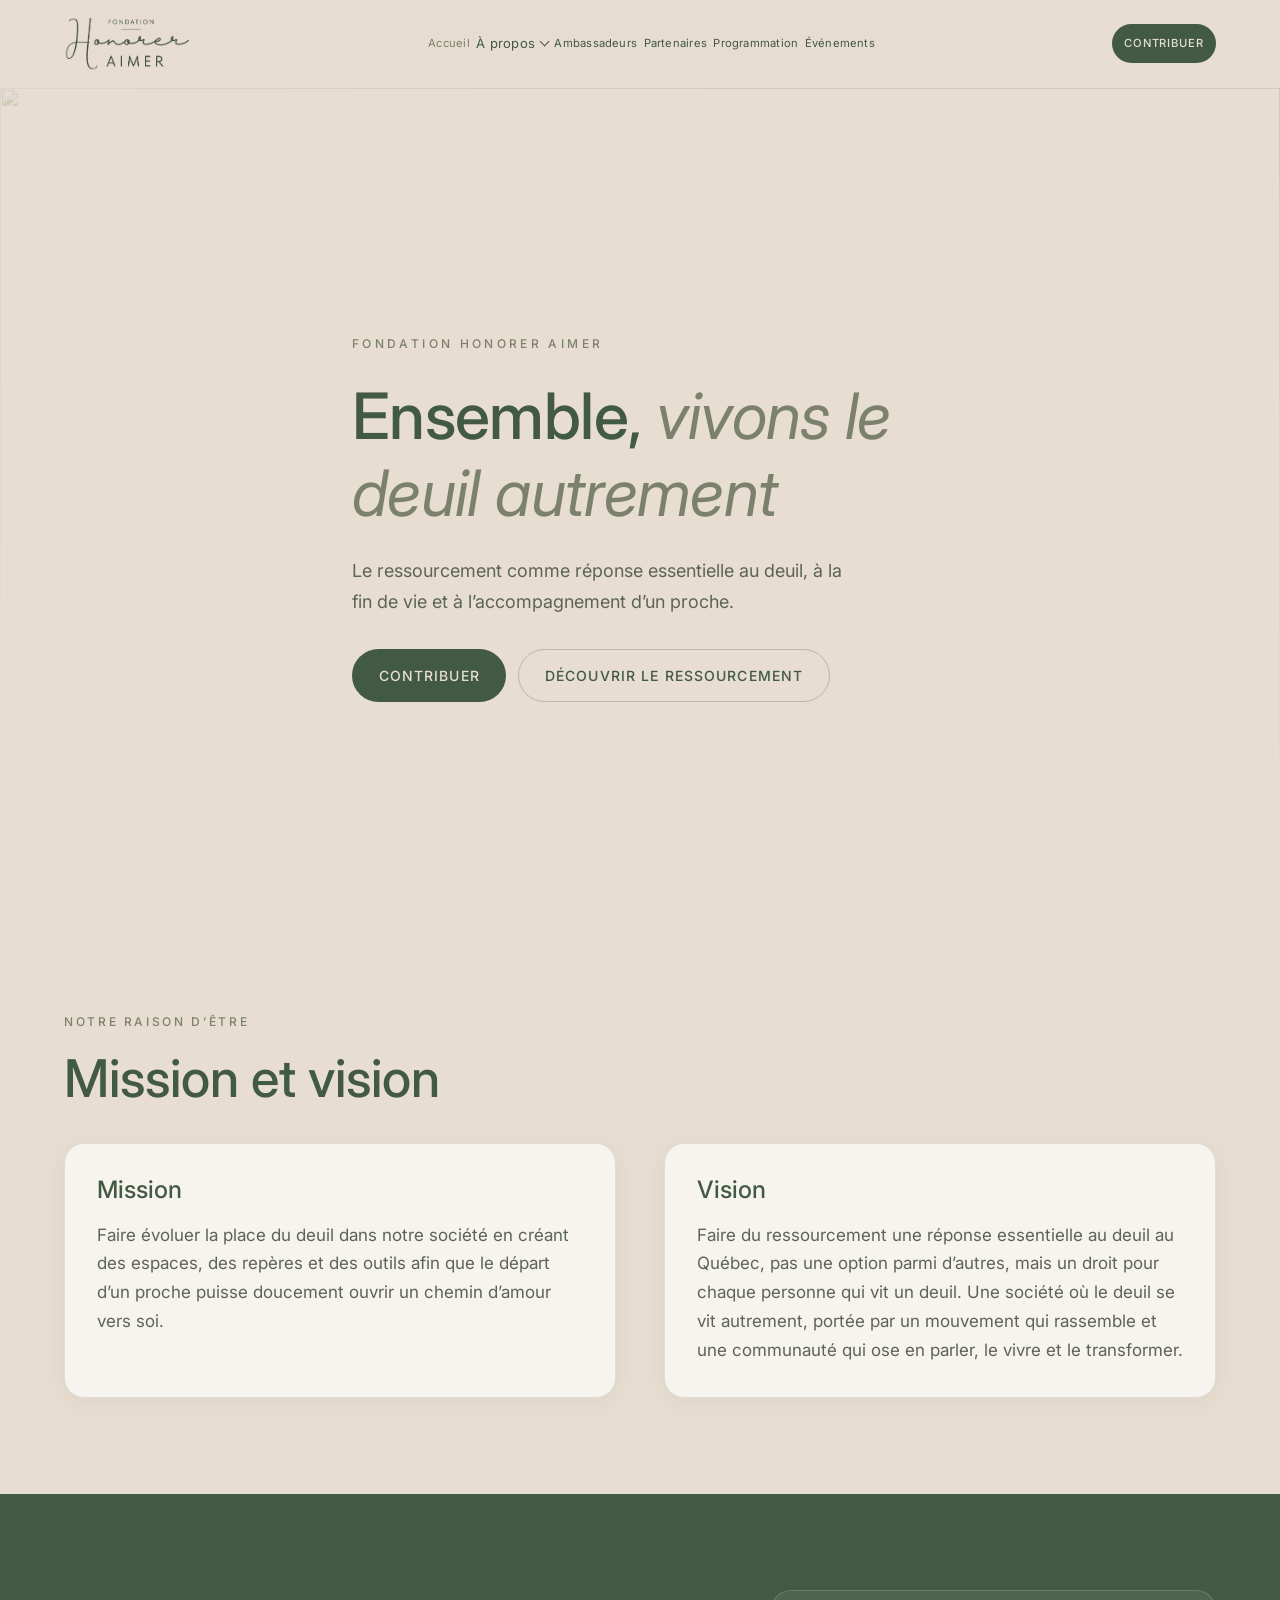
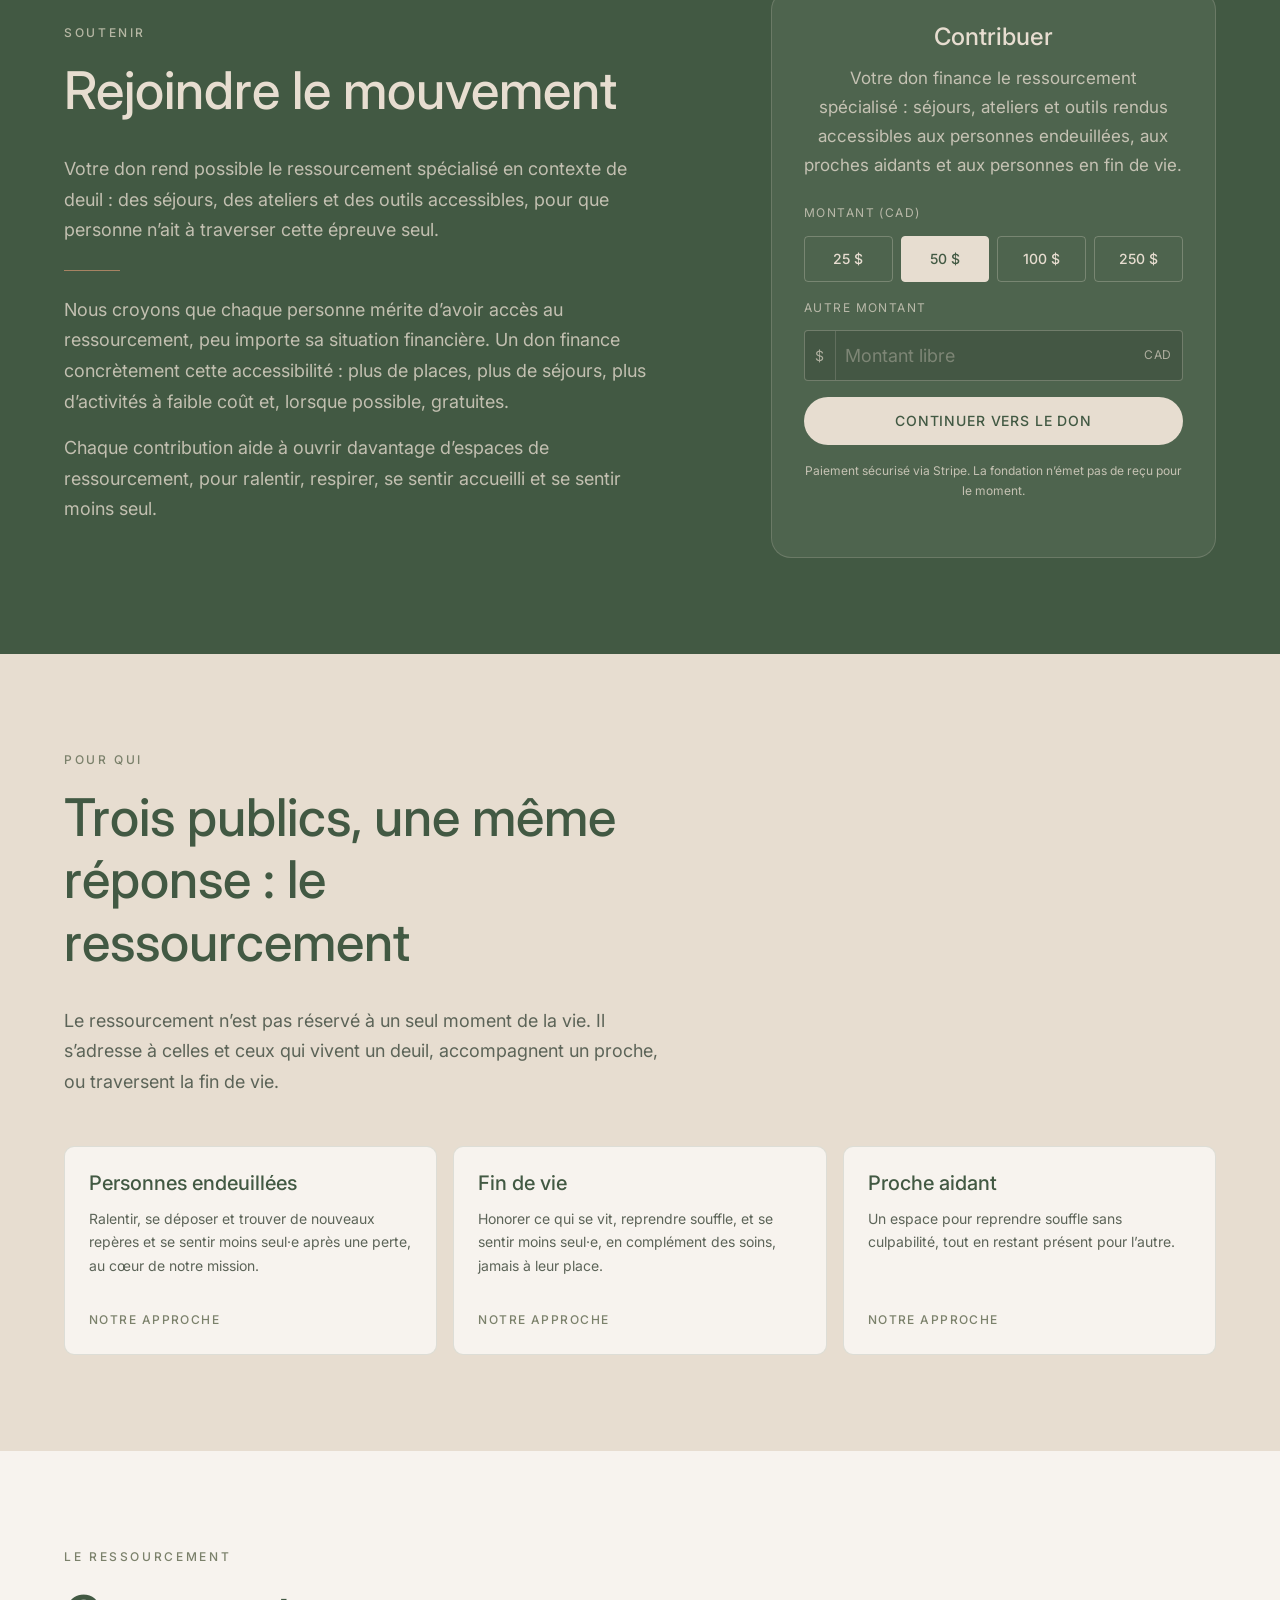
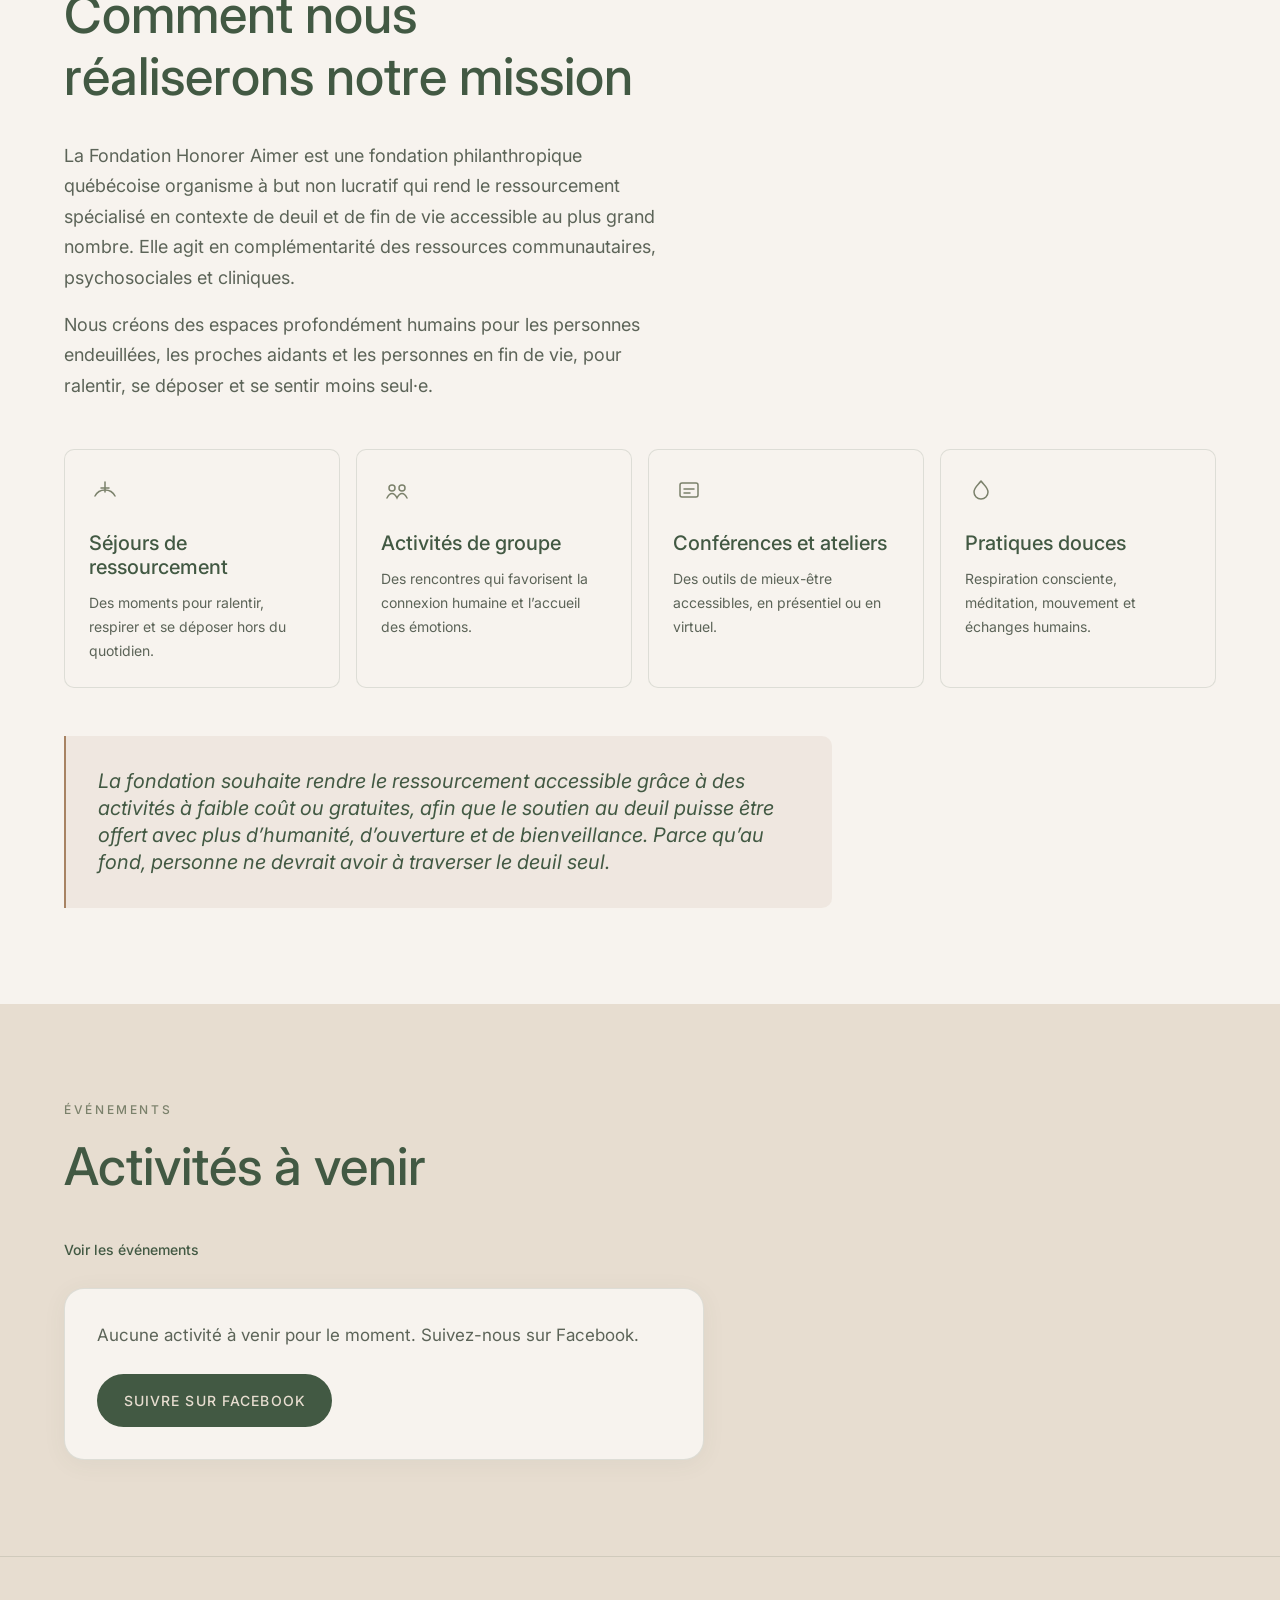
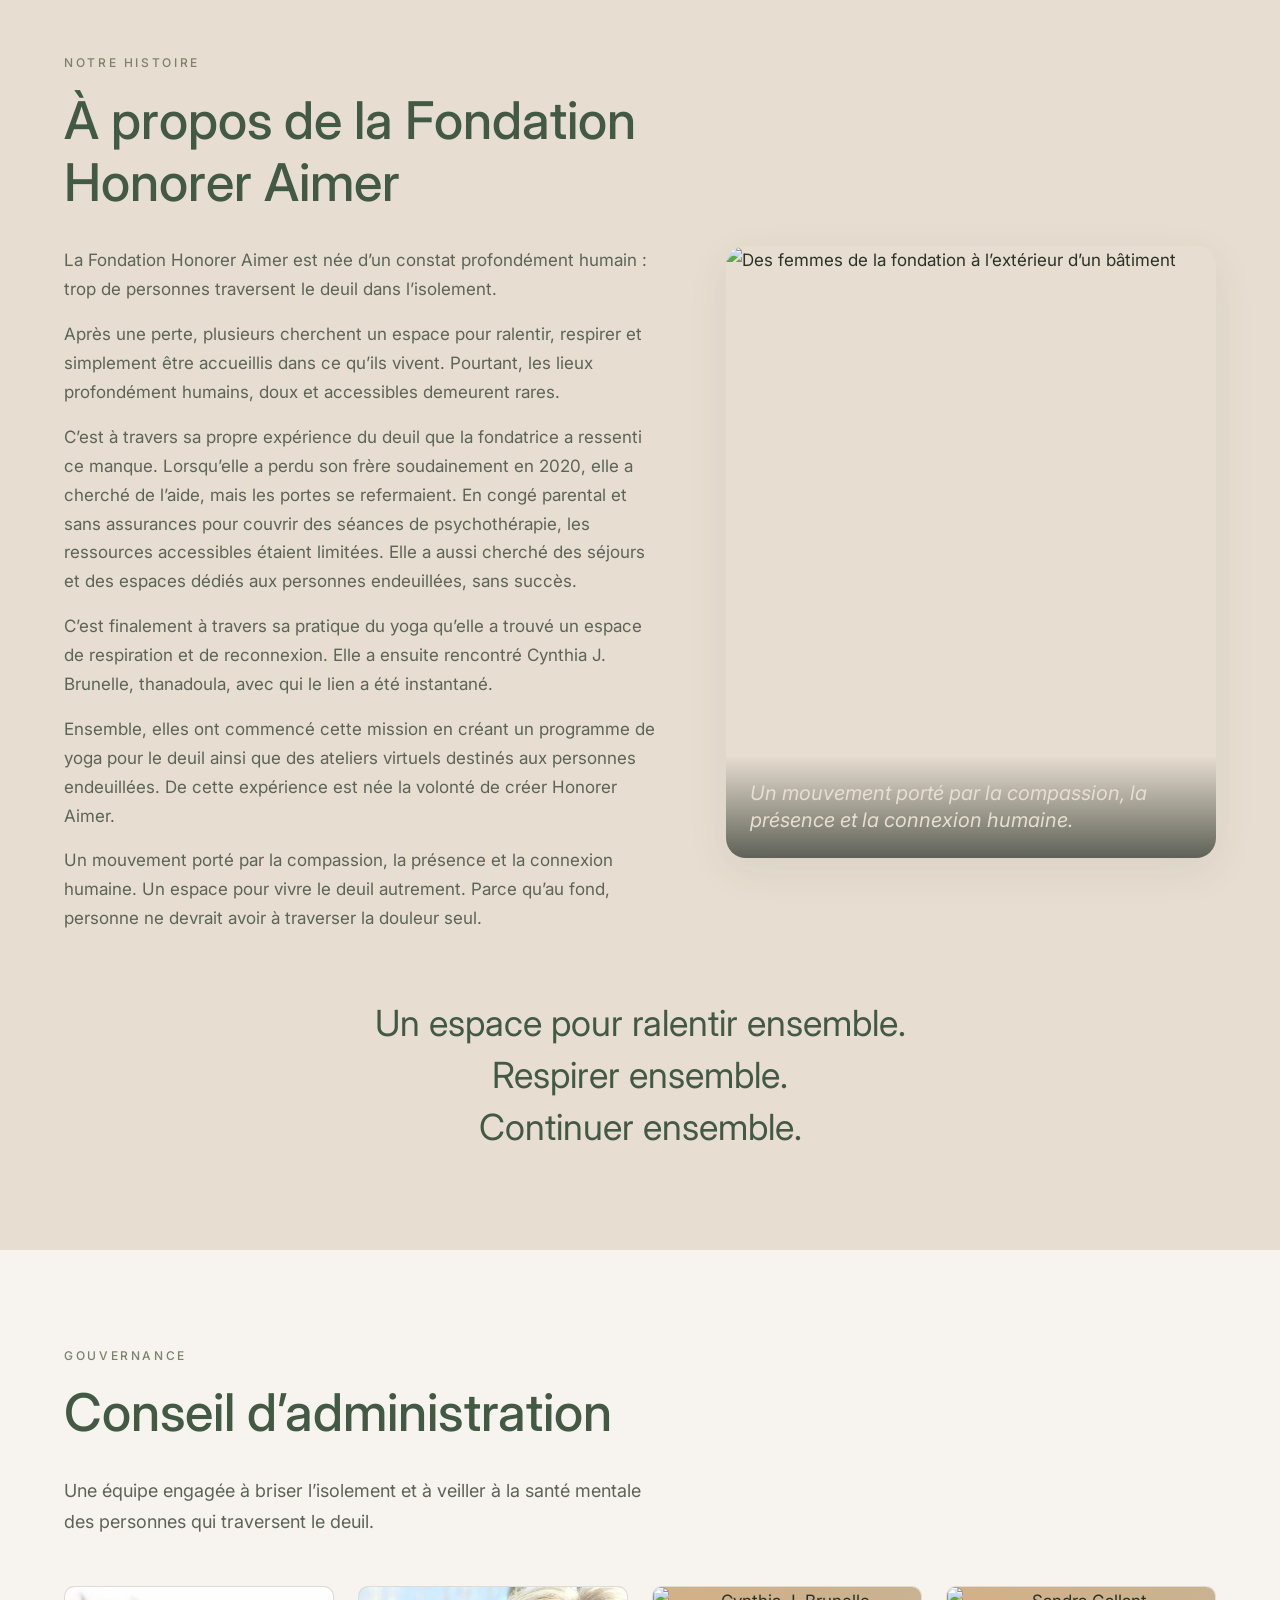
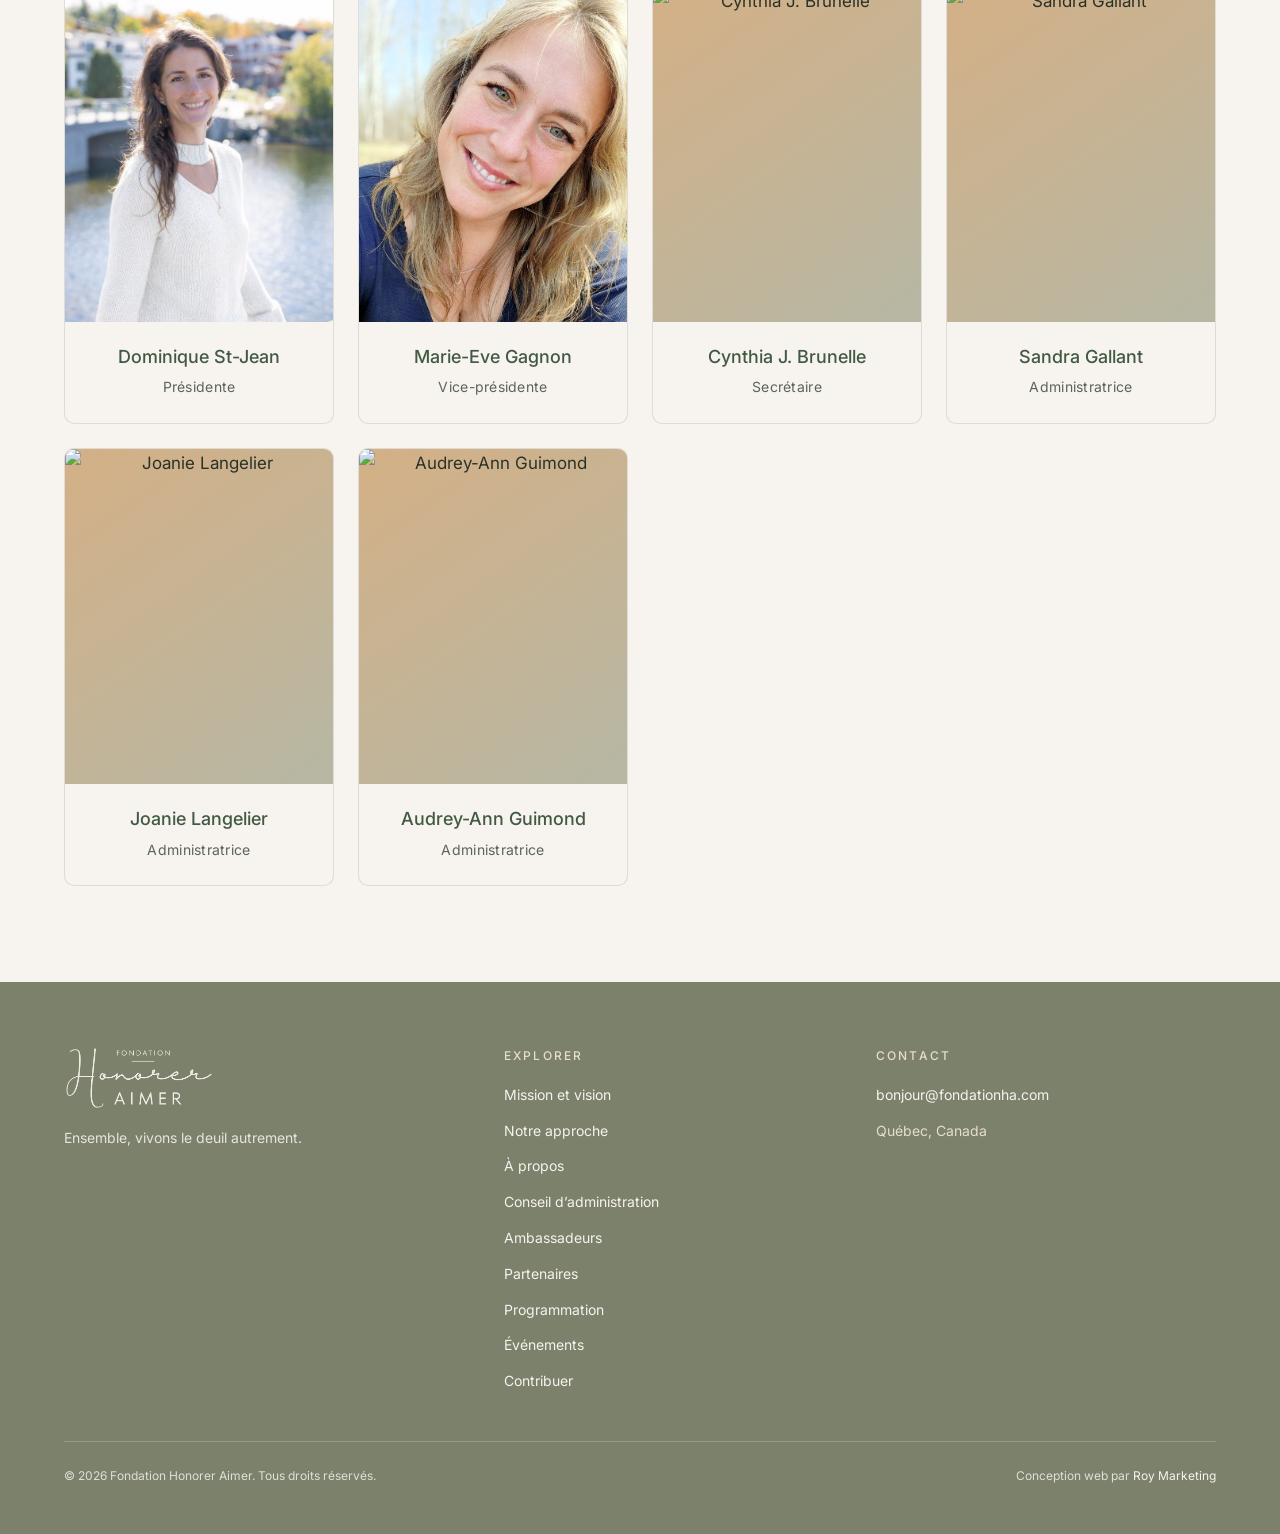
==== commit 16f04e76: "Fix merge resolution: restore footers and unify nav Keep Programmation and Événements in header and " ====
--- a/index.html
+++ b/index.html
@@ -34,16 +34,8 @@
 
   <header class="site-header">
     <div class="container site-header__inner">
-      <a class="logo" href="index.html" aria-label="Fondation Honorer Aimer - Accueil">
-        <img src="assets/images/logo.png" alt="Fondation Honorer Aimer" width="200" height="85">
-      </a>
-
-      <button class="nav-toggle" type="button" aria-expanded="false" aria-controls="navigation" aria-label="Ouvrir le menu">
-        <span></span>
-        <span></span>
-        <span></span>
-      </button>
-
+      <a class="logo" href="index.html" aria-label="Fondation Honorer Aimer - Accueil"><img src="assets/images/logo.png" alt="Fondation Honorer Aimer" width="200" height="85"></a>
+      <button class="nav-toggle" type="button" aria-expanded="false" aria-controls="navigation" aria-label="Ouvrir le menu"><span></span><span></span><span></span></button>
       <nav class="site-nav" id="navigation" aria-label="Navigation principale">
         <ul class="site-nav__list">
           <li><a href="index.html" data-page="accueil">Accueil</a></li>
@@ -59,16 +51,10 @@
           <li><a href="partenaires.html" data-page="partenaires">Partenaires</a></li>
           <li><a href="programmation.html" data-page="programmation">Programmation</a></li>
           <li><a href="evenements.html" data-page="evenements">Événements</a></li>
-          <li><a class="nav-link--dons" href="dons.html" data-page="dons">Dons</a></li>
         </ul>
-        <div class="site-nav__cta">
-          <a class="btn btn--primary" href="#dons">Contribuer</a>
-        </div>
+        <div class="site-nav__cta"><a class="btn btn--primary" href="dons.html">Contribuer</a></div>
       </nav>
-
-      <div class="header-actions">
-        <a class="btn btn--primary" href="#dons">Contribuer</a>
-      </div>
+      <div class="header-actions"><a class="btn btn--primary" href="dons.html">Contribuer</a></div>
     </div>
   </header>
 
@@ -407,45 +393,7 @@
     </section>
   </main>
 
-  <footer class="site-footer">
-    <div class="container">
-      <div class="footer__grid">
-        <div class="footer__brand">
-          <img src="assets/images/logo-light.png" alt="Fondation Honorer Aimer" width="200" height="85">
-          <p>Ensemble, vivons le deuil autrement.</p>
-        </div>
-
-        <div>
-          <p class="footer__heading">Explorer</p>
-          <ul class="footer__links">
-            <li><a href="mission.html">Mission et vision</a></li>
-            <li><a href="approche.html">Notre approche</a></li>
-            <li><a href="a-propos.html">À propos</a></li>
-            <li><a href="conseil.html">Conseil d’administration</a></li>
-            <li><a href="ambassadeurs.html">Ambassadeurs</a></li>
-            <li><a href="partenaires.html">Partenaires</a></li>
-            <li><a href="evenements.html">Événements</a></li>
-            <li><a href="dons.html">Contribuer</a></li>
-          </ul>
-        </div>
-
-        <div>
-          <p class="footer__heading">Contact</p>
-          <ul class="footer__links">
-            <li>
-              <a href="mailto:bonjour@fondationha.com">bonjour@fondationha.com</a>
-            </li>
-            <li>Québec, Canada</li>
-          </ul>
-        </div>
-      </div>
-
-      <div class="footer__bottom">
-        <p>© <span id="year">2026</span> Fondation Honorer Aimer. Tous droits réservés.</p>
-        <p>Conception web par <a href="https://roymarketing.ca" target="_blank" rel="noopener noreferrer">Roy Marketing</a></p>
-      </div>
-    </div>
-  </footer>
+  <footer class="site-footer"><div class="container"><div class="footer__grid"><div class="footer__brand"><img src="assets/images/logo-light.png" alt="Fondation Honorer Aimer" width="200" height="85"><p>Ensemble, vivons le deuil autrement.</p></div><div><p class="footer__heading">Explorer</p><ul class="footer__links"><li><a href="mission.html">Mission et vision</a></li><li><a href="approche.html">Notre approche</a></li><li><a href="a-propos.html">À propos</a></li><li><a href="conseil.html">Conseil d’administration</a></li><li><a href="ambassadeurs.html">Ambassadeurs</a></li><li><a href="partenaires.html">Partenaires</a></li><li><a href="programmation.html">Programmation</a></li><li><a href="evenements.html">Événements</a></li><li><a href="dons.html">Contribuer</a></li></ul></div><div><p class="footer__heading">Contact</p><ul class="footer__links"><li><a href="mailto:bonjour@fondationha.com">bonjour@fondationha.com</a></li><li>Québec, Canada</li></ul></div></div><div class="footer__bottom"><p>© <span id="year">2026</span> Fondation Honorer Aimer. Tous droits réservés.</p><p>Conception web par <a href="https://roymarketing.ca" target="_blank" rel="noopener noreferrer">Roy Marketing</a></p></div></div></footer>
 
   <script type="module" src="js/main.js?v=20261109a"></script>
   <script>
